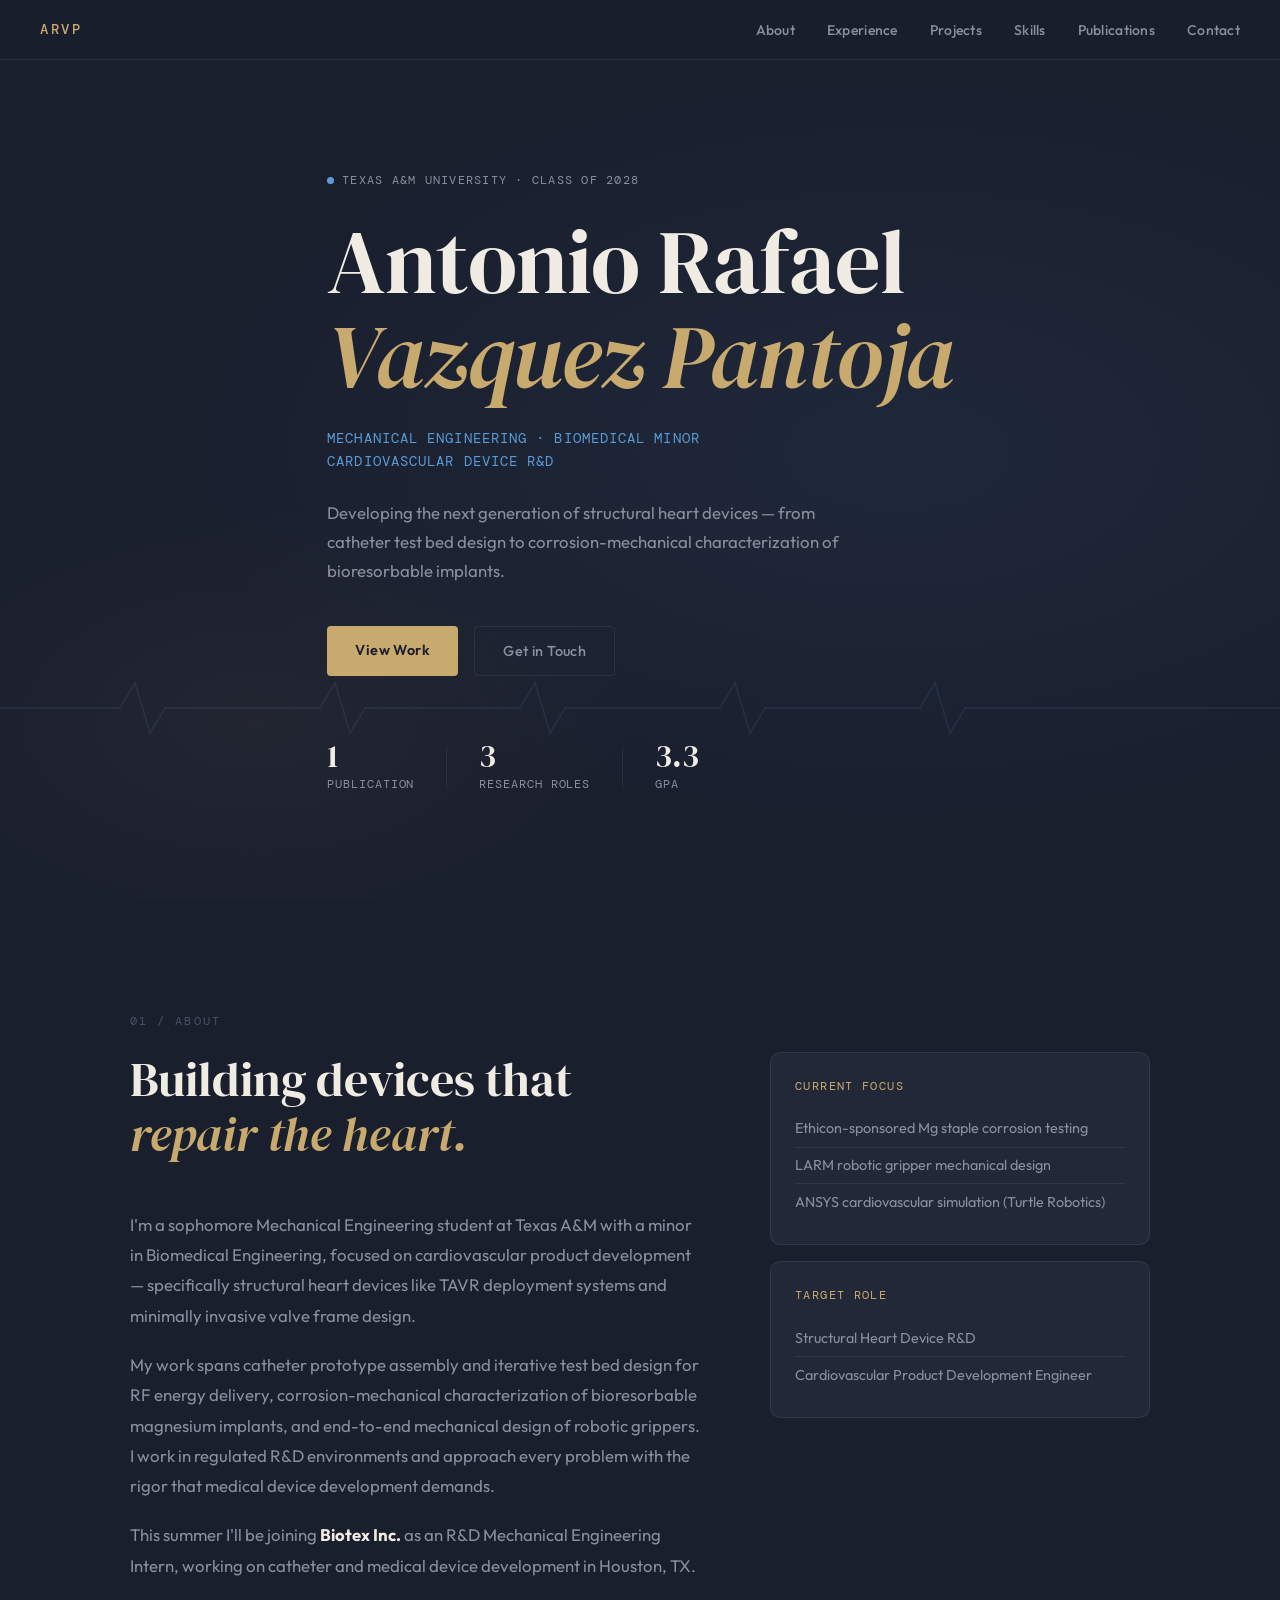
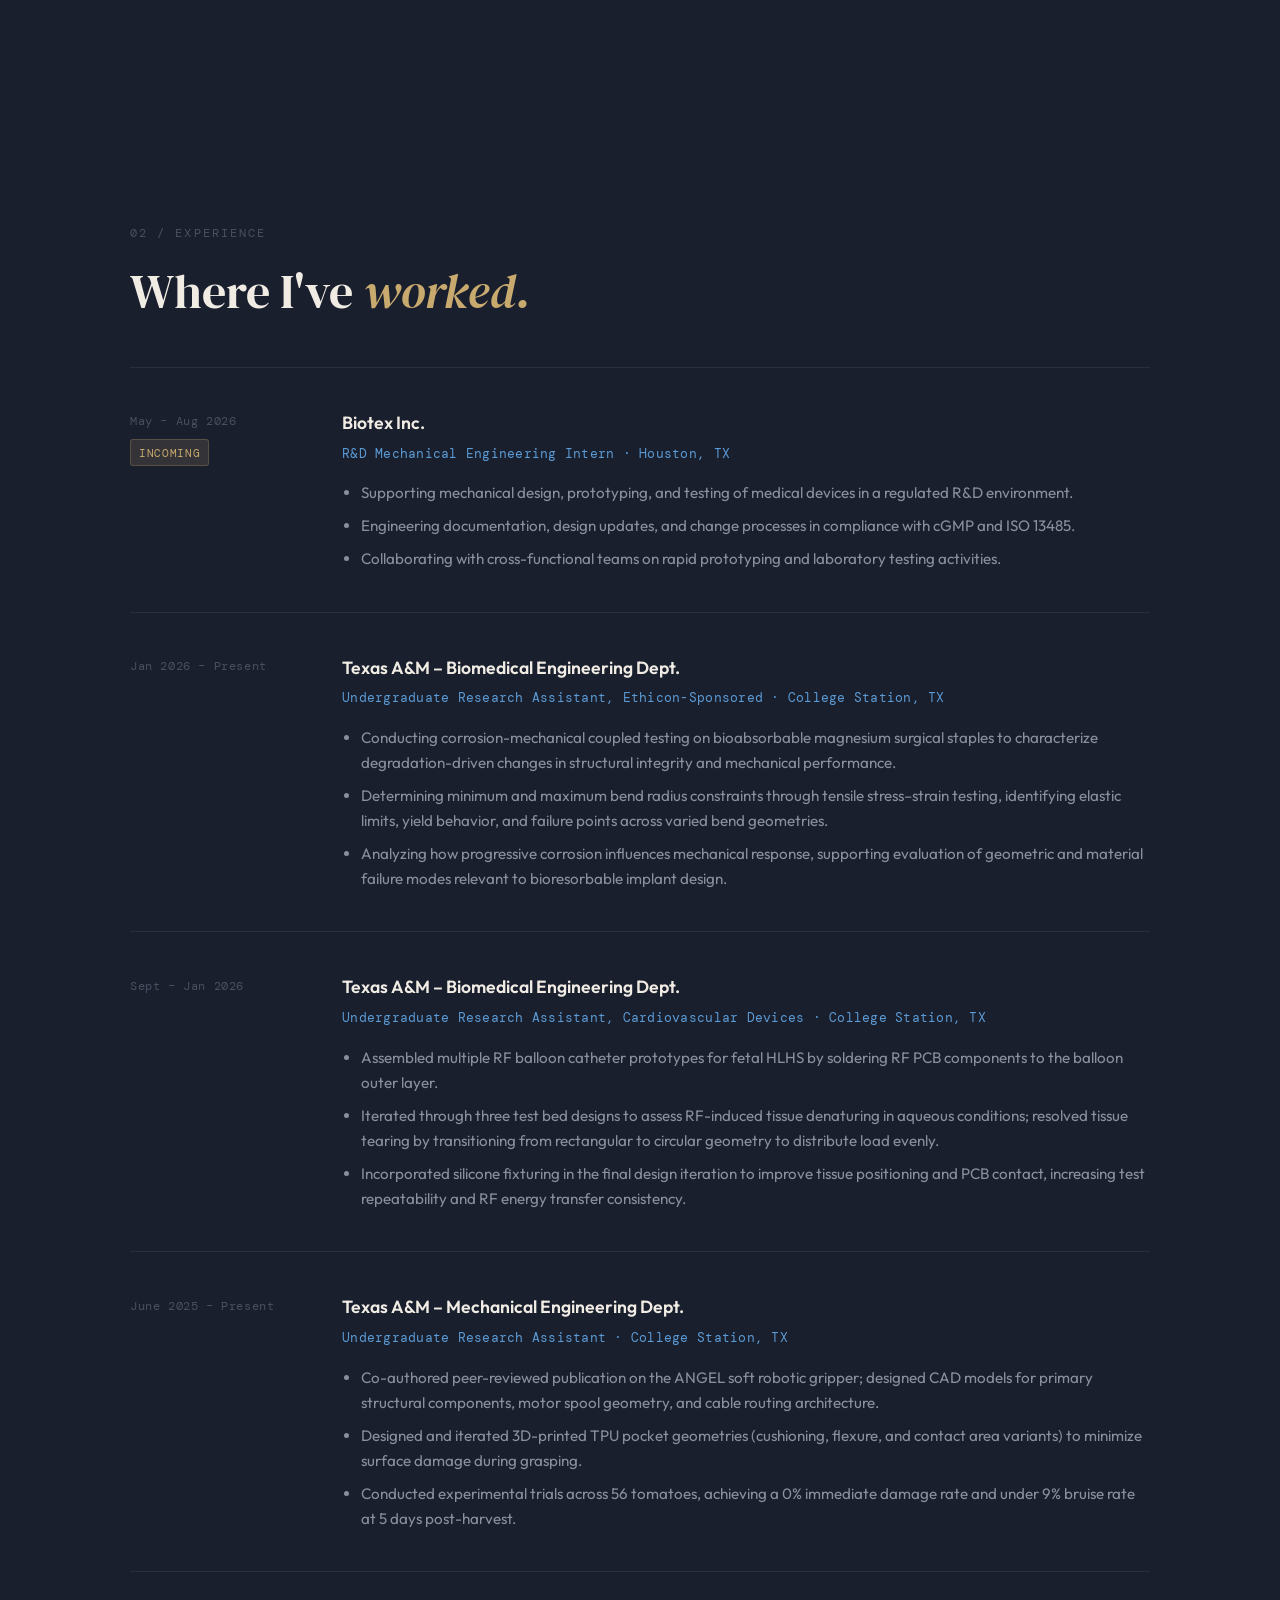
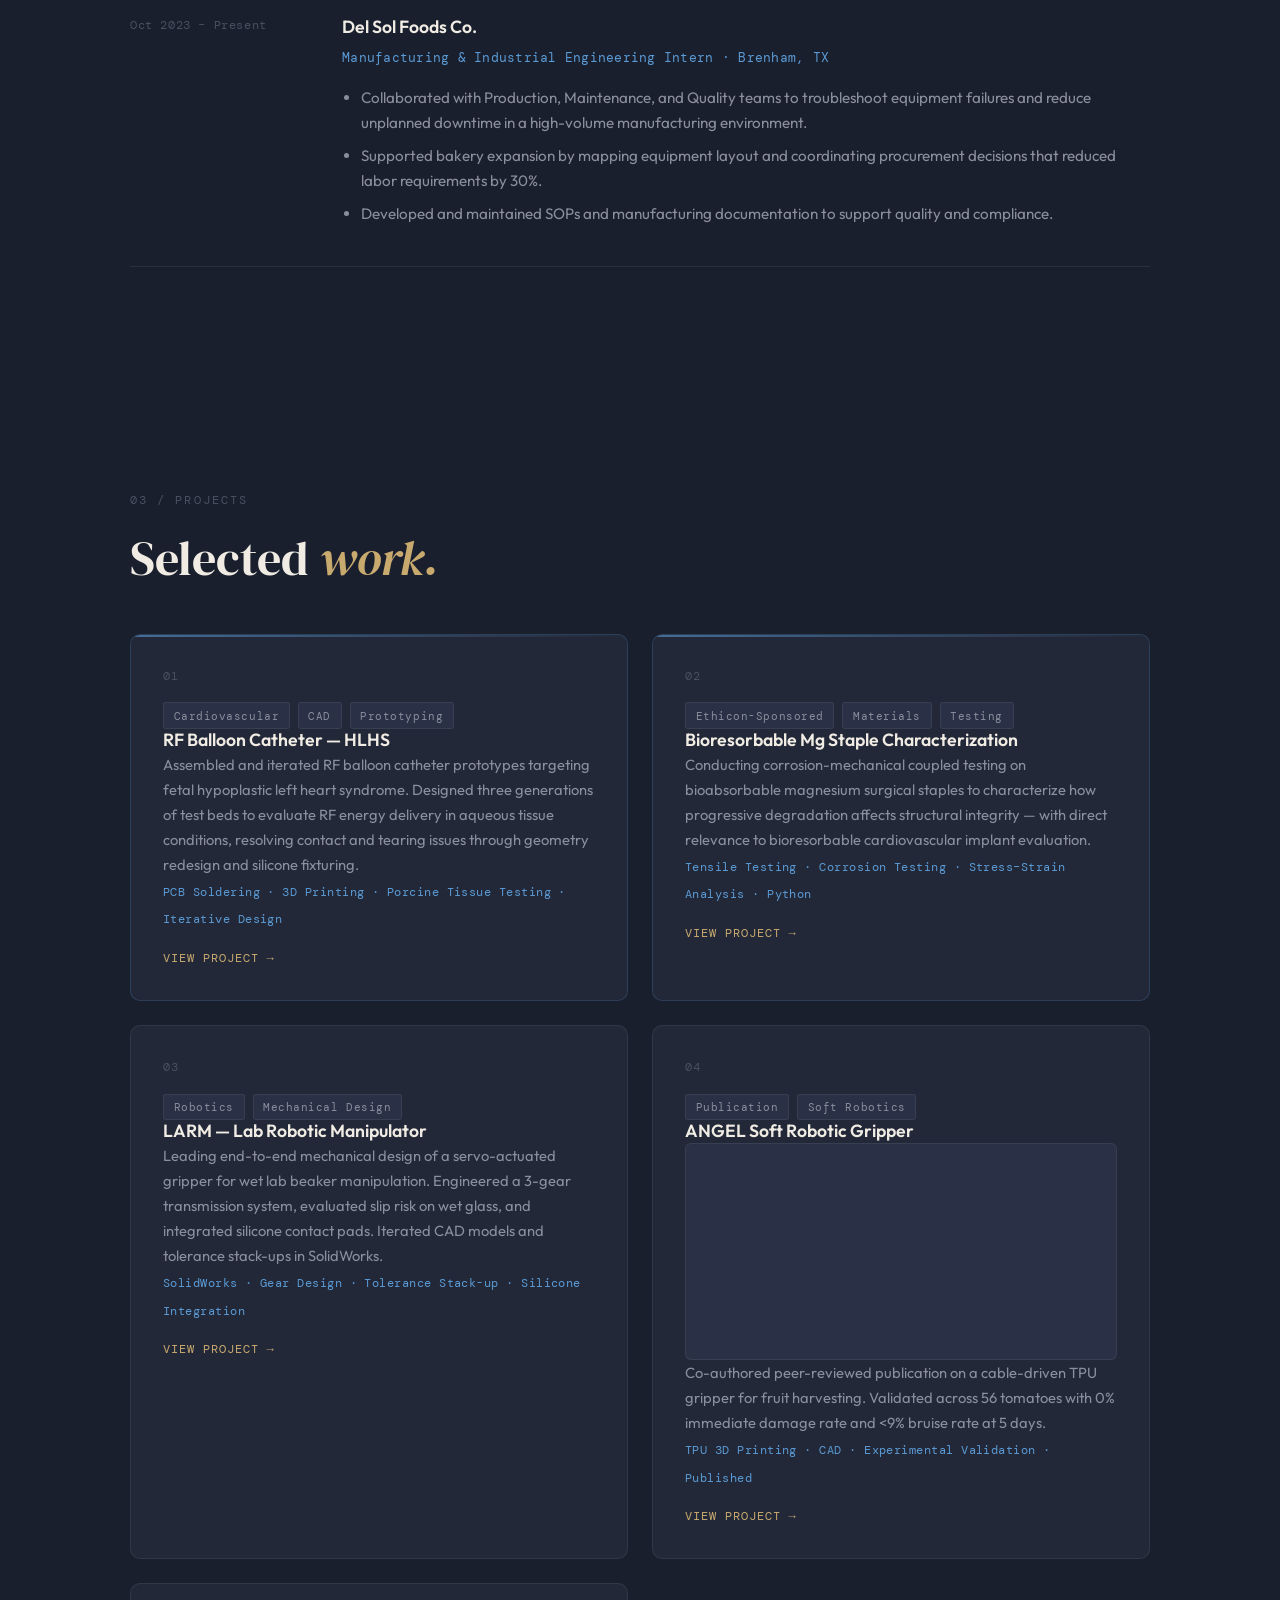
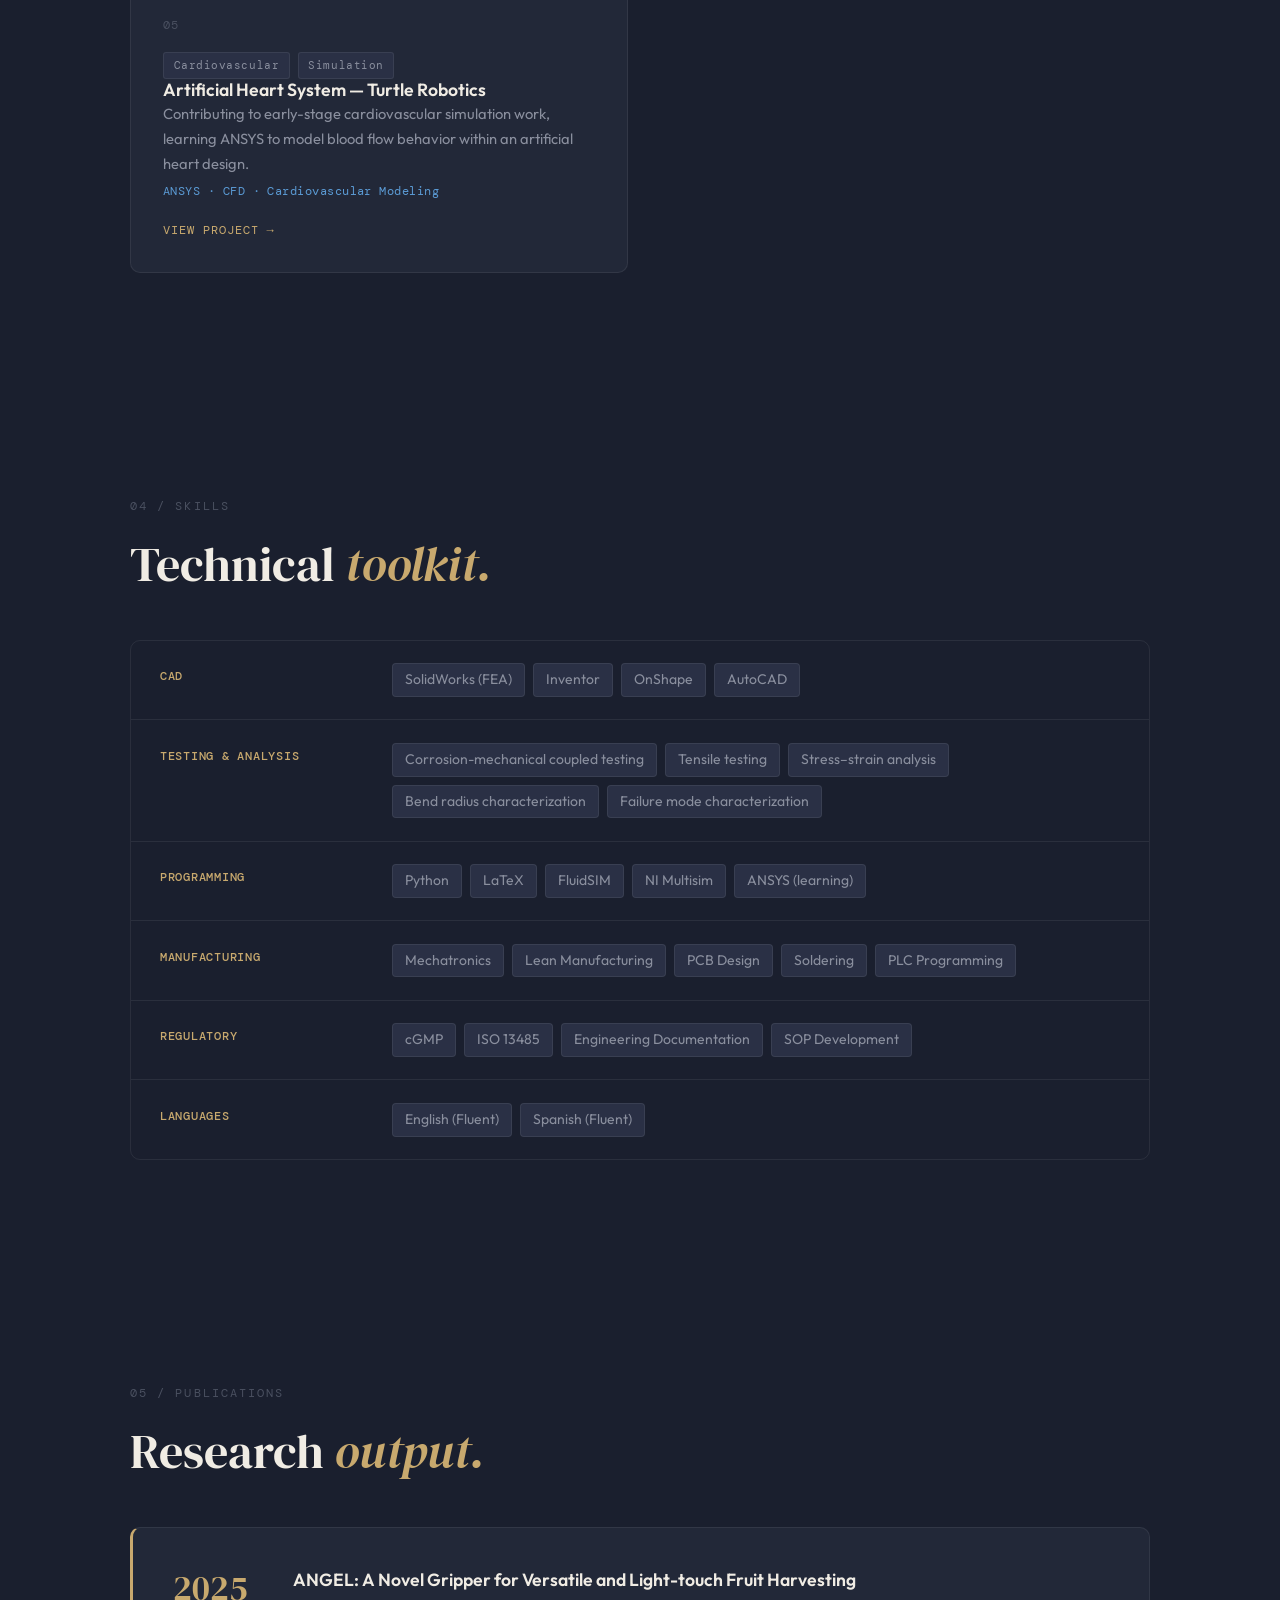
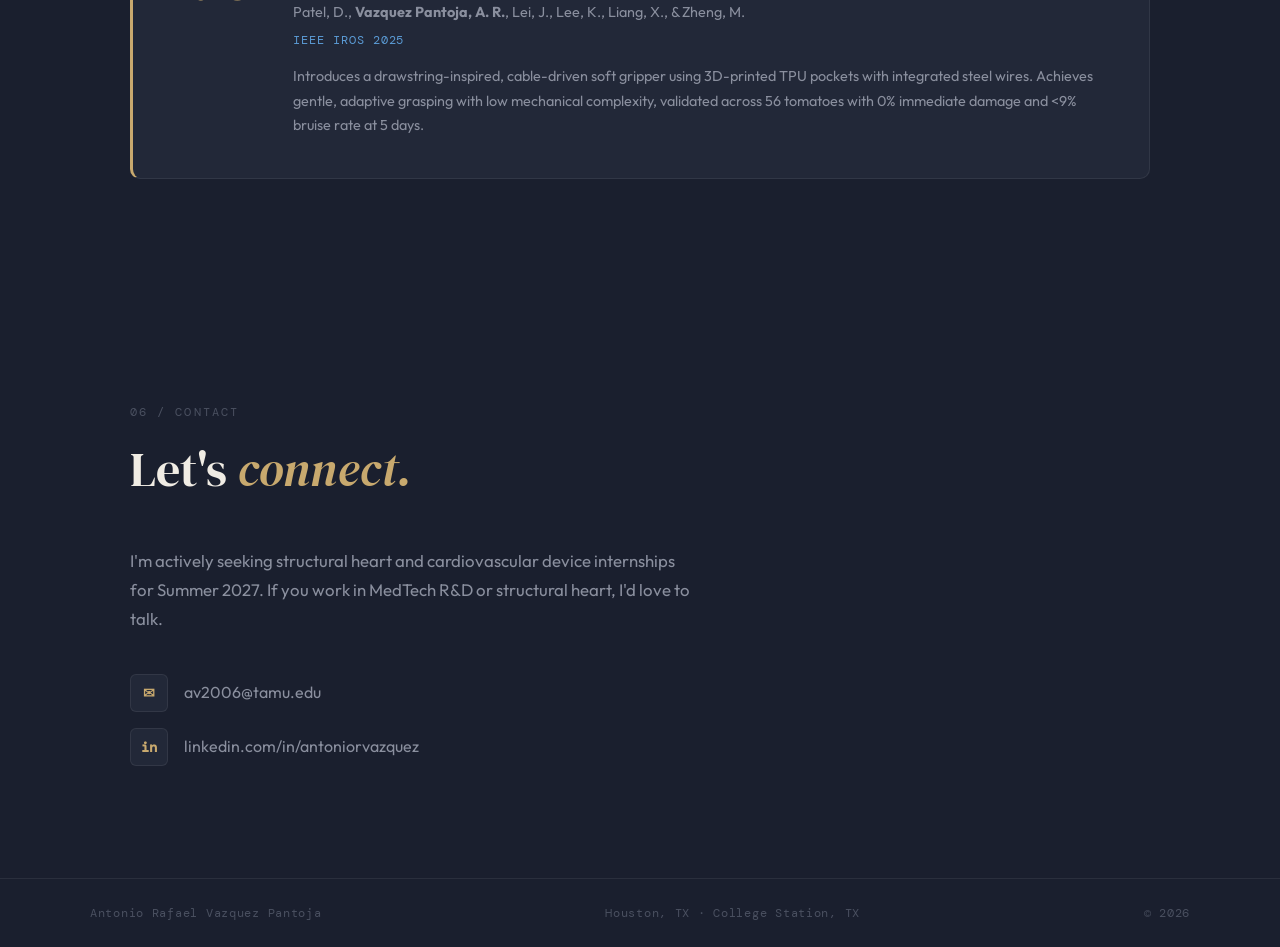
==== index.html @ 1c5f48f6 "Add files via upload" ====
<!DOCTYPE html>
<html lang="en">
<head>
  <meta charset="UTF-8" />
  <meta name="viewport" content="width=device-width, initial-scale=1.0"/>
  <title>Antonio Rafael Vazquez Pantoja</title>
  <link rel="stylesheet" href="styles.css"/>
  <link href="https://fonts.googleapis.com/css2?family=DM+Serif+Display:ital@0;1&family=DM+Mono:wght@300;400;500&family=Outfit:wght@300;400;500;600&display=swap" rel="stylesheet"/>
</head>
<body>

  <nav class="navbar">
    <div class="nav-logo">ARVP</div>
    <ul class="nav-links">
      <li><a href="#about">About</a></li>
      <li><a href="#experience">Experience</a></li>
      <li><a href="#projects">Projects</a></li>
      <li><a href="#skills">Skills</a></li>
      <li><a href="#publications">Publications</a></li>
      <li><a href="#contact">Contact</a></li>
    </ul>
    <button class="nav-toggle" aria-label="Toggle menu">&#9776;</button>
  </nav>

  <!-- Hero -->
  <section id="hero" class="hero">
    <div class="hero-bg">
      <div class="ecg-line"></div>
    </div>
    <div class="hero-inner">
      <div class="hero-tag"><span class="dot"></span>Texas A&M University · Class of 2028</div>
      <h1>Antonio Rafael<br><em>Vazquez Pantoja</em></h1>
      <p class="hero-sub">Mechanical Engineering · Biomedical Minor<br>Cardiovascular Device R&D</p>
      <p class="hero-desc">Developing the next generation of structural heart devices — from catheter test bed design to corrosion-mechanical characterization of bioresorbable implants.</p>
      <div class="hero-cta">
        <a href="#projects" class="btn-primary">View Work</a>
        <a href="#contact" class="btn-ghost">Get in Touch</a>
      </div>
      <div class="hero-stats">
        <div class="stat"><span class="stat-num">1</span><span class="stat-label">Publication</span></div>
        <div class="stat-div"></div>
        <div class="stat"><span class="stat-num">3</span><span class="stat-label">Research Roles</span></div>
        <div class="stat-div"></div>
        <div class="stat"><span class="stat-num">3.3</span><span class="stat-label">GPA</span></div>
      </div>
    </div>
  </section>

  <!-- About -->
  <section id="about" class="section about">
    <div class="section-label">01 / About</div>
    <div class="about-grid">
      <div class="about-text">
        <h2>Building devices that<br><em>repair the heart.</em></h2>
        <p>I'm a sophomore Mechanical Engineering student at Texas A&M with a minor in Biomedical Engineering, focused on cardiovascular product development — specifically structural heart devices like TAVR deployment systems and minimally invasive valve frame design.</p>
        <p>My work spans catheter prototype assembly and iterative test bed design for RF energy delivery, corrosion-mechanical characterization of bioresorbable magnesium implants, and end-to-end mechanical design of robotic grippers. I work in regulated R&D environments and approach every problem with the rigor that medical device development demands.</p>
        <p>This summer I'll be joining <strong>Biotex Inc.</strong> as an R&D Mechanical Engineering Intern, working on catheter and medical device development in Houston, TX.</p>
      </div>
      <div class="about-aside">
        <div class="aside-card">
          <div class="aside-label">Current Focus</div>
          <div class="aside-item">Ethicon-sponsored Mg staple corrosion testing</div>
          <div class="aside-item">LARM robotic gripper mechanical design</div>
          <div class="aside-item">ANSYS cardiovascular simulation (Turtle Robotics)</div>
        </div>
        <div class="aside-card">
          <div class="aside-label">Target Role</div>
          <div class="aside-item">Structural Heart Device R&D</div>
          <div class="aside-item">Cardiovascular Product Development Engineer</div>
        </div>
      </div>
    </div>
  </section>

  <!-- Experience -->
  <section id="experience" class="section experience">
    <div class="section-label">02 / Experience</div>
    <h2>Where I've <em>worked.</em></h2>
    <div class="exp-list">

      <div class="exp-card">
        <div class="exp-meta">
          <span class="exp-date">May – Aug 2026</span>
          <span class="exp-tag incoming">Incoming</span>
        </div>
        <div class="exp-body">
          <h3>Biotex Inc.</h3>
          <div class="exp-role">R&D Mechanical Engineering Intern · Houston, TX</div>
          <ul>
            <li>Supporting mechanical design, prototyping, and testing of medical devices in a regulated R&D environment.</li>
            <li>Engineering documentation, design updates, and change processes in compliance with cGMP and ISO 13485.</li>
            <li>Collaborating with cross-functional teams on rapid prototyping and laboratory testing activities.</li>
          </ul>
        </div>
      </div>

      <div class="exp-card">
        <div class="exp-meta">
          <span class="exp-date">Jan 2026 – Present</span>
        </div>
        <div class="exp-body">
          <h3>Texas A&M – Biomedical Engineering Dept.</h3>
          <div class="exp-role">Undergraduate Research Assistant, Ethicon-Sponsored · College Station, TX</div>
          <ul>
            <li>Conducting corrosion-mechanical coupled testing on bioabsorbable magnesium surgical staples to characterize degradation-driven changes in structural integrity and mechanical performance.</li>
            <li>Determining minimum and maximum bend radius constraints through tensile stress–strain testing, identifying elastic limits, yield behavior, and failure points across varied bend geometries.</li>
            <li>Analyzing how progressive corrosion influences mechanical response, supporting evaluation of geometric and material failure modes relevant to bioresorbable implant design.</li>
          </ul>
        </div>
      </div>

      <div class="exp-card">
        <div class="exp-meta">
          <span class="exp-date">Sept – Jan 2026</span>
        </div>
        <div class="exp-body">
          <h3>Texas A&M – Biomedical Engineering Dept.</h3>
          <div class="exp-role">Undergraduate Research Assistant, Cardiovascular Devices · College Station, TX</div>
          <ul>
            <li>Assembled multiple RF balloon catheter prototypes for fetal HLHS by soldering RF PCB components to the balloon outer layer.</li>
            <li>Iterated through three test bed designs to assess RF-induced tissue denaturing in aqueous conditions; resolved tissue tearing by transitioning from rectangular to circular geometry to distribute load evenly.</li>
            <li>Incorporated silicone fixturing in the final design iteration to improve tissue positioning and PCB contact, increasing test repeatability and RF energy transfer consistency.</li>
          </ul>
        </div>
      </div>

      <div class="exp-card">
        <div class="exp-meta">
          <span class="exp-date">June 2025 – Present</span>
        </div>
        <div class="exp-body">
          <h3>Texas A&M – Mechanical Engineering Dept.</h3>
          <div class="exp-role">Undergraduate Research Assistant · College Station, TX</div>
          <ul>
            <li>Co-authored peer-reviewed publication on the ANGEL soft robotic gripper; designed CAD models for primary structural components, motor spool geometry, and cable routing architecture.</li>
            <li>Designed and iterated 3D-printed TPU pocket geometries (cushioning, flexure, and contact area variants) to minimize surface damage during grasping.</li>
            <li>Conducted experimental trials across 56 tomatoes, achieving a 0% immediate damage rate and under 9% bruise rate at 5 days post-harvest.</li>
          </ul>
        </div>
      </div>

      <div class="exp-card">
        <div class="exp-meta">
          <span class="exp-date">Oct 2023 – Present</span>
        </div>
        <div class="exp-body">
          <h3>Del Sol Foods Co.</h3>
          <div class="exp-role">Manufacturing & Industrial Engineering Intern · Brenham, TX</div>
          <ul>
            <li>Collaborated with Production, Maintenance, and Quality teams to troubleshoot equipment failures and reduce unplanned downtime in a high-volume manufacturing environment.</li>
            <li>Supported bakery expansion by mapping equipment layout and coordinating procurement decisions that reduced labor requirements by 30%.</li>
            <li>Developed and maintained SOPs and manufacturing documentation to support quality and compliance.</li>
          </ul>
        </div>
      </div>

    </div>
  </section>

  <!-- Projects -->
  <section id="projects" class="section projects">
    <div class="section-label">03 / Projects</div>
    <h2>Selected <em>work.</em></h2>
    <div class="proj-grid">

      <a href="hlhs.html" class="proj-card featured">
        <div class="proj-num">01</div>
        <div class="proj-content">
          <div class="proj-tags"><span>Cardiovascular</span><span>CAD</span><span>Prototyping</span></div>
          <h3>RF Balloon Catheter — HLHS</h3>
          <p>Assembled and iterated RF balloon catheter prototypes targeting fetal hypoplastic left heart syndrome. Designed three generations of test beds to evaluate RF energy delivery in aqueous tissue conditions, resolving contact and tearing issues through geometry redesign and silicone fixturing.</p>
          <div class="proj-details">
            <span>PCB Soldering · 3D Printing · Porcine Tissue Testing · Iterative Design</span>
          </div>
          <div class="proj-link">View Project →</div>
        </div>
      </a>

      <a href="magnesium.html" class="proj-card featured">
        <div class="proj-num">02</div>
        <div class="proj-content">
          <div class="proj-tags"><span>Ethicon-Sponsored</span><span>Materials</span><span>Testing</span></div>
          <h3>Bioresorbable Mg Staple Characterization</h3>
          <p>Conducting corrosion-mechanical coupled testing on bioabsorbable magnesium surgical staples to characterize how progressive degradation affects structural integrity — with direct relevance to bioresorbable cardiovascular implant evaluation.</p>
          <div class="proj-details">
            <span>Tensile Testing · Corrosion Testing · Stress–Strain Analysis · Python</span>
          </div>
          <div class="proj-link">View Project →</div>
        </div>
      </a>

      <a href="larm.html" class="proj-card">
        <div class="proj-num">03</div>
        <div class="proj-content">
          <div class="proj-tags"><span>Robotics</span><span>Mechanical Design</span></div>
          <h3>LARM — Lab Robotic Manipulator</h3>
          <p>Leading end-to-end mechanical design of a servo-actuated gripper for wet lab beaker manipulation. Engineered a 3-gear transmission system, evaluated slip risk on wet glass, and integrated silicone contact pads. Iterated CAD models and tolerance stack-ups in SolidWorks.</p>
          <div class="proj-details">
            <span>SolidWorks · Gear Design · Tolerance Stack-up · Silicone Integration</span>
          </div>
          <div class="proj-link">View Project →</div>
        </div>
      </a>

      <a href="angel.html" class="proj-card">
        <div class="proj-num">04</div>
        <div class="proj-content">
          <div class="proj-tags"><span>Publication</span><span>Soft Robotics</span></div>
          <h3>ANGEL Soft Robotic Gripper</h3>
          <video class="proj-video" autoplay muted loop playsinline>
            <source src="angel_gripper_test.mp4" type="video/mp4">
          </video>
          <p>Co-authored peer-reviewed publication on a cable-driven TPU gripper for fruit harvesting. Validated across 56 tomatoes with 0% immediate damage rate and &lt;9% bruise rate at 5 days.</p>
          <div class="proj-details">
            <span>TPU 3D Printing · CAD · Experimental Validation · Published</span>
          </div>
          <div class="proj-link">View Project →</div>
        </div>
      </a>

      <a href="artificial-heart.html" class="proj-card">
        <div class="proj-num">05</div>
        <div class="proj-content">
          <div class="proj-tags"><span>Cardiovascular</span><span>Simulation</span></div>
          <h3>Artificial Heart System — Turtle Robotics</h3>
          <p>Contributing to early-stage cardiovascular simulation work, learning ANSYS to model blood flow behavior within an artificial heart design.</p>
          <div class="proj-details">
            <span>ANSYS · CFD · Cardiovascular Modeling</span>
          </div>
          <div class="proj-link">View Project →</div>
        </div>
      </a>

    </div>
  </section>

  <!-- Skills -->
  <section id="skills" class="section skills">
    <div class="section-label">04 / Skills</div>
    <h2>Technical <em>toolkit.</em></h2>
    <div class="skills-table">
      <div class="skill-row">
        <div class="skill-category">CAD</div>
        <div class="skill-items">
          <span>SolidWorks (FEA)</span><span>Inventor</span><span>OnShape</span><span>AutoCAD</span>
        </div>
      </div>
      <div class="skill-row">
        <div class="skill-category">Testing & Analysis</div>
        <div class="skill-items">
          <span>Corrosion-mechanical coupled testing</span><span>Tensile testing</span><span>Stress–strain analysis</span><span>Bend radius characterization</span><span>Failure mode characterization</span>
        </div>
      </div>
      <div class="skill-row">
        <div class="skill-category">Programming</div>
        <div class="skill-items">
          <span>Python</span><span>LaTeX</span><span>FluidSIM</span><span>NI Multisim</span><span>ANSYS (learning)</span>
        </div>
      </div>
      <div class="skill-row">
        <div class="skill-category">Manufacturing</div>
        <div class="skill-items">
          <span>Mechatronics</span><span>Lean Manufacturing</span><span>PCB Design</span><span>Soldering</span><span>PLC Programming</span>
        </div>
      </div>
      <div class="skill-row">
        <div class="skill-category">Regulatory</div>
        <div class="skill-items">
          <span>cGMP</span><span>ISO 13485</span><span>Engineering Documentation</span><span>SOP Development</span>
        </div>
      </div>
      <div class="skill-row">
        <div class="skill-category">Languages</div>
        <div class="skill-items">
          <span>English (Fluent)</span><span>Spanish (Fluent)</span>
        </div>
      </div>
    </div>
  </section>

  <!-- Publications -->
  <section id="publications" class="section publications">
    <div class="section-label">05 / Publications</div>
    <h2>Research <em>output.</em></h2>
    <div class="pub-card">
      <div class="pub-year">2025</div>
      <div class="pub-body">
        <h3>ANGEL: A Novel Gripper for Versatile and Light-touch Fruit Harvesting</h3>
        <p class="pub-authors">Patel, D., <strong>Vazquez Pantoja, A. R.</strong>, Lei, J., Lee, K., Liang, X., & Zheng, M.</p>
        <p class="pub-venue">IEEE IROS 2025</p>
        <p class="pub-abstract">Introduces a drawstring-inspired, cable-driven soft gripper using 3D-printed TPU pockets with integrated steel wires. Achieves gentle, adaptive grasping with low mechanical complexity, validated across 56 tomatoes with 0% immediate damage and &lt;9% bruise rate at 5 days.</p>
      </div>
    </div>
  </section>

  <!-- Contact -->
  <section id="contact" class="section contact">
    <div class="section-label">06 / Contact</div>
    <h2>Let's <em>connect.</em></h2>
    <p class="contact-sub">I'm actively seeking structural heart and cardiovascular device internships for Summer 2027. If you work in MedTech R&D or structural heart, I'd love to talk.</p>
    <div class="contact-links">
      <a href="mailto:av2006@tamu.edu" class="contact-item">
        <span class="contact-icon">✉</span>
        <span>av2006@tamu.edu</span>
      </a>
      <a href="https://www.linkedin.com/in/antoniorvazquez" target="_blank" class="contact-item">
        <span class="contact-icon">in</span>
        <span>linkedin.com/in/antoniorvazquez</span>
      </a>
    </div>
  </section>

  <footer>
    <div class="footer-inner">
      <span>Antonio Rafael Vazquez Pantoja</span>
      <span>Houston, TX · College Station, TX</span>
      <span>© 2026</span>
    </div>
  </footer>

  <script src="script.js"></script>
</body>
</html>
---- styles.css ----
/* ============================================================
   Antonio Rafael Vazquez Pantoja — Portfolio
   Aesthetic: Clean medical precision. Dark base, warm ivory accents.
   Typefaces: DM Serif Display (headings) + Outfit (body) + DM Mono (labels)
   ============================================================ */

:root {
  --bg:        #1a1f2e;
  --bg-2:      #222838;
  --bg-3:      #2a3045;
  --border:    rgba(255,255,255,0.07);
  --accent:    #c8a96e;        /* warm gold — medical precision */
  --accent-2:  #5b9bd5;        /* cool blue — cardiovascular */
  --text:      #f0ece4;
  --text-muted:#8a8f9e;
  --text-dim:  #4a5060;
  --red:       #e05a5a;

  --serif: 'DM Serif Display', Georgia, serif;
  --sans:  'Outfit', system-ui, sans-serif;
  --mono:  'DM Mono', 'Fira Mono', monospace;

  --max-w: 1100px;
  --radius: 10px;
  --transition: 0.22s cubic-bezier(0.4, 0, 0.2, 1);
}

*, *::before, *::after { box-sizing: border-box; margin: 0; padding: 0; }

html { scroll-behavior: smooth; font-size: 16px; }

body {
  font-family: var(--sans);
  background: var(--bg);
  color: var(--text);
  line-height: 1.7;
  overflow-x: hidden;
}

/* ── NAVBAR ────────────────────────────────────────────── */
.navbar {
  position: fixed; top: 0; left: 0; right: 0; z-index: 200;
  display: flex; align-items: center; justify-content: space-between;
  padding: 0 2.5rem;
  height: 60px;
  background: rgba(26,31,46,0.88);
  backdrop-filter: blur(14px);
  border-bottom: 1px solid var(--border);
}

.nav-logo {
  font-family: var(--mono);
  font-size: 0.85rem;
  letter-spacing: 0.2em;
  color: var(--accent);
  font-weight: 500;
}

.nav-links {
  display: flex; gap: 2rem; list-style: none;
}

.nav-links a {
  font-family: var(--sans);
  font-size: 0.875rem;
  font-weight: 500;
  color: var(--text-muted);
  text-decoration: none;
  letter-spacing: 0.02em;
  transition: color var(--transition);
}

.nav-links a:hover { color: var(--text); }

.nav-toggle {
  display: none;
  background: none; border: none;
  color: var(--text); font-size: 1.4rem; cursor: pointer;
}

/* ── HERO ──────────────────────────────────────────────── */
.hero {
  position: relative;
  min-height: 100vh;
  display: flex; align-items: center;
  padding: 0 2.5rem;
  overflow: hidden;
}

.hero-bg {
  position: absolute; inset: 0; z-index: 0;
  background: radial-gradient(ellipse 80% 60% at 70% 50%, rgba(91,155,213,0.07) 0%, transparent 70%),
              radial-gradient(ellipse 50% 40% at 20% 80%, rgba(200,169,110,0.05) 0%, transparent 60%);
}

/* ECG line decoration */
.ecg-line {
  position: absolute;
  bottom: 18%;
  left: 0; right: 0;
  height: 60px;
  opacity: 0.12;
  background-image: url("data:image/svg+xml,%3Csvg xmlns='http://www.w3.org/2000/svg' viewBox='0 0 1200 60'%3E%3Cpolyline points='0,30 100,30 120,30 135,5 150,55 165,30 185,30 300,30 320,30 335,5 350,55 365,30 385,30 500,30 520,30 535,5 550,55 565,30 585,30 700,30 720,30 735,5 750,55 765,30 785,30 900,30 920,30 935,5 950,55 965,30 985,30 1200,30' fill='none' stroke='%235b9bd5' stroke-width='1.5'/%3E%3C/svg%3E");
  background-size: 1200px 60px;
  background-repeat: repeat-x;
  animation: ecg-scroll 8s linear infinite;
}

@keyframes ecg-scroll {
  from { background-position-x: 0; }
  to   { background-position-x: 1200px; }
}

.hero-inner {
  position: relative; z-index: 1;
  max-width: var(--max-w); margin: 0 auto;
  padding-top: 60px;
}

.hero-tag {
  display: inline-flex; align-items: center; gap: 0.5rem;
  font-family: var(--mono); font-size: 0.78rem;
  color: var(--text-muted); letter-spacing: 0.1em;
  margin-bottom: 1.5rem;
  text-transform: uppercase;
}

.dot {
  width: 7px; height: 7px; border-radius: 50%;
  background: var(--accent-2);
  animation: pulse 2s ease-in-out infinite;
}

@keyframes pulse {
  0%, 100% { opacity: 1; transform: scale(1); }
  50%       { opacity: 0.5; transform: scale(0.85); }
}

.hero h1 {
  font-family: var(--serif);
  font-size: clamp(3rem, 7vw, 6rem);
  line-height: 1.05;
  font-weight: 400;
  margin-bottom: 1.5rem;
  letter-spacing: -0.01em;
}

.hero h1 em {
  font-style: italic;
  color: var(--accent);
}

.hero-sub {
  font-family: var(--mono);
  font-size: 0.85rem;
  color: var(--accent-2);
  letter-spacing: 0.08em;
  text-transform: uppercase;
  margin-bottom: 1.5rem;
}

.hero-desc {
  max-width: 540px;
  color: var(--text-muted);
  font-size: 1.05rem;
  margin-bottom: 2.5rem;
  line-height: 1.75;
}

.hero-cta {
  display: flex; gap: 1rem; flex-wrap: wrap;
  margin-bottom: 4rem;
}

.btn-primary {
  display: inline-block;
  background: var(--accent);
  color: var(--bg);
  font-family: var(--sans);
  font-weight: 600;
  font-size: 0.9rem;
  padding: 0.75rem 1.75rem;
  border-radius: 4px;
  text-decoration: none;
  letter-spacing: 0.03em;
  transition: opacity var(--transition), transform var(--transition);
}

.btn-primary:hover { opacity: 0.88; transform: translateY(-1px); }

.btn-ghost {
  display: inline-block;
  border: 1px solid var(--border);
  color: var(--text-muted);
  font-family: var(--sans);
  font-weight: 500;
  font-size: 0.9rem;
  padding: 0.75rem 1.75rem;
  border-radius: 4px;
  text-decoration: none;
  letter-spacing: 0.03em;
  transition: border-color var(--transition), color var(--transition);
}

.btn-ghost:hover { border-color: var(--text-muted); color: var(--text); }

.hero-stats {
  display: flex; align-items: center; gap: 2rem;
}

.stat { display: flex; flex-direction: column; }
.stat-num {
  font-family: var(--serif);
  font-size: 2rem;
  color: var(--text);
  line-height: 1;
}
.stat-label {
  font-family: var(--mono);
  font-size: 0.72rem;
  color: var(--text-muted);
  letter-spacing: 0.08em;
  text-transform: uppercase;
  margin-top: 0.2rem;
}
.stat-div {
  width: 1px; height: 40px;
  background: var(--border);
}

/* ── SECTIONS (shared) ─────────────────────────────────── */
.section {
  max-width: var(--max-w);
  margin: 0 auto;
  padding: 7rem 2.5rem;
}

.section-label {
  font-family: var(--mono);
  font-size: 0.72rem;
  color: var(--text-dim);
  letter-spacing: 0.18em;
  text-transform: uppercase;
  margin-bottom: 1.25rem;
}

.section h2 {
  font-family: var(--serif);
  font-size: clamp(2rem, 4vw, 3rem);
  font-weight: 400;
  line-height: 1.15;
  margin-bottom: 3rem;
}

.section h2 em {
  font-style: italic;
  color: var(--accent);
}

/* ── ABOUT ─────────────────────────────────────────────── */
.about-grid {
  display: grid;
  grid-template-columns: 1fr 380px;
  gap: 4rem;
  align-items: start;
}

.about-text p {
  color: var(--text-muted);
  font-size: 1.05rem;
  margin-bottom: 1.2rem;
  line-height: 1.8;
}

.about-text p strong { color: var(--text); }

.aside-card {
  background: var(--bg-2);
  border: 1px solid var(--border);
  border-radius: var(--radius);
  padding: 1.5rem;
  margin-bottom: 1rem;
}

.aside-label {
  font-family: var(--mono);
  font-size: 0.72rem;
  color: var(--accent);
  letter-spacing: 0.12em;
  text-transform: uppercase;
  margin-bottom: 0.9rem;
}

.aside-item {
  font-size: 0.9rem;
  color: var(--text-muted);
  padding: 0.45rem 0;
  border-bottom: 1px solid var(--border);
  line-height: 1.5;
}

.aside-item:last-child { border-bottom: none; }

/* ── EXPERIENCE ────────────────────────────────────────── */
.exp-list {
  display: flex;
  flex-direction: column;
  gap: 0;
}

.exp-card {
  display: grid;
  grid-template-columns: 180px 1fr;
  gap: 2rem;
  padding: 2.5rem 0;
  border-bottom: 1px solid var(--border);
}

.exp-card:first-child { border-top: 1px solid var(--border); }

.exp-meta {
  display: flex;
  flex-direction: column;
  gap: 0.5rem;
  padding-top: 0.2rem;
}

.exp-date {
  font-family: var(--mono);
  font-size: 0.75rem;
  color: var(--text-dim);
  letter-spacing: 0.05em;
}

.exp-tag {
  display: inline-block;
  font-family: var(--mono);
  font-size: 0.68rem;
  padding: 0.2rem 0.5rem;
  border-radius: 3px;
  letter-spacing: 0.06em;
  text-transform: uppercase;
  width: fit-content;
}

.exp-tag.incoming {
  background: rgba(200,169,110,0.15);
  color: var(--accent);
  border: 1px solid rgba(200,169,110,0.25);
}

.exp-body h3 {
  font-size: 1.1rem;
  font-weight: 600;
  color: var(--text);
  margin-bottom: 0.3rem;
}

.exp-role {
  font-family: var(--mono);
  font-size: 0.8rem;
  color: var(--accent-2);
  margin-bottom: 1rem;
  letter-spacing: 0.02em;
}

.exp-body ul {
  padding-left: 1.2rem;
  display: flex;
  flex-direction: column;
  gap: 0.5rem;
}

.exp-body li {
  font-size: 0.95rem;
  color: var(--text-muted);
  line-height: 1.65;
}

/* ── PROJECTS ──────────────────────────────────────────── */
.proj-grid {
  display: grid;
  grid-template-columns: 1fr 1fr;
  gap: 1.5rem;
}

.proj-card {
  background: var(--bg-2);
  border: 1px solid var(--border);
  border-radius: var(--radius);
  padding: 2rem;
  display: flex;
  flex-direction: column;
  gap: 1rem;
  transition: border-color var(--transition), transform var(--transition);
  position: relative;
  overflow: hidden;
}

.proj-card::before {
  content: '';
  position: absolute; top: 0; left: 0; right: 0;
  height: 2px;
  background: linear-gradient(90deg, var(--accent-2), transparent);
  opacity: 0;
  transition: opacity var(--transition);
}

.proj-card:hover { border-color: rgba(255,255,255,0.14); transform: translateY(-2px); }
.proj-card:hover::before { opacity: 1; }

.proj-card.featured {
  grid-column: span 1;
  border-color: rgba(91,155,213,0.2);
}

.proj-card.featured::before { opacity: 0.6; }

.proj-num {
  font-family: var(--mono);
  font-size: 0.72rem;
  color: var(--text-dim);
  letter-spacing: 0.1em;
}

.proj-tags {
  display: flex; gap: 0.5rem; flex-wrap: wrap;
}

.proj-tags span {
  font-family: var(--mono);
  font-size: 0.68rem;
  padding: 0.2rem 0.6rem;
  border-radius: 3px;
  background: var(--bg-3);
  color: var(--text-muted);
  letter-spacing: 0.05em;
  border: 1px solid var(--border);
}

.proj-card h3 {
  font-size: 1.1rem;
  font-weight: 600;
  color: var(--text);
  line-height: 1.3;
}

.proj-card p {
  font-size: 0.92rem;
  color: var(--text-muted);
  line-height: 1.7;
  flex: 1;
}

.proj-details span {
  font-family: var(--mono);
  font-size: 0.72rem;
  color: var(--accent-2);
  letter-spacing: 0.04em;
}

.proj-link {
  font-family: var(--mono);
  font-size: 0.75rem;
  color: var(--accent);
  letter-spacing: 0.08em;
  text-transform: uppercase;
  margin-top: auto;
  padding-top: 1rem;
  transition: gap var(--transition);
}

a.proj-card {
  text-decoration: none;
  color: inherit;
  cursor: pointer;
}

a.proj-card:hover .proj-link {
  letter-spacing: 0.14em;
}

.proj-video {
  width: 100%;
  border-radius: 6px;
  display: block;
  max-height: 220px;
  object-fit: cover;
  background: var(--bg-3);
  border: 1px solid var(--border);
}

/* ── SKILLS ────────────────────────────────────────────── */
.skills-table {
  display: flex;
  flex-direction: column;
  gap: 0;
  border: 1px solid var(--border);
  border-radius: var(--radius);
  overflow: hidden;
}

.skill-row {
  display: grid;
  grid-template-columns: 200px 1fr;
  gap: 2rem;
  padding: 1.4rem 1.8rem;
  border-bottom: 1px solid var(--border);
  transition: background var(--transition);
}

.skill-row:last-child { border-bottom: none; }
.skill-row:hover { background: var(--bg-2); }

.skill-category {
  font-family: var(--mono);
  font-size: 0.78rem;
  color: var(--accent);
  letter-spacing: 0.06em;
  text-transform: uppercase;
  padding-top: 0.2rem;
  font-weight: 500;
}

.skill-items {
  display: flex; flex-wrap: wrap; gap: 0.5rem;
}

.skill-items span {
  font-size: 0.875rem;
  color: var(--text-muted);
  background: var(--bg-3);
  border: 1px solid var(--border);
  padding: 0.25rem 0.75rem;
  border-radius: 4px;
  transition: color var(--transition), border-color var(--transition);
}

.skill-items span:hover { color: var(--text); border-color: rgba(255,255,255,0.15); }

/* ── PUBLICATIONS ──────────────────────────────────────── */
.pub-card {
  display: grid;
  grid-template-columns: 80px 1fr;
  gap: 2.5rem;
  background: var(--bg-2);
  border: 1px solid var(--border);
  border-radius: var(--radius);
  padding: 2.5rem;
  border-left: 3px solid var(--accent);
}

.pub-year {
  font-family: var(--serif);
  font-size: 2.2rem;
  color: var(--accent);
  line-height: 1;
  padding-top: 0.2rem;
}

.pub-body h3 {
  font-size: 1.1rem;
  font-weight: 600;
  margin-bottom: 0.5rem;
  line-height: 1.4;
}

.pub-authors {
  font-size: 0.9rem;
  color: var(--text-muted);
  margin-bottom: 0.3rem;
}

.pub-venue {
  font-family: var(--mono);
  font-size: 0.75rem;
  color: var(--accent-2);
  letter-spacing: 0.08em;
  margin-bottom: 0.9rem;
  text-transform: uppercase;
}

.pub-abstract {
  font-size: 0.9rem;
  color: var(--text-muted);
  line-height: 1.7;
}

/* ── CONTACT ───────────────────────────────────────────── */
.contact-sub {
  max-width: 560px;
  color: var(--text-muted);
  font-size: 1.05rem;
  margin-bottom: 2.5rem;
  line-height: 1.75;
}

.contact-links {
  display: flex; flex-direction: column; gap: 1rem;
}

.contact-item {
  display: inline-flex; align-items: center; gap: 1rem;
  text-decoration: none;
  color: var(--text-muted);
  font-size: 1rem;
  transition: color var(--transition);
  width: fit-content;
}

.contact-item:hover { color: var(--text); }

.contact-icon {
  display: flex; align-items: center; justify-content: center;
  width: 38px; height: 38px;
  background: var(--bg-2);
  border: 1px solid var(--border);
  border-radius: 6px;
  font-size: 0.9rem;
  font-weight: 600;
  color: var(--accent);
  font-family: var(--mono);
  transition: border-color var(--transition);
}

.contact-item:hover .contact-icon { border-color: rgba(255,255,255,0.2); }

/* ── FOOTER ────────────────────────────────────────────── */
footer {
  border-top: 1px solid var(--border);
  padding: 1.5rem 2.5rem;
}

.footer-inner {
  max-width: var(--max-w); margin: 0 auto;
  display: flex; justify-content: space-between; align-items: center;
  font-family: var(--mono); font-size: 0.75rem;
  color: var(--text-dim); letter-spacing: 0.06em;
}

/* ── RESPONSIVE ────────────────────────────────────────── */
@media (max-width: 900px) {
  .about-grid { grid-template-columns: 1fr; gap: 2.5rem; }
  .proj-grid { grid-template-columns: 1fr; }
  .exp-card { grid-template-columns: 1fr; gap: 0.5rem; }
  .pub-card { grid-template-columns: 1fr; gap: 1rem; }
  .skill-row { grid-template-columns: 1fr; gap: 0.75rem; }
  .footer-inner { flex-direction: column; gap: 0.4rem; text-align: center; }
}

@media (max-width: 640px) {
  .navbar { padding: 0 1.25rem; }
  .nav-links { display: none; }
  .nav-toggle { display: block; }
  .hero { padding: 0 1.25rem; }
  .hero h1 { font-size: 2.6rem; }
  .hero-stats { gap: 1.2rem; }
  .section { padding: 4.5rem 1.25rem; }
}
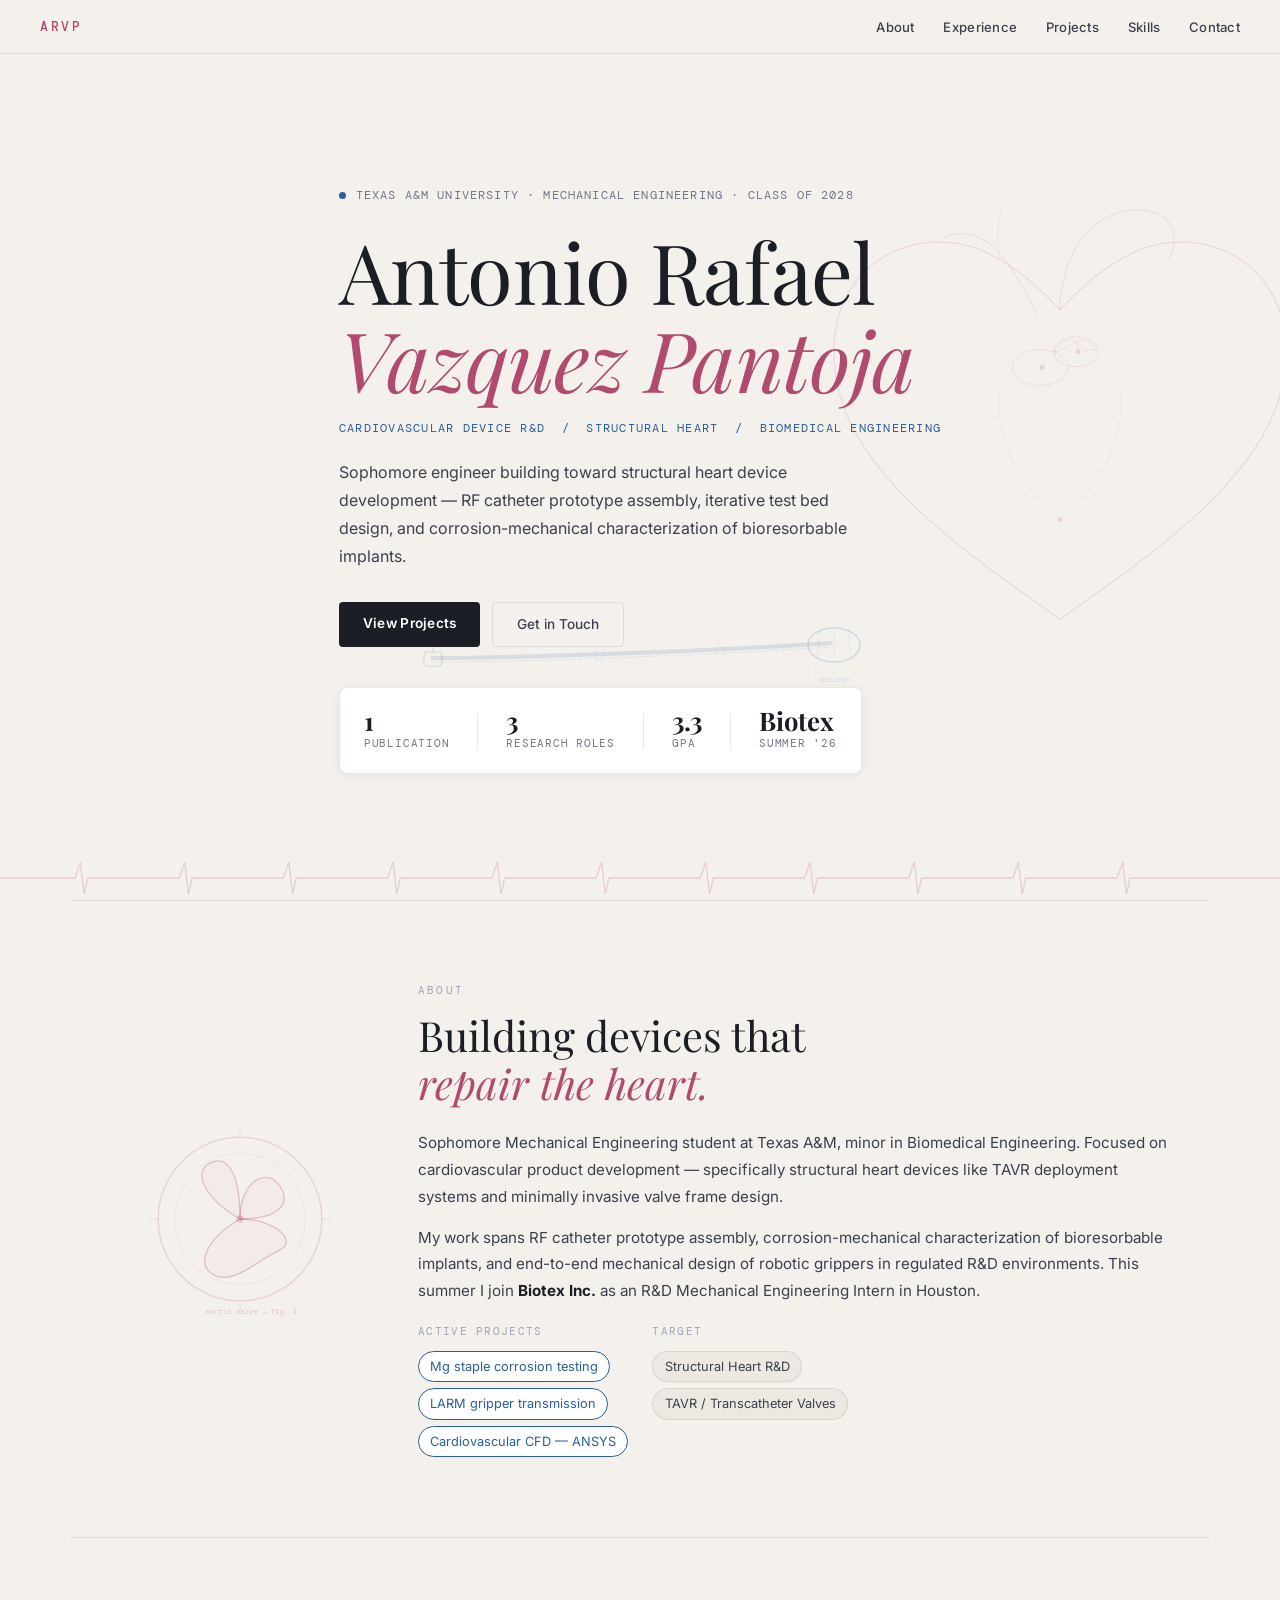
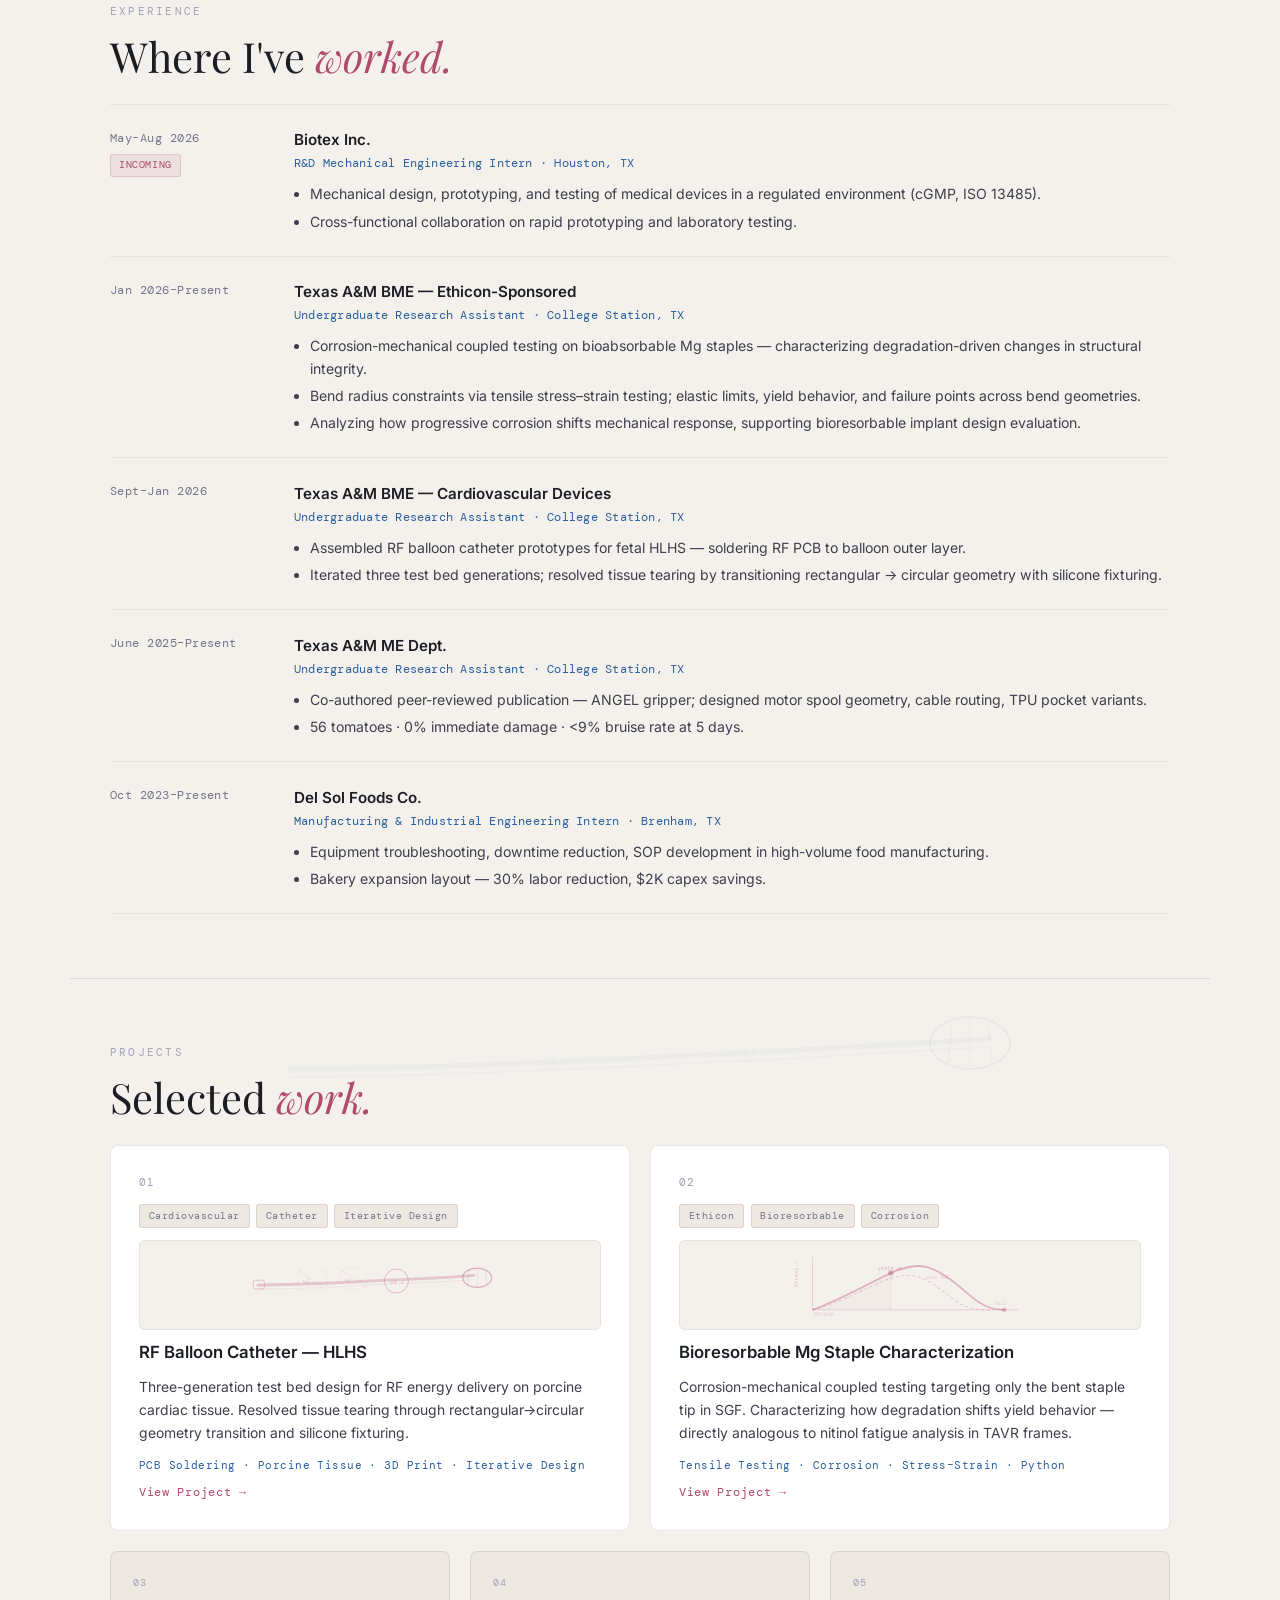
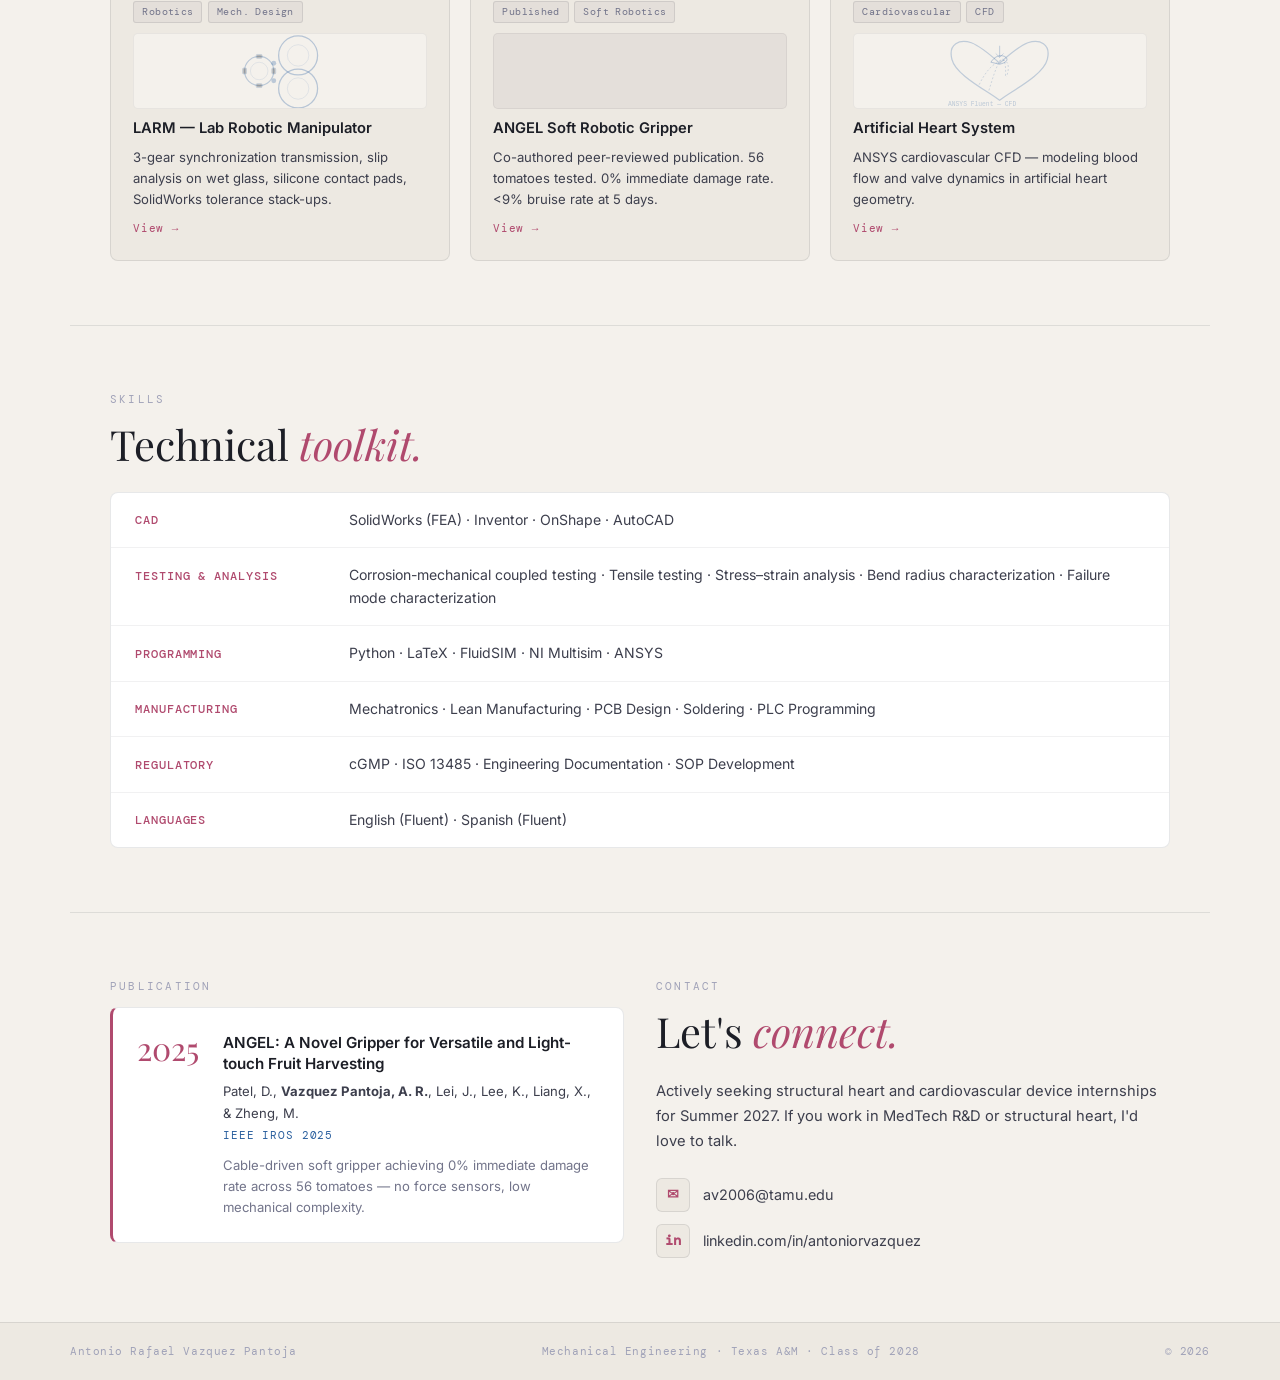
==== commit 941dfa31: "Add files via upload" ====
--- a/index.html
+++ b/index.html
@@ -5,7 +5,7 @@
   <meta name="viewport" content="width=device-width, initial-scale=1.0"/>
   <title>Antonio Rafael Vazquez Pantoja</title>
   <link rel="stylesheet" href="styles.css"/>
-  <link href="https://fonts.googleapis.com/css2?family=DM+Serif+Display:ital@0;1&family=DM+Mono:wght@300;400;500&family=Outfit:wght@300;400;500;600&display=swap" rel="stylesheet"/>
+  <link href="https://fonts.googleapis.com/css2?family=Playfair+Display:ital,wght@0,400;0,700;1,400&family=DM+Mono:wght@300;400;500&family=Inter:wght@300;400;500;600&display=swap" rel="stylesheet"/>
 </head>
 <body>
 
@@ -16,304 +16,408 @@
       <li><a href="#experience">Experience</a></li>
       <li><a href="#projects">Projects</a></li>
       <li><a href="#skills">Skills</a></li>
-      <li><a href="#publications">Publications</a></li>
       <li><a href="#contact">Contact</a></li>
     </ul>
-    <button class="nav-toggle" aria-label="Toggle menu">&#9776;</button>
+    <button class="nav-toggle">&#9776;</button>
   </nav>
 
-  <!-- Hero -->
-  <section id="hero" class="hero">
-    <div class="hero-bg">
-      <div class="ecg-line"></div>
-    </div>
-    <div class="hero-inner">
-      <div class="hero-tag"><span class="dot"></span>Texas A&M University · Class of 2028</div>
+  <!-- HERO -->
+  <section class="hero" id="hero">
+
+    <!-- Anatomical heart SVG background -->
+    <div class="hero-art">
+      <svg class="art-heart" viewBox="0 0 520 520" xmlns="http://www.w3.org/2000/svg" aria-hidden="true">
+        <!-- outer heart -->
+        <path d="M260,440 C200,395 60,310 38,208 C16,106 88,52 158,64 C194,70 228,96 260,130 C292,96 326,70 362,64 C432,52 504,106 482,208 C460,310 320,395 260,440Z" fill="none" stroke="#b04a6e" stroke-width="1.5" opacity="0.13"/>
+        <!-- aorta -->
+        <path d="M260,130 C260,110 266,78 284,56 C302,34 330,26 352,32 C374,38 380,62 368,80" fill="none" stroke="#b04a6e" stroke-width="1.2" opacity="0.11"/>
+        <!-- pulmonary artery -->
+        <path d="M238,136 C226,114 212,86 196,70 C180,54 158,48 142,60" fill="none" stroke="#b04a6e" stroke-width="1.2" opacity="0.11"/>
+        <!-- superior vena cava -->
+        <path d="M200,80 C196,60 198,38 204,22" fill="none" stroke="#b04a6e" stroke-width="1" opacity="0.08"/>
+        <!-- left ventricle -->
+        <path d="M200,210 C196,248 204,288 260,340 C316,288 324,248 320,210" fill="none" stroke="#b04a6e" stroke-width="1" opacity="0.08"/>
+        <!-- mitral valve ring -->
+        <ellipse cx="240" cy="188" rx="28" ry="18" fill="none" stroke="#b04a6e" stroke-width="1" opacity="0.12"/>
+        <!-- aortic valve ring -->
+        <ellipse cx="276" cy="172" rx="22" ry="15" fill="none" stroke="#b04a6e" stroke-width="1" opacity="0.12"/>
+        <!-- valve leaflets -->
+        <path d="M254,172 C260,160 268,158 276,162 C268,168 260,172 254,172Z" fill="none" stroke="#b04a6e" stroke-width="0.8" opacity="0.15"/>
+        <path d="M276,162 C284,158 292,162 296,170 C288,172 280,170 276,162Z" fill="none" stroke="#b04a6e" stroke-width="0.8" opacity="0.15"/>
+        <!-- measurement lines -->
+        <line x1="38" y1="208" x2="482" y2="208" stroke="#b04a6e" stroke-width="0.5" stroke-dasharray="5,8" opacity="0.07"/>
+        <!-- cross hairs -->
+        <line x1="260" y1="50" x2="260" y2="460" stroke="#b04a6e" stroke-width="0.4" opacity="0.04"/>
+        <!-- annotation dots -->
+        <circle cx="242" cy="188" r="2.5" fill="#b04a6e" opacity="0.18"/>
+        <circle cx="278" cy="172" r="2.5" fill="#b04a6e" opacity="0.18"/>
+        <circle cx="260" cy="340" r="2.5" fill="#b04a6e" opacity="0.15"/>
+        <!-- stent struts suggestion ring -->
+        <circle cx="260" cy="180" r="85" fill="none" stroke="#b04a6e" stroke-width="0.6" stroke-dasharray="2,10" opacity="0.08"/>
+      </svg>
+
+      <!-- Catheter SVG -->
+      <svg class="art-catheter" viewBox="0 0 440 90" xmlns="http://www.w3.org/2000/svg" aria-hidden="true">
+        <!-- outer shaft -->
+        <path d="M12,46 C80,46 160,43 240,40 C310,37 370,34 410,31" fill="none" stroke="#2a5f9e" stroke-width="4" stroke-linecap="round" opacity="0.14"/>
+        <!-- inner lumen line -->
+        <path d="M12,50 C80,50 160,47 240,44 C310,41 370,38 410,35" fill="none" stroke="#2a5f9e" stroke-width="1" opacity="0.08"/>
+        <!-- guidewire -->
+        <path d="M12,48 C80,48 160,45 240,42 C320,39 390,35 430,32" fill="none" stroke="#2a5f9e" stroke-width="0.8" stroke-dasharray="3,4" opacity="0.09"/>
+        <!-- balloon -->
+        <ellipse cx="414" cy="33" rx="26" ry="17" fill="none" stroke="#2a5f9e" stroke-width="1.5" opacity="0.18"/>
+        <!-- balloon ribs -->
+        <line x1="400" y1="19" x2="397" y2="47" stroke="#2a5f9e" stroke-width="0.7" opacity="0.1"/>
+        <line x1="414" y1="16" x2="414" y2="50" stroke="#2a5f9e" stroke-width="0.7" opacity="0.1"/>
+        <line x1="428" y1="19" x2="431" y2="47" stroke="#2a5f9e" stroke-width="0.7" opacity="0.1"/>
+        <!-- handle -->
+        <rect x="4" y="40" width="18" height="14" rx="3" fill="none" stroke="#2a5f9e" stroke-width="1.2" opacity="0.16"/>
+        <line x1="13" y1="40" x2="13" y2="28" stroke="#2a5f9e" stroke-width="1.5" stroke-linecap="round" opacity="0.12"/>
+        <circle cx="13" cy="26" r="3.5" fill="none" stroke="#2a5f9e" stroke-width="1" opacity="0.12"/>
+        <!-- cross-section rings -->
+        <ellipse cx="180" cy="42" rx="4" ry="7" fill="none" stroke="#2a5f9e" stroke-width="0.8" opacity="0.1"/>
+        <ellipse cx="300" cy="38" rx="4" ry="7" fill="none" stroke="#2a5f9e" stroke-width="0.8" opacity="0.1"/>
+        <!-- dimension annotation -->
+        <line x1="388" y1="60" x2="440" y2="60" stroke="#2a5f9e" stroke-width="0.5" stroke-dasharray="2,3" opacity="0.1"/>
+        <line x1="388" y1="57" x2="388" y2="63" stroke="#2a5f9e" stroke-width="0.5" opacity="0.1"/>
+        <line x1="440" y1="57" x2="440" y2="63" stroke="#2a5f9e" stroke-width="0.5" opacity="0.1"/>
+        <text x="400" y="70" font-size="7" fill="#2a5f9e" opacity="0.18" font-family="monospace">balloon</text>
+      </svg>
+
+      <!-- ECG strip -->
+      <svg class="art-ecg" viewBox="0 0 1400 44" preserveAspectRatio="none" xmlns="http://www.w3.org/2000/svg" aria-hidden="true">
+        <polyline points="0,22 70,22 82,22 88,6 92,38 96,22 114,22 184,22 196,22 202,6 206,38 210,22 228,22 298,22 310,22 316,6 320,38 324,22 342,22 412,22 424,22 430,6 434,38 438,22 456,22 526,22 538,22 544,6 548,38 552,22 570,22 640,22 652,22 658,6 662,38 666,22 684,22 754,22 766,22 772,6 776,38 780,22 798,22 868,22 880,22 886,6 890,38 894,22 912,22 982,22 994,22 1000,6 1004,38 1008,22 1026,22 1096,22 1108,22 1114,6 1118,38 1122,22 1140,22 1210,22 1222,22 1228,6 1232,38 1236,22 1254,22 1400,22"
+          fill="none" stroke="#b04a6e" stroke-width="1.4"/>
+      </svg>
+    </div>
+
+    <div class="hero-content">
+      <div class="hero-tag">
+        <span class="htag-dot"></span>
+        Texas A&M University · Mechanical Engineering · Class of 2028
+      </div>
+
       <h1>Antonio Rafael<br><em>Vazquez Pantoja</em></h1>
-      <p class="hero-sub">Mechanical Engineering · Biomedical Minor<br>Cardiovascular Device R&D</p>
-      <p class="hero-desc">Developing the next generation of structural heart devices — from catheter test bed design to corrosion-mechanical characterization of bioresorbable implants.</p>
+
+      <div class="hero-sub">
+        Cardiovascular Device R&D &nbsp;/&nbsp; Structural Heart &nbsp;/&nbsp; Biomedical Engineering
+      </div>
+
+      <p class="hero-p">
+        Sophomore engineer building toward structural heart device development —
+        RF catheter prototype assembly, iterative test bed design, and
+        corrosion-mechanical characterization of bioresorbable implants.
+      </p>
+
       <div class="hero-cta">
-        <a href="#projects" class="btn-primary">View Work</a>
-        <a href="#contact" class="btn-ghost">Get in Touch</a>
-      </div>
+        <a href="#projects" class="btn-fill">View Projects</a>
+        <a href="mailto:av2006@tamu.edu" class="btn-line">Get in Touch</a>
+      </div>
+
       <div class="hero-stats">
-        <div class="stat"><span class="stat-num">1</span><span class="stat-label">Publication</span></div>
-        <div class="stat-div"></div>
-        <div class="stat"><span class="stat-num">3</span><span class="stat-label">Research Roles</span></div>
-        <div class="stat-div"></div>
-        <div class="stat"><span class="stat-num">3.3</span><span class="stat-label">GPA</span></div>
-      </div>
-    </div>
-  </section>
-
-  <!-- About -->
-  <section id="about" class="section about">
-    <div class="section-label">01 / About</div>
-    <div class="about-grid">
-      <div class="about-text">
-        <h2>Building devices that<br><em>repair the heart.</em></h2>
-        <p>I'm a sophomore Mechanical Engineering student at Texas A&M with a minor in Biomedical Engineering, focused on cardiovascular product development — specifically structural heart devices like TAVR deployment systems and minimally invasive valve frame design.</p>
-        <p>My work spans catheter prototype assembly and iterative test bed design for RF energy delivery, corrosion-mechanical characterization of bioresorbable magnesium implants, and end-to-end mechanical design of robotic grippers. I work in regulated R&D environments and approach every problem with the rigor that medical device development demands.</p>
-        <p>This summer I'll be joining <strong>Biotex Inc.</strong> as an R&D Mechanical Engineering Intern, working on catheter and medical device development in Houston, TX.</p>
-      </div>
-      <div class="about-aside">
-        <div class="aside-card">
-          <div class="aside-label">Current Focus</div>
-          <div class="aside-item">Ethicon-sponsored Mg staple corrosion testing</div>
-          <div class="aside-item">LARM robotic gripper mechanical design</div>
-          <div class="aside-item">ANSYS cardiovascular simulation (Turtle Robotics)</div>
-        </div>
-        <div class="aside-card">
-          <div class="aside-label">Target Role</div>
-          <div class="aside-item">Structural Heart Device R&D</div>
-          <div class="aside-item">Cardiovascular Product Development Engineer</div>
-        </div>
-      </div>
-    </div>
-  </section>
-
-  <!-- Experience -->
-  <section id="experience" class="section experience">
-    <div class="section-label">02 / Experience</div>
+        <div class="hstat"><b>1</b><span>Publication</span></div>
+        <div class="hdiv"></div>
+        <div class="hstat"><b>3</b><span>Research Roles</span></div>
+        <div class="hdiv"></div>
+        <div class="hstat"><b>3.3</b><span>GPA</span></div>
+        <div class="hdiv"></div>
+        <div class="hstat"><b>Biotex</b><span>Summer '26</span></div>
+      </div>
+    </div>
+  </section>
+
+  <!-- ABOUT -->
+  <section id="about" class="about-sec">
+    <div class="about-left">
+      <!-- Valve illustration -->
+      <svg class="valve-svg" viewBox="0 0 220 220" xmlns="http://www.w3.org/2000/svg" aria-hidden="true">
+        <circle cx="110" cy="110" r="90" fill="none" stroke="#b04a6e" stroke-width="1.5" opacity="0.2"/>
+        <circle cx="110" cy="110" r="72" fill="none" stroke="#b04a6e" stroke-width="0.8" opacity="0.12"/>
+        <circle cx="110" cy="110" r="100" fill="none" stroke="#b04a6e" stroke-width="0.6" stroke-dasharray="2,10" opacity="0.12"/>
+        <!-- Three leaflets of aortic valve -->
+        <path d="M110,110 C110,68 140,52 154,74 C168,96 148,110 110,110Z" fill="none" stroke="#b04a6e" stroke-width="1.4" opacity="0.3"/>
+        <path d="M110,110 C72,88 56,58 78,48 C100,38 110,68 110,110Z" fill="none" stroke="#b04a6e" stroke-width="1.4" opacity="0.3"/>
+        <path d="M110,110 C72,132 60,162 82,172 C104,182 128,156 154,144 C174,134 148,110 110,110Z" fill="none" stroke="#b04a6e" stroke-width="1.4" opacity="0.3"/>
+        <!-- Leaflet fill subtle -->
+        <path d="M110,110 C110,68 140,52 154,74 C168,96 148,110 110,110Z" fill="#b04a6e" opacity="0.03"/>
+        <path d="M110,110 C72,88 56,58 78,48 C100,38 110,68 110,110Z" fill="#b04a6e" opacity="0.03"/>
+        <path d="M110,110 C72,132 60,162 82,172 C104,182 128,156 154,144 C174,134 148,110 110,110Z" fill="#b04a6e" opacity="0.03"/>
+        <!-- Center -->
+        <circle cx="110" cy="110" r="4" fill="#b04a6e" opacity="0.25"/>
+        <!-- Tick marks -->
+        <g stroke="#b04a6e" stroke-width="1" opacity="0.15">
+          <line x1="110" y1="18" x2="110" y2="10"/>
+          <line x1="110" y1="202" x2="110" y2="210"/>
+          <line x1="18" y1="110" x2="10" y2="110"/>
+          <line x1="202" y1="110" x2="210" y2="110"/>
+        </g>
+        <!-- Label -->
+        <text x="72" y="215" font-size="8" fill="#b04a6e" opacity="0.3" font-family="monospace">aortic valve — fig. 1</text>
+      </svg>
+    </div>
+    <div class="about-right">
+      <div class="sec-tag">About</div>
+      <h2>Building devices that<br><em>repair the heart.</em></h2>
+      <p>Sophomore Mechanical Engineering student at Texas A&M, minor in Biomedical Engineering. Focused on cardiovascular product development — specifically structural heart devices like TAVR deployment systems and minimally invasive valve frame design.</p>
+      <p>My work spans RF catheter prototype assembly, corrosion-mechanical characterization of bioresorbable implants, and end-to-end mechanical design of robotic grippers in regulated R&D environments. This summer I join <strong>Biotex Inc.</strong> as an R&D Mechanical Engineering Intern in Houston.</p>
+      <div class="about-pills">
+        <div class="pill-group">
+          <div class="pill-label">Active Projects</div>
+          <span class="pill active">Mg staple corrosion testing</span>
+          <span class="pill active">LARM gripper transmission</span>
+          <span class="pill active">Cardiovascular CFD — ANSYS</span>
+        </div>
+        <div class="pill-group">
+          <div class="pill-label">Target</div>
+          <span class="pill">Structural Heart R&D</span>
+          <span class="pill">TAVR / Transcatheter Valves</span>
+        </div>
+      </div>
+    </div>
+  </section>
+
+  <!-- EXPERIENCE -->
+  <section id="experience" class="exp-sec">
+    <div class="sec-tag">Experience</div>
     <h2>Where I've <em>worked.</em></h2>
     <div class="exp-list">
 
-      <div class="exp-card">
-        <div class="exp-meta">
-          <span class="exp-date">May – Aug 2026</span>
-          <span class="exp-tag incoming">Incoming</span>
-        </div>
+      <div class="exp-row">
+        <div class="exp-meta"><span class="exp-date">May–Aug 2026</span><span class="badge-incoming">Incoming</span></div>
         <div class="exp-body">
-          <h3>Biotex Inc.</h3>
+          <div class="exp-org">Biotex Inc.</div>
           <div class="exp-role">R&D Mechanical Engineering Intern · Houston, TX</div>
-          <ul>
-            <li>Supporting mechanical design, prototyping, and testing of medical devices in a regulated R&D environment.</li>
-            <li>Engineering documentation, design updates, and change processes in compliance with cGMP and ISO 13485.</li>
-            <li>Collaborating with cross-functional teams on rapid prototyping and laboratory testing activities.</li>
-          </ul>
-        </div>
-      </div>
-
-      <div class="exp-card">
-        <div class="exp-meta">
-          <span class="exp-date">Jan 2026 – Present</span>
-        </div>
+          <ul><li>Mechanical design, prototyping, and testing of medical devices in a regulated environment (cGMP, ISO 13485).</li><li>Cross-functional collaboration on rapid prototyping and laboratory testing.</li></ul>
+        </div>
+      </div>
+
+      <div class="exp-row">
+        <div class="exp-meta"><span class="exp-date">Jan 2026–Present</span></div>
         <div class="exp-body">
-          <h3>Texas A&M – Biomedical Engineering Dept.</h3>
-          <div class="exp-role">Undergraduate Research Assistant, Ethicon-Sponsored · College Station, TX</div>
-          <ul>
-            <li>Conducting corrosion-mechanical coupled testing on bioabsorbable magnesium surgical staples to characterize degradation-driven changes in structural integrity and mechanical performance.</li>
-            <li>Determining minimum and maximum bend radius constraints through tensile stress–strain testing, identifying elastic limits, yield behavior, and failure points across varied bend geometries.</li>
-            <li>Analyzing how progressive corrosion influences mechanical response, supporting evaluation of geometric and material failure modes relevant to bioresorbable implant design.</li>
-          </ul>
-        </div>
-      </div>
-
-      <div class="exp-card">
-        <div class="exp-meta">
-          <span class="exp-date">Sept – Jan 2026</span>
-        </div>
+          <div class="exp-org">Texas A&M BME — Ethicon-Sponsored</div>
+          <div class="exp-role">Undergraduate Research Assistant · College Station, TX</div>
+          <ul><li>Corrosion-mechanical coupled testing on bioabsorbable Mg staples — characterizing degradation-driven changes in structural integrity.</li><li>Bend radius constraints via tensile stress–strain testing; elastic limits, yield behavior, and failure points across bend geometries.</li><li>Analyzing how progressive corrosion shifts mechanical response, supporting bioresorbable implant design evaluation.</li></ul>
+        </div>
+      </div>
+
+      <div class="exp-row">
+        <div class="exp-meta"><span class="exp-date">Sept–Jan 2026</span></div>
         <div class="exp-body">
-          <h3>Texas A&M – Biomedical Engineering Dept.</h3>
-          <div class="exp-role">Undergraduate Research Assistant, Cardiovascular Devices · College Station, TX</div>
-          <ul>
-            <li>Assembled multiple RF balloon catheter prototypes for fetal HLHS by soldering RF PCB components to the balloon outer layer.</li>
-            <li>Iterated through three test bed designs to assess RF-induced tissue denaturing in aqueous conditions; resolved tissue tearing by transitioning from rectangular to circular geometry to distribute load evenly.</li>
-            <li>Incorporated silicone fixturing in the final design iteration to improve tissue positioning and PCB contact, increasing test repeatability and RF energy transfer consistency.</li>
-          </ul>
-        </div>
-      </div>
-
-      <div class="exp-card">
-        <div class="exp-meta">
-          <span class="exp-date">June 2025 – Present</span>
-        </div>
+          <div class="exp-org">Texas A&M BME — Cardiovascular Devices</div>
+          <div class="exp-role">Undergraduate Research Assistant · College Station, TX</div>
+          <ul><li>Assembled RF balloon catheter prototypes for fetal HLHS — soldering RF PCB to balloon outer layer.</li><li>Iterated three test bed generations; resolved tissue tearing by transitioning rectangular → circular geometry with silicone fixturing.</li></ul>
+        </div>
+      </div>
+
+      <div class="exp-row">
+        <div class="exp-meta"><span class="exp-date">June 2025–Present</span></div>
         <div class="exp-body">
-          <h3>Texas A&M – Mechanical Engineering Dept.</h3>
+          <div class="exp-org">Texas A&M ME Dept.</div>
           <div class="exp-role">Undergraduate Research Assistant · College Station, TX</div>
-          <ul>
-            <li>Co-authored peer-reviewed publication on the ANGEL soft robotic gripper; designed CAD models for primary structural components, motor spool geometry, and cable routing architecture.</li>
-            <li>Designed and iterated 3D-printed TPU pocket geometries (cushioning, flexure, and contact area variants) to minimize surface damage during grasping.</li>
-            <li>Conducted experimental trials across 56 tomatoes, achieving a 0% immediate damage rate and under 9% bruise rate at 5 days post-harvest.</li>
-          </ul>
-        </div>
-      </div>
-
-      <div class="exp-card">
-        <div class="exp-meta">
-          <span class="exp-date">Oct 2023 – Present</span>
-        </div>
+          <ul><li>Co-authored peer-reviewed publication — ANGEL gripper; designed motor spool geometry, cable routing, TPU pocket variants.</li><li>56 tomatoes · 0% immediate damage · &lt;9% bruise rate at 5 days.</li></ul>
+        </div>
+      </div>
+
+      <div class="exp-row">
+        <div class="exp-meta"><span class="exp-date">Oct 2023–Present</span></div>
         <div class="exp-body">
-          <h3>Del Sol Foods Co.</h3>
+          <div class="exp-org">Del Sol Foods Co.</div>
           <div class="exp-role">Manufacturing & Industrial Engineering Intern · Brenham, TX</div>
-          <ul>
-            <li>Collaborated with Production, Maintenance, and Quality teams to troubleshoot equipment failures and reduce unplanned downtime in a high-volume manufacturing environment.</li>
-            <li>Supported bakery expansion by mapping equipment layout and coordinating procurement decisions that reduced labor requirements by 30%.</li>
-            <li>Developed and maintained SOPs and manufacturing documentation to support quality and compliance.</li>
-          </ul>
-        </div>
-      </div>
-
-    </div>
-  </section>
-
-  <!-- Projects -->
-  <section id="projects" class="section projects">
-    <div class="section-label">03 / Projects</div>
+          <ul><li>Equipment troubleshooting, downtime reduction, SOP development in high-volume food manufacturing.</li><li>Bakery expansion layout — 30% labor reduction, $2K capex savings.</li></ul>
+        </div>
+      </div>
+
+    </div>
+  </section>
+
+  <!-- PROJECTS -->
+  <section id="projects" class="proj-sec">
+
+    <!-- Background catheter watermark -->
+    <svg class="proj-watermark" viewBox="0 0 700 180" xmlns="http://www.w3.org/2000/svg" aria-hidden="true">
+      <path d="M0,90 C100,90 200,86 330,80 C460,74 560,68 700,60" fill="none" stroke="#2a5f9e" stroke-width="5" stroke-linecap="round" opacity="0.04"/>
+      <path d="M0,98 C100,98 200,94 330,88 C460,82 560,76 700,68" fill="none" stroke="#2a5f9e" stroke-width="1.5" opacity="0.03"/>
+      <ellipse cx="680" cy="64" rx="40" ry="26" fill="none" stroke="#2a5f9e" stroke-width="1.5" opacity="0.07"/>
+      <line x1="662" y1="42" x2="658" y2="86" stroke="#2a5f9e" stroke-width="0.8" opacity="0.05"/>
+      <line x1="680" y1="38" x2="680" y2="90" stroke="#2a5f9e" stroke-width="0.8" opacity="0.05"/>
+      <line x1="698" y1="42" x2="702" y2="86" stroke="#2a5f9e" stroke-width="0.8" opacity="0.05"/>
+      <ellipse cx="260" cy="82" rx="4" ry="9" fill="none" stroke="#2a5f9e" stroke-width="0.8" opacity="0.05"/>
+      <ellipse cx="460" cy="74" rx="4" ry="9" fill="none" stroke="#2a5f9e" stroke-width="0.8" opacity="0.05"/>
+    </svg>
+
+    <div class="sec-tag">Projects</div>
     <h2>Selected <em>work.</em></h2>
-    <div class="proj-grid">
-
-      <a href="hlhs.html" class="proj-card featured">
-        <div class="proj-num">01</div>
-        <div class="proj-content">
-          <div class="proj-tags"><span>Cardiovascular</span><span>CAD</span><span>Prototyping</span></div>
-          <h3>RF Balloon Catheter — HLHS</h3>
-          <p>Assembled and iterated RF balloon catheter prototypes targeting fetal hypoplastic left heart syndrome. Designed three generations of test beds to evaluate RF energy delivery in aqueous tissue conditions, resolving contact and tearing issues through geometry redesign and silicone fixturing.</p>
-          <div class="proj-details">
-            <span>PCB Soldering · 3D Printing · Porcine Tissue Testing · Iterative Design</span>
-          </div>
-          <div class="proj-link">View Project →</div>
-        </div>
+
+    <!-- Top 2 featured -->
+    <div class="proj-top">
+
+      <a href="hlhs.html" class="pcard-big">
+        <div class="pcb-num">01</div>
+        <div class="pcb-tags"><span>Cardiovascular</span><span>Catheter</span><span>Iterative Design</span></div>
+        <!-- catheter diagram -->
+        <svg class="pcb-svg" viewBox="0 0 300 90" xmlns="http://www.w3.org/2000/svg">
+          <path d="M10,45 C60,45 110,42 170,39 C220,37 260,35 280,33" fill="none" stroke="currentColor" stroke-width="3.5" stroke-linecap="round" opacity="0.25"/>
+          <path d="M10,50 C60,50 110,47 170,44 C220,42 260,40 280,38" fill="none" stroke="currentColor" stroke-width="1" opacity="0.12"/>
+          <ellipse cx="284" cy="36" rx="18" ry="12" fill="none" stroke="currentColor" stroke-width="1.5" opacity="0.38"/>
+          <line x1="274" y1="26" x2="272" y2="46" stroke="currentColor" stroke-width="0.7" opacity="0.22"/>
+          <line x1="284" y1="24" x2="284" y2="48" stroke="currentColor" stroke-width="0.7" opacity="0.22"/>
+          <line x1="294" y1="26" x2="296" y2="46" stroke="currentColor" stroke-width="0.7" opacity="0.22"/>
+          <rect x="4" y="39" width="14" height="11" rx="2.5" fill="none" stroke="currentColor" stroke-width="1.2" opacity="0.28"/>
+          <!-- iteration boxes -->
+          <rect x="60" y="26" width="36" height="26" rx="3" fill="none" stroke="currentColor" stroke-width="0.8" stroke-dasharray="2,3" opacity="0.18"/>
+          <line x1="62" y1="28" x2="94" y2="50" stroke="currentColor" stroke-width="0.7" opacity="0.14"/>
+          <text x="66" y="43" font-size="7" fill="currentColor" opacity="0.3" font-family="monospace">v1</text>
+          <rect x="112" y="24" width="36" height="26" rx="13" fill="none" stroke="currentColor" stroke-width="0.8" stroke-dasharray="2,3" opacity="0.18"/>
+          <line x1="114" y1="26" x2="146" y2="48" stroke="currentColor" stroke-width="0.7" opacity="0.14"/>
+          <text x="118" y="41" font-size="7" fill="currentColor" opacity="0.3" font-family="monospace">v2</text>
+          <circle cx="183" cy="40" r="15" fill="none" stroke="currentColor" stroke-width="1.2" opacity="0.32"/>
+          <text x="175" y="44" font-size="7" fill="currentColor" opacity="0.38" font-family="monospace">v3 ✓</text>
+        </svg>
+        <h3>RF Balloon Catheter — HLHS</h3>
+        <p>Three-generation test bed design for RF energy delivery on porcine cardiac tissue. Resolved tissue tearing through rectangular→circular geometry transition and silicone fixturing.</p>
+        <div class="pcb-foot"><span>PCB Soldering · Porcine Tissue · 3D Print · Iterative Design</span><span class="view-link">View Project →</span></div>
       </a>
 
-      <a href="magnesium.html" class="proj-card featured">
-        <div class="proj-num">02</div>
-        <div class="proj-content">
-          <div class="proj-tags"><span>Ethicon-Sponsored</span><span>Materials</span><span>Testing</span></div>
-          <h3>Bioresorbable Mg Staple Characterization</h3>
-          <p>Conducting corrosion-mechanical coupled testing on bioabsorbable magnesium surgical staples to characterize how progressive degradation affects structural integrity — with direct relevance to bioresorbable cardiovascular implant evaluation.</p>
-          <div class="proj-details">
-            <span>Tensile Testing · Corrosion Testing · Stress–Strain Analysis · Python</span>
-          </div>
-          <div class="proj-link">View Project →</div>
-        </div>
+      <a href="magnesium.html" class="pcard-big">
+        <div class="pcb-num">02</div>
+        <div class="pcb-tags"><span>Ethicon</span><span>Bioresorbable</span><span>Corrosion</span></div>
+        <!-- stress-strain SVG -->
+        <svg class="pcb-svg" viewBox="0 0 300 90" xmlns="http://www.w3.org/2000/svg">
+          <line x1="28" y1="76" x2="285" y2="76" stroke="currentColor" stroke-width="1" opacity="0.25"/>
+          <line x1="28" y1="76" x2="28" y2="10" stroke="currentColor" stroke-width="1" opacity="0.25"/>
+          <text x="30" y="84" font-size="7" fill="currentColor" opacity="0.3" font-family="monospace">Strain →</text>
+          <text x="4" y="46" font-size="7" fill="currentColor" opacity="0.3" font-family="monospace" transform="rotate(-90,8,44)">Stress ↑</text>
+          <!-- primary curve -->
+          <path d="M28,76 C58,66 92,46 126,30 C144,22 158,20 168,22 C184,25 200,36 220,54 C238,70 250,76 268,76" fill="none" stroke="currentColor" stroke-width="2.2" opacity="0.38"/>
+          <!-- elastic region shading -->
+          <path d="M28,76 C58,66 92,46 126,30 L126,76Z" fill="currentColor" opacity="0.04"/>
+          <!-- yield marker -->
+          <circle cx="126" cy="30" r="3.5" fill="currentColor" opacity="0.4"/>
+          <line x1="126" y1="30" x2="126" y2="76" stroke="currentColor" stroke-width="0.8" stroke-dasharray="3,3" opacity="0.2"/>
+          <text x="110" y="26" font-size="6.5" fill="currentColor" opacity="0.38" font-family="monospace">yield pt.</text>
+          <!-- post-corrosion dashed curve -->
+          <path d="M28,76 C54,70 86,54 116,40 C134,33 148,32 158,34 C172,38 188,50 206,64 C222,76 236,76 255,76" fill="none" stroke="currentColor" stroke-width="1.4" stroke-dasharray="4,3" opacity="0.22"/>
+          <text x="170" y="38" font-size="6" fill="currentColor" opacity="0.28" font-family="monospace">post-SGF</text>
+          <!-- failure -->
+          <circle cx="268" cy="76" r="3" fill="currentColor" opacity="0.32"/>
+          <text x="256" y="70" font-size="6" fill="currentColor" opacity="0.28" font-family="monospace">fail</text>
+        </svg>
+        <h3>Bioresorbable Mg Staple Characterization</h3>
+        <p>Corrosion-mechanical coupled testing targeting only the bent staple tip in SGF. Characterizing how degradation shifts yield behavior — directly analogous to nitinol fatigue analysis in TAVR frames.</p>
+        <div class="pcb-foot"><span>Tensile Testing · Corrosion · Stress–Strain · Python</span><span class="view-link">View Project →</span></div>
       </a>
-
-      <a href="larm.html" class="proj-card">
-        <div class="proj-num">03</div>
-        <div class="proj-content">
-          <div class="proj-tags"><span>Robotics</span><span>Mechanical Design</span></div>
-          <h3>LARM — Lab Robotic Manipulator</h3>
-          <p>Leading end-to-end mechanical design of a servo-actuated gripper for wet lab beaker manipulation. Engineered a 3-gear transmission system, evaluated slip risk on wet glass, and integrated silicone contact pads. Iterated CAD models and tolerance stack-ups in SolidWorks.</p>
-          <div class="proj-details">
-            <span>SolidWorks · Gear Design · Tolerance Stack-up · Silicone Integration</span>
-          </div>
-          <div class="proj-link">View Project →</div>
-        </div>
+    </div>
+
+    <!-- Bottom 3 -->
+    <div class="proj-bottom">
+
+      <a href="larm.html" class="pcard-sm">
+        <div class="psm-num">03</div>
+        <div class="psm-tags"><span>Robotics</span><span>Mech. Design</span></div>
+        <svg class="psm-svg" viewBox="0 0 130 76" xmlns="http://www.w3.org/2000/svg">
+          <!-- driver gear -->
+          <circle cx="44" cy="38" r="15" fill="none" stroke="currentColor" stroke-width="1.2" opacity="0.28"/>
+          <circle cx="44" cy="38" r="9" fill="none" stroke="currentColor" stroke-width="0.6" opacity="0.16"/>
+          <g stroke="currentColor" stroke-width="0.9" opacity="0.22">
+            <rect x="41" y="21" width="6" height="4" rx="1"/>
+            <rect x="41" y="51" width="6" height="4" rx="1"/>
+            <rect x="27" y="35" width="4" height="6" rx="1"/>
+            <rect x="57" y="35" width="4" height="6" rx="1"/>
+          </g>
+          <!-- claw gear top -->
+          <circle cx="84" cy="22" r="20" fill="none" stroke="currentColor" stroke-width="1.3" opacity="0.3"/>
+          <circle cx="84" cy="22" r="11" fill="none" stroke="currentColor" stroke-width="0.7" opacity="0.15"/>
+          <!-- claw gear bottom -->
+          <circle cx="84" cy="56" r="20" fill="none" stroke="currentColor" stroke-width="1.3" opacity="0.3"/>
+          <circle cx="84" cy="56" r="11" fill="none" stroke="currentColor" stroke-width="0.7" opacity="0.15"/>
+          <!-- mesh dots -->
+          <circle cx="59" cy="30" r="2.5" fill="currentColor" opacity="0.28"/>
+          <circle cx="59" cy="48" r="2.5" fill="currentColor" opacity="0.28"/>
+        </svg>
+        <h3>LARM — Lab Robotic Manipulator</h3>
+        <p>3-gear synchronization transmission, slip analysis on wet glass, silicone contact pads, SolidWorks tolerance stack-ups.</p>
+        <span class="view-link-sm">View →</span>
       </a>
 
-      <a href="angel.html" class="proj-card">
-        <div class="proj-num">04</div>
-        <div class="proj-content">
-          <div class="proj-tags"><span>Publication</span><span>Soft Robotics</span></div>
-          <h3>ANGEL Soft Robotic Gripper</h3>
-          <video class="proj-video" autoplay muted loop playsinline>
-            <source src="angel_gripper_test.mp4" type="video/mp4">
-          </video>
-          <p>Co-authored peer-reviewed publication on a cable-driven TPU gripper for fruit harvesting. Validated across 56 tomatoes with 0% immediate damage rate and &lt;9% bruise rate at 5 days.</p>
-          <div class="proj-details">
-            <span>TPU 3D Printing · CAD · Experimental Validation · Published</span>
-          </div>
-          <div class="proj-link">View Project →</div>
-        </div>
+      <a href="angel.html" class="pcard-sm">
+        <div class="psm-num">04</div>
+        <div class="psm-tags"><span>Published</span><span>Soft Robotics</span></div>
+        <video class="psm-video" autoplay muted loop playsinline>
+          <source src="angel_gripper_test.mp4" type="video/mp4">
+        </video>
+        <h3>ANGEL Soft Robotic Gripper</h3>
+        <p>Co-authored peer-reviewed publication. 56 tomatoes tested. 0% immediate damage rate. &lt;9% bruise rate at 5 days.</p>
+        <span class="view-link-sm">View →</span>
       </a>
 
-      <a href="artificial-heart.html" class="proj-card">
-        <div class="proj-num">05</div>
-        <div class="proj-content">
-          <div class="proj-tags"><span>Cardiovascular</span><span>Simulation</span></div>
-          <h3>Artificial Heart System — Turtle Robotics</h3>
-          <p>Contributing to early-stage cardiovascular simulation work, learning ANSYS to model blood flow behavior within an artificial heart design.</p>
-          <div class="proj-details">
-            <span>ANSYS · CFD · Cardiovascular Modeling</span>
-          </div>
-          <div class="proj-link">View Project →</div>
-        </div>
+      <a href="artificial-heart.html" class="pcard-sm">
+        <div class="psm-num">05</div>
+        <div class="psm-tags"><span>Cardiovascular</span><span>CFD</span></div>
+        <svg class="psm-svg" viewBox="0 0 130 76" xmlns="http://www.w3.org/2000/svg">
+          <!-- heart mini -->
+          <path d="M65,68 C50,57 20,42 16,26 C12,10 24,5 36,9 C44,12 54,20 65,30 C76,20 86,12 94,9 C106,5 118,10 114,26 C110,42 80,57 65,68Z" fill="none" stroke="currentColor" stroke-width="1.3" opacity="0.26"/>
+          <!-- flow streamlines -->
+          <path d="M44,52 C50,40 56,32 65,28 C74,24 76,34 72,44" fill="none" stroke="currentColor" stroke-width="1" stroke-dasharray="2,2" opacity="0.2"/>
+          <path d="M54,58 C58,45 61,35 65,28 C69,21 72,31 71,43" fill="none" stroke="currentColor" stroke-width="1" stroke-dasharray="2,2" opacity="0.2"/>
+          <!-- valve -->
+          <path d="M56,29 C60,23 65,21 70,23 C74,25 74,29 65,31 C56,29 56,29 56,29Z" fill="none" stroke="currentColor" stroke-width="1" opacity="0.32"/>
+          <!-- inlet arrow -->
+          <line x1="65" y1="12" x2="65" y2="24" stroke="currentColor" stroke-width="1.2" opacity="0.22"/>
+          <polyline points="61,20 65,24 69,20" fill="none" stroke="currentColor" stroke-width="1" opacity="0.22"/>
+          <!-- ANSYS label -->
+          <text x="12" y="74" font-size="6.5" fill="currentColor" opacity="0.28" font-family="monospace">ANSYS Fluent — CFD</text>
+        </svg>
+        <h3>Artificial Heart System</h3>
+        <p>ANSYS cardiovascular CFD — modeling blood flow and valve dynamics in artificial heart geometry.</p>
+        <span class="view-link-sm">View →</span>
       </a>
 
     </div>
   </section>
 
-  <!-- Skills -->
-  <section id="skills" class="section skills">
-    <div class="section-label">04 / Skills</div>
+  <!-- SKILLS -->
+  <section id="skills" class="skills-sec">
+    <div class="sec-tag">Skills</div>
     <h2>Technical <em>toolkit.</em></h2>
-    <div class="skills-table">
-      <div class="skill-row">
-        <div class="skill-category">CAD</div>
-        <div class="skill-items">
-          <span>SolidWorks (FEA)</span><span>Inventor</span><span>OnShape</span><span>AutoCAD</span>
-        </div>
-      </div>
-      <div class="skill-row">
-        <div class="skill-category">Testing & Analysis</div>
-        <div class="skill-items">
-          <span>Corrosion-mechanical coupled testing</span><span>Tensile testing</span><span>Stress–strain analysis</span><span>Bend radius characterization</span><span>Failure mode characterization</span>
-        </div>
-      </div>
-      <div class="skill-row">
-        <div class="skill-category">Programming</div>
-        <div class="skill-items">
-          <span>Python</span><span>LaTeX</span><span>FluidSIM</span><span>NI Multisim</span><span>ANSYS (learning)</span>
-        </div>
-      </div>
-      <div class="skill-row">
-        <div class="skill-category">Manufacturing</div>
-        <div class="skill-items">
-          <span>Mechatronics</span><span>Lean Manufacturing</span><span>PCB Design</span><span>Soldering</span><span>PLC Programming</span>
-        </div>
-      </div>
-      <div class="skill-row">
-        <div class="skill-category">Regulatory</div>
-        <div class="skill-items">
-          <span>cGMP</span><span>ISO 13485</span><span>Engineering Documentation</span><span>SOP Development</span>
-        </div>
-      </div>
-      <div class="skill-row">
-        <div class="skill-category">Languages</div>
-        <div class="skill-items">
-          <span>English (Fluent)</span><span>Spanish (Fluent)</span>
-        </div>
-      </div>
-    </div>
-  </section>
-
-  <!-- Publications -->
-  <section id="publications" class="section publications">
-    <div class="section-label">05 / Publications</div>
-    <h2>Research <em>output.</em></h2>
-    <div class="pub-card">
-      <div class="pub-year">2025</div>
-      <div class="pub-body">
-        <h3>ANGEL: A Novel Gripper for Versatile and Light-touch Fruit Harvesting</h3>
-        <p class="pub-authors">Patel, D., <strong>Vazquez Pantoja, A. R.</strong>, Lei, J., Lee, K., Liang, X., & Zheng, M.</p>
-        <p class="pub-venue">IEEE IROS 2025</p>
-        <p class="pub-abstract">Introduces a drawstring-inspired, cable-driven soft gripper using 3D-printed TPU pockets with integrated steel wires. Achieves gentle, adaptive grasping with low mechanical complexity, validated across 56 tomatoes with 0% immediate damage and &lt;9% bruise rate at 5 days.</p>
-      </div>
-    </div>
-  </section>
-
-  <!-- Contact -->
-  <section id="contact" class="section contact">
-    <div class="section-label">06 / Contact</div>
-    <h2>Let's <em>connect.</em></h2>
-    <p class="contact-sub">I'm actively seeking structural heart and cardiovascular device internships for Summer 2027. If you work in MedTech R&D or structural heart, I'd love to talk.</p>
-    <div class="contact-links">
-      <a href="mailto:av2006@tamu.edu" class="contact-item">
-        <span class="contact-icon">✉</span>
-        <span>av2006@tamu.edu</span>
-      </a>
-      <a href="https://www.linkedin.com/in/antoniorvazquez" target="_blank" class="contact-item">
-        <span class="contact-icon">in</span>
-        <span>linkedin.com/in/antoniorvazquez</span>
-      </a>
+    <div class="skills-grid">
+      <div class="sk-row"><div class="sk-cat">CAD</div><div class="sk-vals">SolidWorks (FEA) · Inventor · OnShape · AutoCAD</div></div>
+      <div class="sk-row"><div class="sk-cat">Testing & Analysis</div><div class="sk-vals">Corrosion-mechanical coupled testing · Tensile testing · Stress–strain analysis · Bend radius characterization · Failure mode characterization</div></div>
+      <div class="sk-row"><div class="sk-cat">Programming</div><div class="sk-vals">Python · LaTeX · FluidSIM · NI Multisim · ANSYS</div></div>
+      <div class="sk-row"><div class="sk-cat">Manufacturing</div><div class="sk-vals">Mechatronics · Lean Manufacturing · PCB Design · Soldering · PLC Programming</div></div>
+      <div class="sk-row"><div class="sk-cat">Regulatory</div><div class="sk-vals">cGMP · ISO 13485 · Engineering Documentation · SOP Development</div></div>
+      <div class="sk-row"><div class="sk-cat">Languages</div><div class="sk-vals">English (Fluent) · Spanish (Fluent)</div></div>
+    </div>
+  </section>
+
+  <!-- PUB + CONTACT -->
+  <section class="bottom-duo">
+    <div class="pub-col">
+      <div class="sec-tag">Publication</div>
+      <div class="pub-card">
+        <div class="pub-yr">2025</div>
+        <div class="pub-body">
+          <h3>ANGEL: A Novel Gripper for Versatile and Light-touch Fruit Harvesting</h3>
+          <p class="pub-auth">Patel, D., <strong>Vazquez Pantoja, A. R.</strong>, Lei, J., Lee, K., Liang, X., & Zheng, M.</p>
+          <p class="pub-venue">IEEE IROS 2025</p>
+          <p class="pub-abs">Cable-driven soft gripper achieving 0% immediate damage rate across 56 tomatoes — no force sensors, low mechanical complexity.</p>
+        </div>
+      </div>
+    </div>
+    <div class="contact-col" id="contact">
+      <div class="sec-tag">Contact</div>
+      <h2>Let's <em>connect.</em></h2>
+      <p>Actively seeking structural heart and cardiovascular device internships for Summer 2027. If you work in MedTech R&D or structural heart, I'd love to talk.</p>
+      <div class="clinks">
+        <a href="mailto:av2006@tamu.edu" class="clink"><span class="cicon">✉</span>av2006@tamu.edu</a>
+        <a href="https://www.linkedin.com/in/antoniorvazquez" target="_blank" class="clink"><span class="cicon">in</span>linkedin.com/in/antoniorvazquez</a>
+      </div>
     </div>
   </section>
 
   <footer>
-    <div class="footer-inner">
+    <div class="foot-inner">
       <span>Antonio Rafael Vazquez Pantoja</span>
-      <span>Houston, TX · College Station, TX</span>
+      <span>Mechanical Engineering · Texas A&M · Class of 2028</span>
       <span>© 2026</span>
     </div>
   </footer>
--- a/styles.css
+++ b/styles.css
@@ -1,659 +1,406 @@
 /* ============================================================
-   Antonio Rafael Vazquez Pantoja — Portfolio
-   Aesthetic: Clean medical precision. Dark base, warm ivory accents.
-   Typefaces: DM Serif Display (headings) + Outfit (body) + DM Mono (labels)
+   ARVP Portfolio — Light redesign
+   Palette: warm off-white bg, deep navy text, medical crimson + blue accents
+   Type: Playfair Display (headings) + Inter (body) + DM Mono (labels/code)
    ============================================================ */
 
 :root {
-  --bg:        #1a1f2e;
-  --bg-2:      #222838;
-  --bg-3:      #2a3045;
-  --border:    rgba(255,255,255,0.07);
-  --accent:    #c8a96e;        /* warm gold — medical precision */
-  --accent-2:  #5b9bd5;        /* cool blue — cardiovascular */
-  --text:      #f0ece4;
-  --text-muted:#8a8f9e;
-  --text-dim:  #4a5060;
-  --red:       #e05a5a;
-
-  --serif: 'DM Serif Display', Georgia, serif;
-  --sans:  'Outfit', system-ui, sans-serif;
+  --bg:        #f4f1ec;
+  --bg-2:      #ede9e2;
+  --bg-3:      #e4dfda;
+  --ink:       #1c1e26;
+  --ink-2:     #3d3f4d;
+  --ink-3:     #72748a;
+  --ink-4:     #a0a2b8;
+  --crimson:   #b04a6e;
+  --navy:      #2a5f9e;
+  --gold:      #c8963a;
+  --border:    rgba(28,30,38,0.1);
+  --border-2:  rgba(28,30,38,0.06);
+
+  --serif: 'Playfair Display', Georgia, serif;
+  --sans:  'Inter', system-ui, sans-serif;
   --mono:  'DM Mono', 'Fira Mono', monospace;
 
-  --max-w: 1100px;
-  --radius: 10px;
-  --transition: 0.22s cubic-bezier(0.4, 0, 0.2, 1);
+  --max: 1140px;
+  --r: 8px;
+  --ease: cubic-bezier(0.4,0,0.2,1);
 }
 
 *, *::before, *::after { box-sizing: border-box; margin: 0; padding: 0; }
-
-html { scroll-behavior: smooth; font-size: 16px; }
-
-body {
-  font-family: var(--sans);
+html { font-size: 16px; scroll-behavior: smooth; }
+body { font-family: var(--sans); background: var(--bg); color: var(--ink); line-height: 1.65; overflow-x: hidden; }
+
+/* ── NAVBAR ── */
+.navbar {
+  position: fixed; top: 0; left: 0; right: 0; z-index: 300;
+  display: flex; align-items: center; justify-content: space-between;
+  padding: 0 2.5rem; height: 54px;
+  background: rgba(244,241,236,0.92);
+  backdrop-filter: blur(12px);
+  border-bottom: 1px solid var(--border);
+}
+.nav-logo { font-family: var(--mono); font-size: 0.82rem; font-weight: 500; letter-spacing: 0.2em; color: var(--crimson); }
+.nav-links { display: flex; gap: 1.8rem; list-style: none; }
+.nav-links a { font-size: 0.82rem; font-weight: 500; color: var(--ink-2); text-decoration: none; letter-spacing: 0.02em; transition: color 0.18s; }
+.nav-links a:hover { color: var(--ink); }
+.nav-toggle { display: none; background: none; border: none; font-size: 1.3rem; cursor: pointer; color: var(--ink); }
+
+/* ── HERO ── */
+.hero {
+  position: relative; min-height: 100vh;
+  display: flex; align-items: center;
+  padding: 0 2.5rem; overflow: hidden;
   background: var(--bg);
-  color: var(--text);
-  line-height: 1.7;
-  overflow-x: hidden;
-}
-
-/* ── NAVBAR ────────────────────────────────────────────── */
-.navbar {
-  position: fixed; top: 0; left: 0; right: 0; z-index: 200;
-  display: flex; align-items: center; justify-content: space-between;
-  padding: 0 2.5rem;
-  height: 60px;
-  background: rgba(26,31,46,0.88);
-  backdrop-filter: blur(14px);
-  border-bottom: 1px solid var(--border);
-}
-
-.nav-logo {
-  font-family: var(--mono);
-  font-size: 0.85rem;
-  letter-spacing: 0.2em;
-  color: var(--accent);
-  font-weight: 500;
-}
-
-.nav-links {
-  display: flex; gap: 2rem; list-style: none;
-}
-
-.nav-links a {
-  font-family: var(--sans);
-  font-size: 0.875rem;
-  font-weight: 500;
-  color: var(--text-muted);
-  text-decoration: none;
-  letter-spacing: 0.02em;
-  transition: color var(--transition);
-}
-
-.nav-links a:hover { color: var(--text); }
-
-.nav-toggle {
-  display: none;
-  background: none; border: none;
-  color: var(--text); font-size: 1.4rem; cursor: pointer;
-}
-
-/* ── HERO ──────────────────────────────────────────────── */
-.hero {
-  position: relative;
-  min-height: 100vh;
-  display: flex; align-items: center;
-  padding: 0 2.5rem;
+}
+
+.hero-art {
+  position: absolute; inset: 0; pointer-events: none; z-index: 0;
   overflow: hidden;
 }
 
-.hero-bg {
-  position: absolute; inset: 0; z-index: 0;
-  background: radial-gradient(ellipse 80% 60% at 70% 50%, rgba(91,155,213,0.07) 0%, transparent 70%),
-              radial-gradient(ellipse 50% 40% at 20% 80%, rgba(200,169,110,0.05) 0%, transparent 60%);
-}
-
-/* ECG line decoration */
-.ecg-line {
-  position: absolute;
-  bottom: 18%;
-  left: 0; right: 0;
-  height: 60px;
-  opacity: 0.12;
-  background-image: url("data:image/svg+xml,%3Csvg xmlns='http://www.w3.org/2000/svg' viewBox='0 0 1200 60'%3E%3Cpolyline points='0,30 100,30 120,30 135,5 150,55 165,30 185,30 300,30 320,30 335,5 350,55 365,30 385,30 500,30 520,30 535,5 550,55 565,30 585,30 700,30 720,30 735,5 750,55 765,30 785,30 900,30 920,30 935,5 950,55 965,30 985,30 1200,30' fill='none' stroke='%235b9bd5' stroke-width='1.5'/%3E%3C/svg%3E");
-  background-size: 1200px 60px;
-  background-repeat: repeat-x;
-  animation: ecg-scroll 8s linear infinite;
-}
-
-@keyframes ecg-scroll {
-  from { background-position-x: 0; }
-  to   { background-position-x: 1200px; }
-}
-
-.hero-inner {
+.art-heart {
+  position: absolute; right: -40px; top: 50%;
+  transform: translateY(-52%);
+  width: 520px; height: 520px;
+  color: var(--crimson);
+}
+
+.art-catheter {
+  position: absolute; bottom: 22%; left: 0; right: 0;
+  width: 100%; height: 90px;
+  color: var(--navy);
+}
+
+.art-ecg {
+  position: absolute; bottom: 0; left: 0; right: 0;
+  width: 100%; height: 44px;
+  color: var(--crimson);
+  opacity: 0.22;
+}
+
+.hero-content {
   position: relative; z-index: 1;
-  max-width: var(--max-w); margin: 0 auto;
-  padding-top: 60px;
+  max-width: var(--max); margin: 0 auto;
+  padding-top: 54px;
+  max-width: 680px;
 }
 
 .hero-tag {
-  display: inline-flex; align-items: center; gap: 0.5rem;
-  font-family: var(--mono); font-size: 0.78rem;
-  color: var(--text-muted); letter-spacing: 0.1em;
-  margin-bottom: 1.5rem;
-  text-transform: uppercase;
-}
-
-.dot {
-  width: 7px; height: 7px; border-radius: 50%;
-  background: var(--accent-2);
-  animation: pulse 2s ease-in-out infinite;
-}
-
-@keyframes pulse {
-  0%, 100% { opacity: 1; transform: scale(1); }
-  50%       { opacity: 0.5; transform: scale(0.85); }
-}
+  display: inline-flex; align-items: center; gap: 0.6rem;
+  font-family: var(--mono); font-size: 0.73rem;
+  color: var(--ink-3); letter-spacing: 0.1em;
+  text-transform: uppercase; margin-bottom: 1.4rem;
+}
+.htag-dot {
+  width: 7px; height: 7px; border-radius: 50%; background: var(--navy);
+  animation: blink 2.2s ease-in-out infinite;
+}
+@keyframes blink { 0%,100%{opacity:1;transform:scale(1)} 50%{opacity:0.4;transform:scale(0.8)} }
 
 .hero h1 {
   font-family: var(--serif);
-  font-size: clamp(3rem, 7vw, 6rem);
-  line-height: 1.05;
-  font-weight: 400;
-  margin-bottom: 1.5rem;
+  font-size: clamp(3rem, 6.5vw, 5.5rem);
+  line-height: 1.05; font-weight: 400;
+  color: var(--ink); margin-bottom: 1rem;
   letter-spacing: -0.01em;
 }
-
-.hero h1 em {
-  font-style: italic;
-  color: var(--accent);
-}
+.hero h1 em { font-style: italic; color: var(--crimson); }
 
 .hero-sub {
-  font-family: var(--mono);
-  font-size: 0.85rem;
-  color: var(--accent-2);
-  letter-spacing: 0.08em;
-  text-transform: uppercase;
-  margin-bottom: 1.5rem;
-}
-
-.hero-desc {
-  max-width: 540px;
-  color: var(--text-muted);
-  font-size: 1.05rem;
-  margin-bottom: 2.5rem;
-  line-height: 1.75;
-}
-
-.hero-cta {
-  display: flex; gap: 1rem; flex-wrap: wrap;
-  margin-bottom: 4rem;
-}
-
-.btn-primary {
-  display: inline-block;
-  background: var(--accent);
-  color: var(--bg);
-  font-family: var(--sans);
-  font-weight: 600;
-  font-size: 0.9rem;
-  padding: 0.75rem 1.75rem;
-  border-radius: 4px;
-  text-decoration: none;
-  letter-spacing: 0.03em;
-  transition: opacity var(--transition), transform var(--transition);
-}
-
-.btn-primary:hover { opacity: 0.88; transform: translateY(-1px); }
-
-.btn-ghost {
-  display: inline-block;
+  font-family: var(--mono); font-size: 0.78rem;
+  color: var(--navy); letter-spacing: 0.1em;
+  text-transform: uppercase; margin-bottom: 1.2rem;
+}
+
+.hero-p {
+  font-size: 1rem; color: var(--ink-2); max-width: 520px;
+  line-height: 1.75; margin-bottom: 2rem;
+}
+
+.hero-cta { display: flex; gap: 0.75rem; margin-bottom: 2.5rem; flex-wrap: wrap; }
+
+.btn-fill {
+  display: inline-block; background: var(--ink); color: #fff;
+  font-family: var(--sans); font-weight: 600; font-size: 0.85rem;
+  padding: 0.65rem 1.5rem; border-radius: 4px; text-decoration: none;
+  letter-spacing: 0.02em; transition: background 0.18s, transform 0.18s;
+}
+.btn-fill:hover { background: var(--crimson); transform: translateY(-1px); }
+
+.btn-line {
+  display: inline-block; border: 1.5px solid var(--border);
+  color: var(--ink-2); font-size: 0.85rem; font-weight: 500;
+  padding: 0.65rem 1.5rem; border-radius: 4px; text-decoration: none;
+  transition: border-color 0.18s, color 0.18s;
+}
+.btn-line:hover { border-color: var(--ink-2); color: var(--ink); }
+
+.hero-stats {
+  display: flex; align-items: center; gap: 1.75rem;
+  padding: 1.25rem 1.5rem;
+  background: #fff;
   border: 1px solid var(--border);
-  color: var(--text-muted);
-  font-family: var(--sans);
-  font-weight: 500;
-  font-size: 0.9rem;
-  padding: 0.75rem 1.75rem;
-  border-radius: 4px;
-  text-decoration: none;
-  letter-spacing: 0.03em;
-  transition: border-color var(--transition), color var(--transition);
-}
-
-.btn-ghost:hover { border-color: var(--text-muted); color: var(--text); }
-
-.hero-stats {
-  display: flex; align-items: center; gap: 2rem;
-}
-
-.stat { display: flex; flex-direction: column; }
-.stat-num {
-  font-family: var(--serif);
-  font-size: 2rem;
-  color: var(--text);
-  line-height: 1;
-}
-.stat-label {
-  font-family: var(--mono);
-  font-size: 0.72rem;
-  color: var(--text-muted);
-  letter-spacing: 0.08em;
-  text-transform: uppercase;
-  margin-top: 0.2rem;
-}
-.stat-div {
-  width: 1px; height: 40px;
-  background: var(--border);
-}
-
-/* ── SECTIONS (shared) ─────────────────────────────────── */
-.section {
-  max-width: var(--max-w);
-  margin: 0 auto;
-  padding: 7rem 2.5rem;
-}
-
-.section-label {
-  font-family: var(--mono);
-  font-size: 0.72rem;
-  color: var(--text-dim);
-  letter-spacing: 0.18em;
-  text-transform: uppercase;
-  margin-bottom: 1.25rem;
-}
-
-.section h2 {
-  font-family: var(--serif);
-  font-size: clamp(2rem, 4vw, 3rem);
-  font-weight: 400;
-  line-height: 1.15;
-  margin-bottom: 3rem;
-}
-
-.section h2 em {
-  font-style: italic;
-  color: var(--accent);
-}
-
-/* ── ABOUT ─────────────────────────────────────────────── */
-.about-grid {
-  display: grid;
-  grid-template-columns: 1fr 380px;
-  gap: 4rem;
-  align-items: start;
-}
-
-.about-text p {
-  color: var(--text-muted);
-  font-size: 1.05rem;
-  margin-bottom: 1.2rem;
-  line-height: 1.8;
-}
-
-.about-text p strong { color: var(--text); }
-
-.aside-card {
+  border-radius: var(--r);
+  width: fit-content;
+  box-shadow: 0 2px 12px rgba(28,30,38,0.06);
+}
+.hstat { display: flex; flex-direction: column; gap: 0.1rem; }
+.hstat b { font-family: var(--serif); font-size: 1.6rem; color: var(--ink); line-height: 1; font-weight: 700; }
+.hstat span { font-family: var(--mono); font-size: 0.68rem; color: var(--ink-3); letter-spacing: 0.07em; text-transform: uppercase; }
+.hdiv { width: 1px; height: 36px; background: var(--border); }
+
+/* ── SECTION TAG ── */
+.sec-tag {
+  font-family: var(--mono); font-size: 0.7rem;
+  color: var(--ink-4); letter-spacing: 0.2em;
+  text-transform: uppercase; margin-bottom: 0.7rem;
+}
+
+/* shared section h2 */
+.about-sec h2, .exp-sec h2, .proj-sec h2, .skills-sec h2, .contact-col h2 {
+  font-family: var(--serif); font-size: clamp(1.8rem, 3.5vw, 2.6rem);
+  font-weight: 400; line-height: 1.15; margin-bottom: 1.5rem;
+}
+.about-sec h2 em, .exp-sec h2 em, .proj-sec h2 em, .skills-sec h2 em, .contact-col h2 em {
+  font-style: italic; color: var(--crimson);
+}
+
+/* ── ABOUT ── */
+.about-sec {
+  display: grid; grid-template-columns: 260px 1fr;
+  gap: 3rem; align-items: center;
+  max-width: var(--max); margin: 0 auto;
+  padding: 5rem 2.5rem;
+  border-top: 1px solid var(--border);
+}
+
+.about-left { display: flex; justify-content: center; align-items: center; }
+.valve-svg { width: 200px; height: 200px; color: var(--crimson); }
+
+.about-right p { font-size: 0.95rem; color: var(--ink-2); line-height: 1.75; margin-bottom: 0.9rem; }
+.about-right p strong { color: var(--ink); }
+
+.about-pills { display: flex; gap: 1.5rem; margin-top: 1.2rem; flex-wrap: wrap; }
+.pill-group { display: flex; flex-direction: column; gap: 0.4rem; }
+.pill-label { font-family: var(--mono); font-size: 0.68rem; color: var(--ink-4); letter-spacing: 0.12em; text-transform: uppercase; margin-bottom: 0.2rem; }
+.pill {
+  display: inline-block; font-size: 0.8rem; color: var(--ink-2);
+  background: var(--bg-2); border: 1px solid var(--border);
+  padding: 0.25rem 0.7rem; border-radius: 20px;
+  font-family: var(--sans); width: fit-content;
+}
+.pill.active { background: #fff; border-color: var(--navy); color: var(--navy); }
+
+/* ── EXPERIENCE ── */
+.exp-sec {
+  max-width: var(--max); margin: 0 auto;
+  padding: 4rem 2.5rem;
+  border-top: 1px solid var(--border);
+}
+
+.exp-list { display: flex; flex-direction: column; }
+
+.exp-row {
+  display: grid; grid-template-columns: 160px 1fr;
+  gap: 1.5rem; padding: 1.4rem 0;
+  border-bottom: 1px solid var(--border-2);
+}
+.exp-row:first-child { border-top: 1px solid var(--border-2); }
+
+.exp-meta { display: flex; flex-direction: column; gap: 0.4rem; padding-top: 0.1rem; }
+.exp-date { font-family: var(--mono); font-size: 0.72rem; color: var(--ink-3); letter-spacing: 0.04em; }
+.badge-incoming {
+  display: inline-block; font-family: var(--mono); font-size: 0.62rem;
+  padding: 0.15rem 0.5rem; border-radius: 3px; width: fit-content;
+  background: rgba(176,74,110,0.1); color: var(--crimson);
+  border: 1px solid rgba(176,74,110,0.2); letter-spacing: 0.06em; text-transform: uppercase;
+}
+.exp-org { font-size: 0.95rem; font-weight: 600; color: var(--ink); margin-bottom: 0.15rem; }
+.exp-role { font-family: var(--mono); font-size: 0.73rem; color: var(--navy); margin-bottom: 0.6rem; letter-spacing: 0.02em; }
+.exp-body ul { padding-left: 1rem; display: flex; flex-direction: column; gap: 0.3rem; }
+.exp-body li { font-size: 0.88rem; color: var(--ink-2); line-height: 1.6; }
+
+/* ── PROJECTS ── */
+.proj-sec {
+  position: relative; overflow: hidden;
+  max-width: var(--max); margin: 0 auto;
+  padding: 4rem 2.5rem;
+  border-top: 1px solid var(--border);
+}
+
+.proj-watermark {
+  position: absolute; top: 0; left: 0; right: 0;
+  width: 100%; height: 180px;
+  color: var(--navy); pointer-events: none;
+}
+
+/* Featured top 2 */
+.proj-top {
+  display: grid; grid-template-columns: 1fr 1fr;
+  gap: 1.25rem; margin-bottom: 1.25rem;
+}
+
+.pcard-big {
+  background: #fff;
+  border: 1px solid var(--border);
+  border-radius: var(--r);
+  padding: 1.75rem;
+  display: flex; flex-direction: column; gap: 0.75rem;
+  text-decoration: none; color: inherit;
+  transition: border-color 0.2s var(--ease), box-shadow 0.2s var(--ease), transform 0.2s var(--ease);
+  position: relative; overflow: hidden;
+}
+.pcard-big::after {
+  content: ''; position: absolute; top: 0; left: 0; right: 0; height: 2px;
+  background: linear-gradient(90deg, var(--crimson), var(--navy));
+  opacity: 0; transition: opacity 0.2s;
+}
+.pcard-big:hover { border-color: rgba(28,30,38,0.18); box-shadow: 0 6px 24px rgba(28,30,38,0.08); transform: translateY(-2px); }
+.pcard-big:hover::after { opacity: 1; }
+
+.pcb-num { font-family: var(--mono); font-size: 0.68rem; color: var(--ink-4); letter-spacing: 0.1em; }
+.pcb-tags { display: flex; gap: 0.4rem; flex-wrap: wrap; }
+.pcb-tags span {
+  font-family: var(--mono); font-size: 0.63rem;
+  padding: 0.18rem 0.55rem; border-radius: 3px;
+  background: var(--bg-2); color: var(--ink-3);
+  border: 1px solid var(--border); letter-spacing: 0.05em;
+}
+.pcb-svg {
+  width: 100%; height: 90px;
+  color: var(--crimson); border-radius: 6px;
+  background: var(--bg); border: 1px solid var(--border-2);
+  padding: 0.5rem;
+}
+.pcard-big h3 { font-size: 1.05rem; font-weight: 600; color: var(--ink); line-height: 1.3; }
+.pcard-big p { font-size: 0.87rem; color: var(--ink-2); line-height: 1.65; flex: 1; }
+.pcb-foot { display: flex; justify-content: space-between; align-items: flex-end; gap: 0.5rem; flex-wrap: wrap; }
+.pcb-foot > span:first-child { font-family: var(--mono); font-size: 0.68rem; color: var(--navy); letter-spacing: 0.04em; }
+.view-link { font-family: var(--mono); font-size: 0.72rem; color: var(--crimson); letter-spacing: 0.06em; transition: letter-spacing 0.2s; white-space: nowrap; }
+.pcard-big:hover .view-link { letter-spacing: 0.12em; }
+
+/* Bottom 3 smaller */
+.proj-bottom {
+  display: grid; grid-template-columns: 1fr 1fr 1fr;
+  gap: 1.25rem;
+}
+
+.pcard-sm {
   background: var(--bg-2);
   border: 1px solid var(--border);
-  border-radius: var(--radius);
-  padding: 1.5rem;
-  margin-bottom: 1rem;
-}
-
-.aside-label {
-  font-family: var(--mono);
-  font-size: 0.72rem;
-  color: var(--accent);
-  letter-spacing: 0.12em;
-  text-transform: uppercase;
-  margin-bottom: 0.9rem;
-}
-
-.aside-item {
-  font-size: 0.9rem;
-  color: var(--text-muted);
-  padding: 0.45rem 0;
-  border-bottom: 1px solid var(--border);
-  line-height: 1.5;
-}
-
-.aside-item:last-child { border-bottom: none; }
-
-/* ── EXPERIENCE ────────────────────────────────────────── */
-.exp-list {
-  display: flex;
-  flex-direction: column;
-  gap: 0;
-}
-
-.exp-card {
-  display: grid;
-  grid-template-columns: 180px 1fr;
-  gap: 2rem;
-  padding: 2.5rem 0;
-  border-bottom: 1px solid var(--border);
-}
-
-.exp-card:first-child { border-top: 1px solid var(--border); }
-
-.exp-meta {
-  display: flex;
-  flex-direction: column;
-  gap: 0.5rem;
-  padding-top: 0.2rem;
-}
-
-.exp-date {
-  font-family: var(--mono);
-  font-size: 0.75rem;
-  color: var(--text-dim);
-  letter-spacing: 0.05em;
-}
-
-.exp-tag {
-  display: inline-block;
-  font-family: var(--mono);
-  font-size: 0.68rem;
-  padding: 0.2rem 0.5rem;
-  border-radius: 3px;
-  letter-spacing: 0.06em;
-  text-transform: uppercase;
-  width: fit-content;
-}
-
-.exp-tag.incoming {
-  background: rgba(200,169,110,0.15);
-  color: var(--accent);
-  border: 1px solid rgba(200,169,110,0.25);
-}
-
-.exp-body h3 {
-  font-size: 1.1rem;
-  font-weight: 600;
-  color: var(--text);
-  margin-bottom: 0.3rem;
-}
-
-.exp-role {
-  font-family: var(--mono);
-  font-size: 0.8rem;
-  color: var(--accent-2);
-  margin-bottom: 1rem;
-  letter-spacing: 0.02em;
-}
-
-.exp-body ul {
-  padding-left: 1.2rem;
-  display: flex;
-  flex-direction: column;
-  gap: 0.5rem;
-}
-
-.exp-body li {
-  font-size: 0.95rem;
-  color: var(--text-muted);
-  line-height: 1.65;
-}
-
-/* ── PROJECTS ──────────────────────────────────────────── */
-.proj-grid {
-  display: grid;
-  grid-template-columns: 1fr 1fr;
-  gap: 1.5rem;
-}
-
-.proj-card {
+  border-radius: var(--r);
+  padding: 1.4rem;
+  display: flex; flex-direction: column; gap: 0.6rem;
+  text-decoration: none; color: inherit;
+  transition: background 0.18s, border-color 0.18s, transform 0.18s;
+}
+.pcard-sm:hover { background: #fff; border-color: rgba(28,30,38,0.16); transform: translateY(-2px); }
+
+.psm-num { font-family: var(--mono); font-size: 0.65rem; color: var(--ink-4); letter-spacing: 0.1em; }
+.psm-tags { display: flex; gap: 0.35rem; flex-wrap: wrap; }
+.psm-tags span { font-family: var(--mono); font-size: 0.6rem; padding: 0.15rem 0.5rem; border-radius: 3px; background: var(--bg-3); color: var(--ink-3); border: 1px solid var(--border); letter-spacing: 0.04em; }
+.psm-svg { width: 100%; height: 76px; color: var(--navy); border-radius: 5px; background: var(--bg); border: 1px solid var(--border-2); }
+.psm-video { width: 100%; height: 76px; object-fit: cover; border-radius: 5px; border: 1px solid var(--border-2); display: block; background: var(--bg-3); }
+.pcard-sm h3 { font-size: 0.92rem; font-weight: 600; color: var(--ink); line-height: 1.3; }
+.pcard-sm p { font-size: 0.82rem; color: var(--ink-2); line-height: 1.6; flex: 1; }
+.view-link-sm { font-family: var(--mono); font-size: 0.68rem; color: var(--crimson); letter-spacing: 0.06em; transition: letter-spacing 0.2s; }
+.pcard-sm:hover .view-link-sm { letter-spacing: 0.12em; }
+
+/* ── SKILLS ── */
+.skills-sec {
+  max-width: var(--max); margin: 0 auto;
+  padding: 4rem 2.5rem;
+  border-top: 1px solid var(--border);
+}
+
+.skills-grid {
+  border: 1px solid var(--border); border-radius: var(--r);
+  overflow: hidden; background: #fff;
+}
+.sk-row {
+  display: grid; grid-template-columns: 190px 1fr;
+  gap: 1.5rem; padding: 1rem 1.5rem;
+  border-bottom: 1px solid var(--border-2);
+  transition: background 0.15s;
+}
+.sk-row:last-child { border-bottom: none; }
+.sk-row:hover { background: var(--bg); }
+.sk-cat { font-family: var(--mono); font-size: 0.72rem; color: var(--crimson); letter-spacing: 0.08em; text-transform: uppercase; font-weight: 500; padding-top: 0.15rem; }
+.sk-vals { font-size: 0.88rem; color: var(--ink-2); line-height: 1.6; }
+
+/* ── BOTTOM DUO ── */
+.bottom-duo {
+  display: grid; grid-template-columns: 1fr 1fr;
+  gap: 2rem; max-width: var(--max); margin: 0 auto;
+  padding: 4rem 2.5rem;
+  border-top: 1px solid var(--border);
+}
+
+.pub-card {
+  display: flex; gap: 1.5rem; align-items: flex-start;
+  background: #fff; border: 1px solid var(--border);
+  border-radius: var(--r); padding: 1.5rem;
+  border-left: 3px solid var(--crimson);
+}
+.pub-yr { font-family: var(--serif); font-size: 2rem; color: var(--crimson); line-height: 1; flex-shrink: 0; }
+.pub-body h3 { font-size: 0.95rem; font-weight: 600; margin-bottom: 0.4rem; line-height: 1.4; }
+.pub-auth { font-size: 0.82rem; color: var(--ink-2); margin-bottom: 0.2rem; }
+.pub-venue { font-family: var(--mono); font-size: 0.68rem; color: var(--navy); letter-spacing: 0.08em; text-transform: uppercase; margin-bottom: 0.6rem; }
+.pub-abs { font-size: 0.82rem; color: var(--ink-3); line-height: 1.6; }
+
+.contact-col p { font-size: 0.92rem; color: var(--ink-2); margin-bottom: 1.5rem; line-height: 1.7; }
+
+.clinks { display: flex; flex-direction: column; gap: 0.75rem; }
+.clink {
+  display: inline-flex; align-items: center; gap: 0.8rem;
+  text-decoration: none; color: var(--ink-2); font-size: 0.9rem;
+  transition: color 0.18s; width: fit-content;
+}
+.clink:hover { color: var(--ink); }
+.cicon {
+  display: flex; align-items: center; justify-content: center;
+  width: 34px; height: 34px;
+  background: var(--bg-2); border: 1px solid var(--border);
+  border-radius: 6px; font-size: 0.85rem; font-weight: 600;
+  color: var(--crimson); font-family: var(--mono);
+  transition: border-color 0.18s;
+}
+.clink:hover .cicon { border-color: var(--crimson); }
+
+/* ── FOOTER ── */
+footer {
+  border-top: 1px solid var(--border);
+  padding: 1.2rem 2.5rem;
   background: var(--bg-2);
-  border: 1px solid var(--border);
-  border-radius: var(--radius);
-  padding: 2rem;
-  display: flex;
-  flex-direction: column;
-  gap: 1rem;
-  transition: border-color var(--transition), transform var(--transition);
-  position: relative;
-  overflow: hidden;
-}
-
-.proj-card::before {
-  content: '';
-  position: absolute; top: 0; left: 0; right: 0;
-  height: 2px;
-  background: linear-gradient(90deg, var(--accent-2), transparent);
-  opacity: 0;
-  transition: opacity var(--transition);
-}
-
-.proj-card:hover { border-color: rgba(255,255,255,0.14); transform: translateY(-2px); }
-.proj-card:hover::before { opacity: 1; }
-
-.proj-card.featured {
-  grid-column: span 1;
-  border-color: rgba(91,155,213,0.2);
-}
-
-.proj-card.featured::before { opacity: 0.6; }
-
-.proj-num {
-  font-family: var(--mono);
-  font-size: 0.72rem;
-  color: var(--text-dim);
-  letter-spacing: 0.1em;
-}
-
-.proj-tags {
-  display: flex; gap: 0.5rem; flex-wrap: wrap;
-}
-
-.proj-tags span {
-  font-family: var(--mono);
-  font-size: 0.68rem;
-  padding: 0.2rem 0.6rem;
-  border-radius: 3px;
-  background: var(--bg-3);
-  color: var(--text-muted);
-  letter-spacing: 0.05em;
-  border: 1px solid var(--border);
-}
-
-.proj-card h3 {
-  font-size: 1.1rem;
-  font-weight: 600;
-  color: var(--text);
-  line-height: 1.3;
-}
-
-.proj-card p {
-  font-size: 0.92rem;
-  color: var(--text-muted);
-  line-height: 1.7;
-  flex: 1;
-}
-
-.proj-details span {
-  font-family: var(--mono);
-  font-size: 0.72rem;
-  color: var(--accent-2);
-  letter-spacing: 0.04em;
-}
-
-.proj-link {
-  font-family: var(--mono);
-  font-size: 0.75rem;
-  color: var(--accent);
-  letter-spacing: 0.08em;
-  text-transform: uppercase;
-  margin-top: auto;
-  padding-top: 1rem;
-  transition: gap var(--transition);
-}
-
-a.proj-card {
-  text-decoration: none;
-  color: inherit;
-  cursor: pointer;
-}
-
-a.proj-card:hover .proj-link {
-  letter-spacing: 0.14em;
-}
-
-.proj-video {
-  width: 100%;
-  border-radius: 6px;
-  display: block;
-  max-height: 220px;
-  object-fit: cover;
-  background: var(--bg-3);
-  border: 1px solid var(--border);
-}
-
-/* ── SKILLS ────────────────────────────────────────────── */
-.skills-table {
-  display: flex;
-  flex-direction: column;
-  gap: 0;
-  border: 1px solid var(--border);
-  border-radius: var(--radius);
-  overflow: hidden;
-}
-
-.skill-row {
-  display: grid;
-  grid-template-columns: 200px 1fr;
-  gap: 2rem;
-  padding: 1.4rem 1.8rem;
-  border-bottom: 1px solid var(--border);
-  transition: background var(--transition);
-}
-
-.skill-row:last-child { border-bottom: none; }
-.skill-row:hover { background: var(--bg-2); }
-
-.skill-category {
-  font-family: var(--mono);
-  font-size: 0.78rem;
-  color: var(--accent);
-  letter-spacing: 0.06em;
-  text-transform: uppercase;
-  padding-top: 0.2rem;
-  font-weight: 500;
-}
-
-.skill-items {
-  display: flex; flex-wrap: wrap; gap: 0.5rem;
-}
-
-.skill-items span {
-  font-size: 0.875rem;
-  color: var(--text-muted);
-  background: var(--bg-3);
-  border: 1px solid var(--border);
-  padding: 0.25rem 0.75rem;
-  border-radius: 4px;
-  transition: color var(--transition), border-color var(--transition);
-}
-
-.skill-items span:hover { color: var(--text); border-color: rgba(255,255,255,0.15); }
-
-/* ── PUBLICATIONS ──────────────────────────────────────── */
-.pub-card {
-  display: grid;
-  grid-template-columns: 80px 1fr;
-  gap: 2.5rem;
-  background: var(--bg-2);
-  border: 1px solid var(--border);
-  border-radius: var(--radius);
-  padding: 2.5rem;
-  border-left: 3px solid var(--accent);
-}
-
-.pub-year {
-  font-family: var(--serif);
-  font-size: 2.2rem;
-  color: var(--accent);
-  line-height: 1;
-  padding-top: 0.2rem;
-}
-
-.pub-body h3 {
-  font-size: 1.1rem;
-  font-weight: 600;
-  margin-bottom: 0.5rem;
-  line-height: 1.4;
-}
-
-.pub-authors {
-  font-size: 0.9rem;
-  color: var(--text-muted);
-  margin-bottom: 0.3rem;
-}
-
-.pub-venue {
-  font-family: var(--mono);
-  font-size: 0.75rem;
-  color: var(--accent-2);
-  letter-spacing: 0.08em;
-  margin-bottom: 0.9rem;
-  text-transform: uppercase;
-}
-
-.pub-abstract {
-  font-size: 0.9rem;
-  color: var(--text-muted);
-  line-height: 1.7;
-}
-
-/* ── CONTACT ───────────────────────────────────────────── */
-.contact-sub {
-  max-width: 560px;
-  color: var(--text-muted);
-  font-size: 1.05rem;
-  margin-bottom: 2.5rem;
-  line-height: 1.75;
-}
-
-.contact-links {
-  display: flex; flex-direction: column; gap: 1rem;
-}
-
-.contact-item {
-  display: inline-flex; align-items: center; gap: 1rem;
-  text-decoration: none;
-  color: var(--text-muted);
-  font-size: 1rem;
-  transition: color var(--transition);
-  width: fit-content;
-}
-
-.contact-item:hover { color: var(--text); }
-
-.contact-icon {
-  display: flex; align-items: center; justify-content: center;
-  width: 38px; height: 38px;
-  background: var(--bg-2);
-  border: 1px solid var(--border);
-  border-radius: 6px;
-  font-size: 0.9rem;
-  font-weight: 600;
-  color: var(--accent);
-  font-family: var(--mono);
-  transition: border-color var(--transition);
-}
-
-.contact-item:hover .contact-icon { border-color: rgba(255,255,255,0.2); }
-
-/* ── FOOTER ────────────────────────────────────────────── */
-footer {
-  border-top: 1px solid var(--border);
-  padding: 1.5rem 2.5rem;
-}
-
-.footer-inner {
-  max-width: var(--max-w); margin: 0 auto;
-  display: flex; justify-content: space-between; align-items: center;
-  font-family: var(--mono); font-size: 0.75rem;
-  color: var(--text-dim); letter-spacing: 0.06em;
-}
-
-/* ── RESPONSIVE ────────────────────────────────────────── */
-@media (max-width: 900px) {
-  .about-grid { grid-template-columns: 1fr; gap: 2.5rem; }
-  .proj-grid { grid-template-columns: 1fr; }
-  .exp-card { grid-template-columns: 1fr; gap: 0.5rem; }
-  .pub-card { grid-template-columns: 1fr; gap: 1rem; }
-  .skill-row { grid-template-columns: 1fr; gap: 0.75rem; }
-  .footer-inner { flex-direction: column; gap: 0.4rem; text-align: center; }
+}
+.foot-inner {
+  max-width: var(--max); margin: 0 auto;
+  display: flex; justify-content: space-between;
+  font-family: var(--mono); font-size: 0.7rem;
+  color: var(--ink-4); letter-spacing: 0.05em;
+}
+
+/* ── RESPONSIVE ── */
+@media (max-width: 960px) {
+  .about-sec { grid-template-columns: 1fr; gap: 2rem; }
+  .about-left { display: none; }
+  .proj-top { grid-template-columns: 1fr; }
+  .proj-bottom { grid-template-columns: 1fr 1fr; }
+  .bottom-duo { grid-template-columns: 1fr; gap: 3rem; }
+  .sk-row { grid-template-columns: 150px 1fr; }
 }
 
 @media (max-width: 640px) {
-  .navbar { padding: 0 1.25rem; }
+  .navbar { padding: 0 1.2rem; }
   .nav-links { display: none; }
   .nav-toggle { display: block; }
-  .hero { padding: 0 1.25rem; }
-  .hero h1 { font-size: 2.6rem; }
-  .hero-stats { gap: 1.2rem; }
-  .section { padding: 4.5rem 1.25rem; }
-}
+  .hero { padding: 0 1.2rem; }
+  .hero h1 { font-size: 2.8rem; }
+  .hero-stats { gap: 1rem; padding: 1rem; }
+  .about-sec, .exp-sec, .proj-sec, .skills-sec, .bottom-duo { padding: 3rem 1.2rem; }
+  .exp-row { grid-template-columns: 1fr; gap: 0.3rem; }
+  .proj-bottom { grid-template-columns: 1fr; }
+  .sk-row { grid-template-columns: 1fr; gap: 0.3rem; }
+  .foot-inner { flex-direction: column; gap: 0.3rem; text-align: center; }
+}
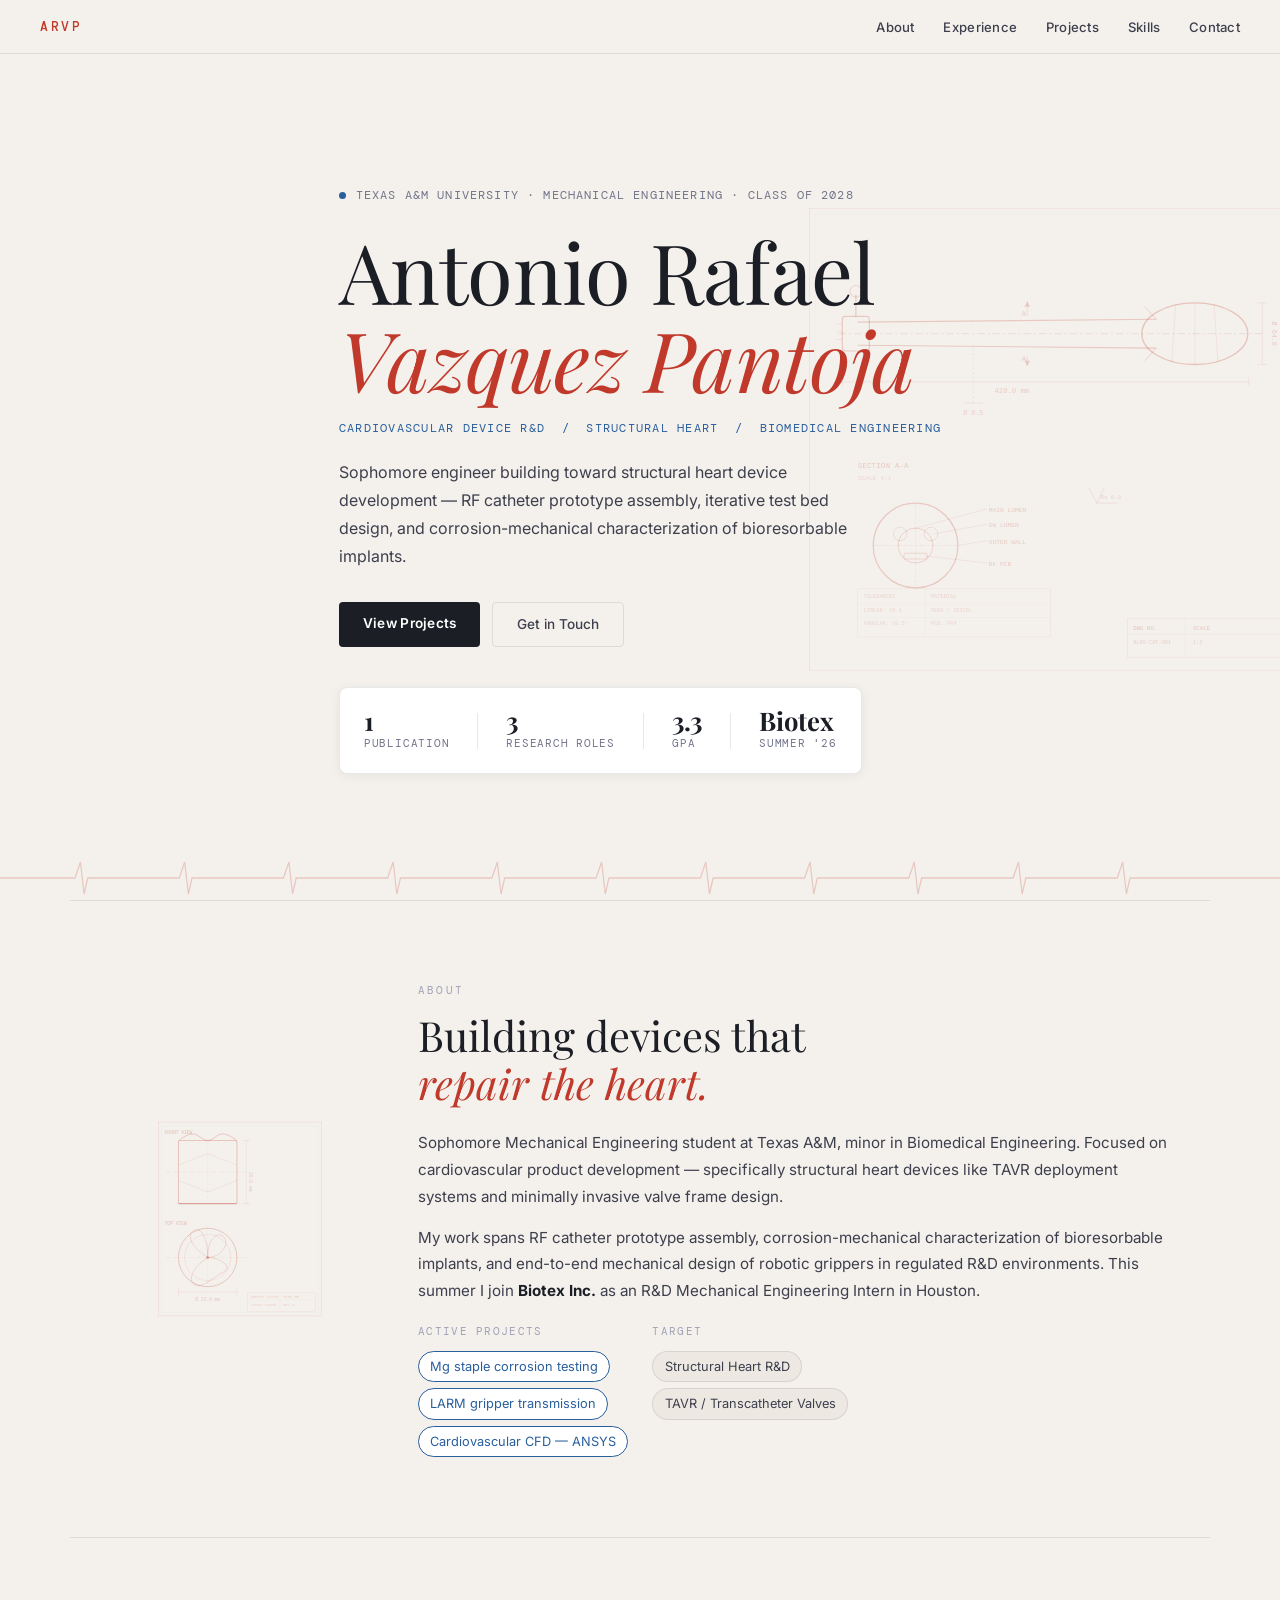
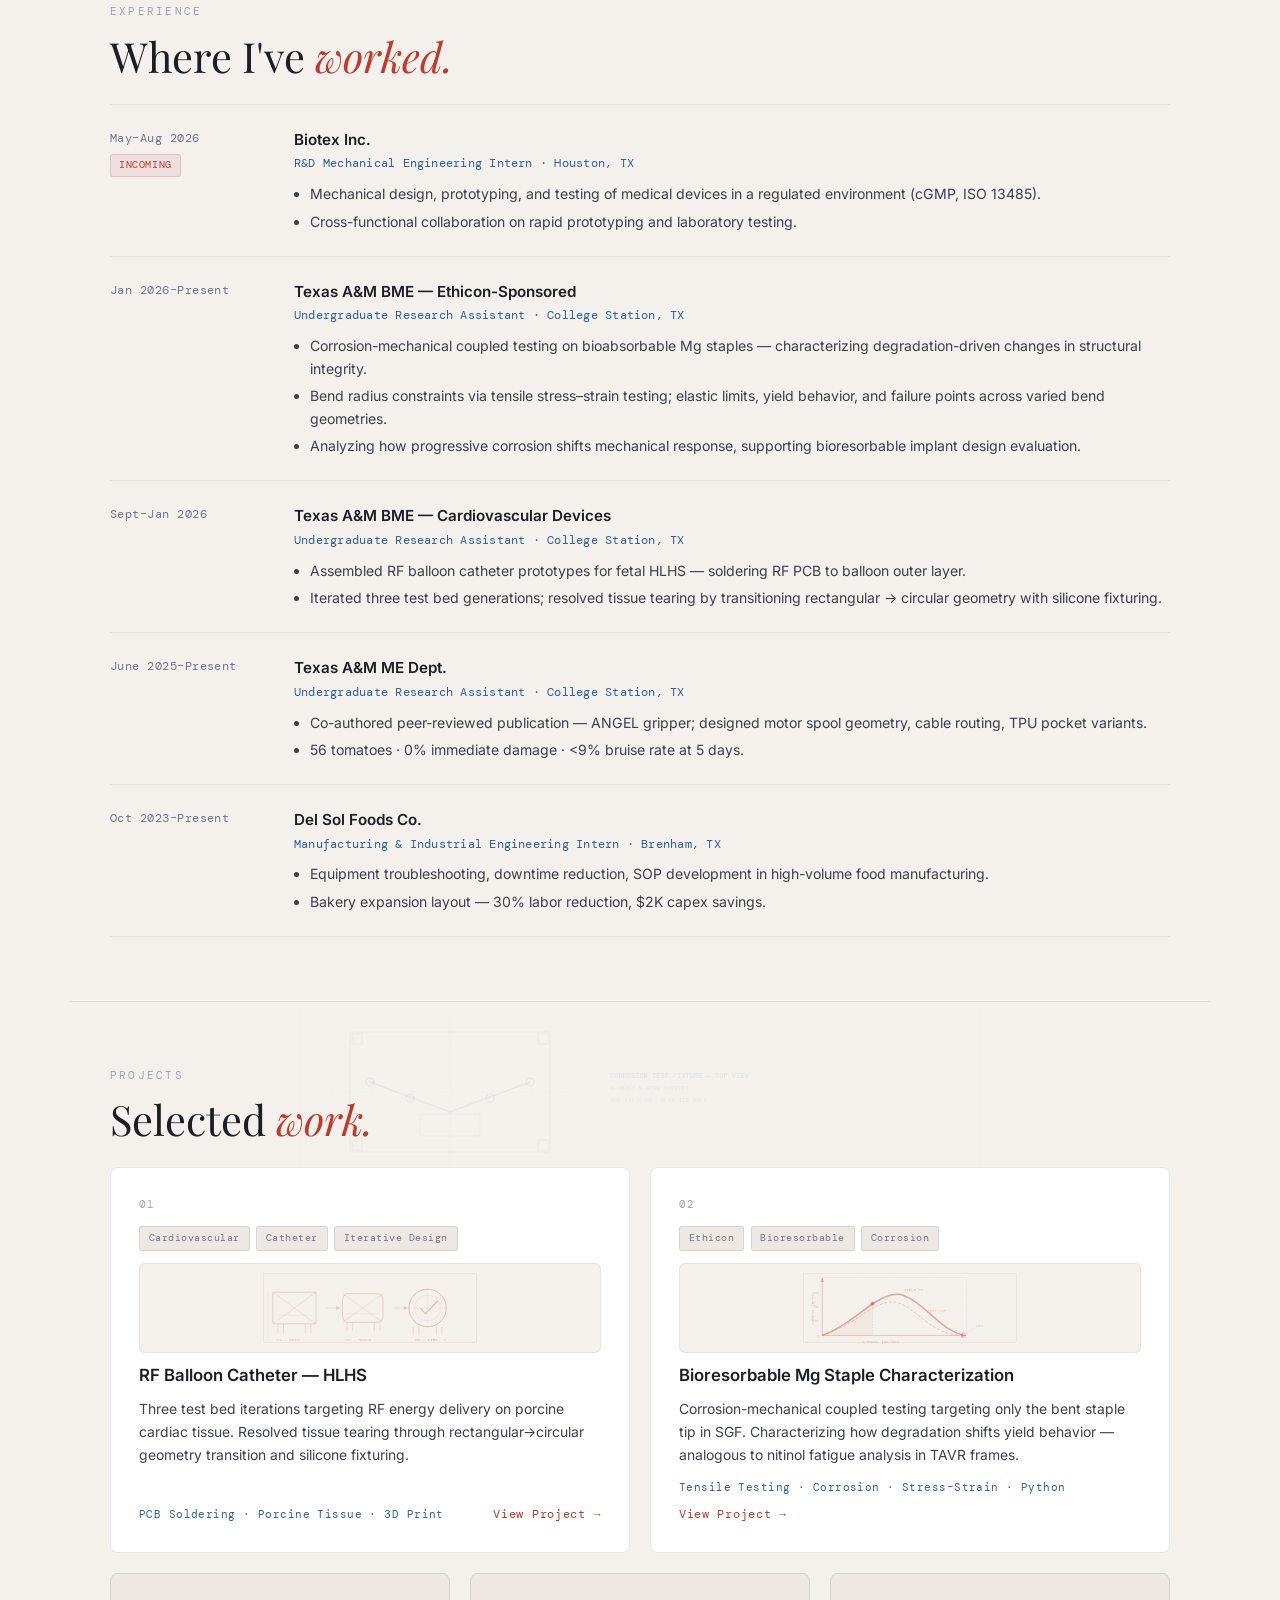
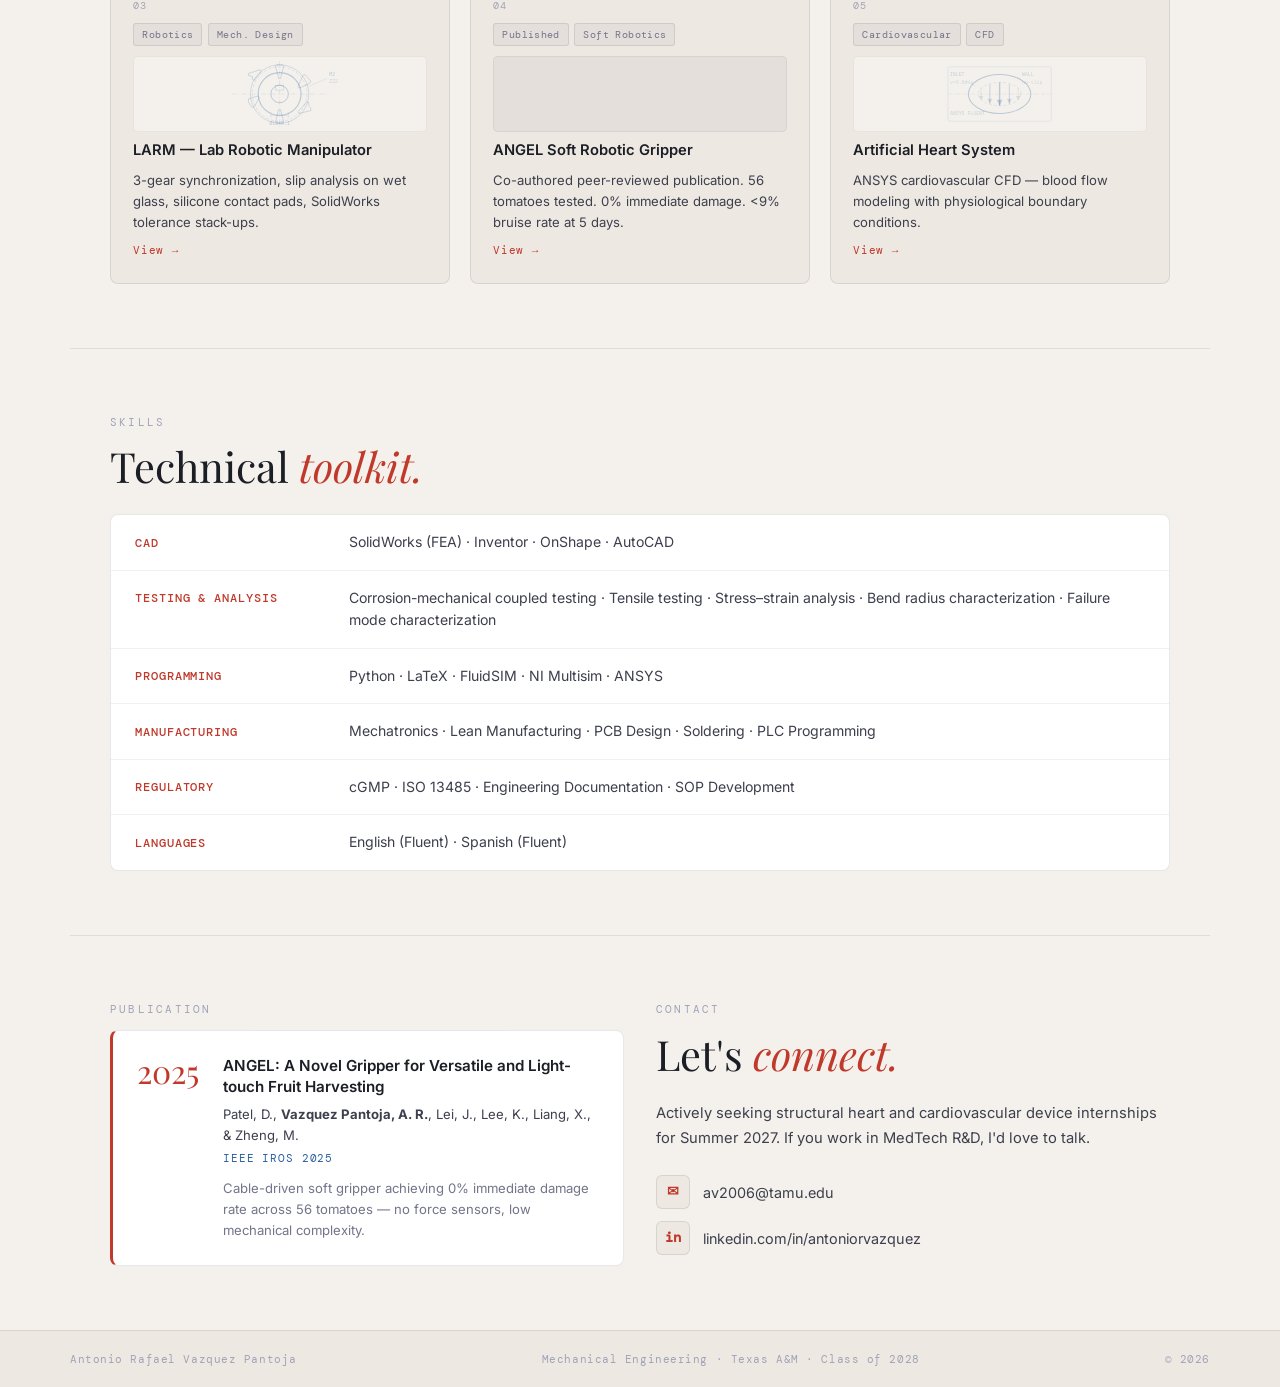
==== commit 90917e1f: "Add files via upload" ====
--- a/index.html
+++ b/index.html
@@ -24,71 +24,124 @@
   <!-- HERO -->
   <section class="hero" id="hero">
 
-    <!-- Anatomical heart SVG background -->
     <div class="hero-art">
-      <svg class="art-heart" viewBox="0 0 520 520" xmlns="http://www.w3.org/2000/svg" aria-hidden="true">
-        <!-- outer heart -->
-        <path d="M260,440 C200,395 60,310 38,208 C16,106 88,52 158,64 C194,70 228,96 260,130 C292,96 326,70 362,64 C432,52 504,106 482,208 C460,310 320,395 260,440Z" fill="none" stroke="#b04a6e" stroke-width="1.5" opacity="0.13"/>
-        <!-- aorta -->
-        <path d="M260,130 C260,110 266,78 284,56 C302,34 330,26 352,32 C374,38 380,62 368,80" fill="none" stroke="#b04a6e" stroke-width="1.2" opacity="0.11"/>
-        <!-- pulmonary artery -->
-        <path d="M238,136 C226,114 212,86 196,70 C180,54 158,48 142,60" fill="none" stroke="#b04a6e" stroke-width="1.2" opacity="0.11"/>
-        <!-- superior vena cava -->
-        <path d="M200,80 C196,60 198,38 204,22" fill="none" stroke="#b04a6e" stroke-width="1" opacity="0.08"/>
-        <!-- left ventricle -->
-        <path d="M200,210 C196,248 204,288 260,340 C316,288 324,248 320,210" fill="none" stroke="#b04a6e" stroke-width="1" opacity="0.08"/>
-        <!-- mitral valve ring -->
-        <ellipse cx="240" cy="188" rx="28" ry="18" fill="none" stroke="#b04a6e" stroke-width="1" opacity="0.12"/>
-        <!-- aortic valve ring -->
-        <ellipse cx="276" cy="172" rx="22" ry="15" fill="none" stroke="#b04a6e" stroke-width="1" opacity="0.12"/>
-        <!-- valve leaflets -->
-        <path d="M254,172 C260,160 268,158 276,162 C268,168 260,172 254,172Z" fill="none" stroke="#b04a6e" stroke-width="0.8" opacity="0.15"/>
-        <path d="M276,162 C284,158 292,162 296,170 C288,172 280,170 276,162Z" fill="none" stroke="#b04a6e" stroke-width="0.8" opacity="0.15"/>
-        <!-- measurement lines -->
-        <line x1="38" y1="208" x2="482" y2="208" stroke="#b04a6e" stroke-width="0.5" stroke-dasharray="5,8" opacity="0.07"/>
-        <!-- cross hairs -->
-        <line x1="260" y1="50" x2="260" y2="460" stroke="#b04a6e" stroke-width="0.4" opacity="0.04"/>
-        <!-- annotation dots -->
-        <circle cx="242" cy="188" r="2.5" fill="#b04a6e" opacity="0.18"/>
-        <circle cx="278" cy="172" r="2.5" fill="#b04a6e" opacity="0.18"/>
-        <circle cx="260" cy="340" r="2.5" fill="#b04a6e" opacity="0.15"/>
-        <!-- stent struts suggestion ring -->
-        <circle cx="260" cy="180" r="85" fill="none" stroke="#b04a6e" stroke-width="0.6" stroke-dasharray="2,10" opacity="0.08"/>
-      </svg>
-
-      <!-- Catheter SVG -->
-      <svg class="art-catheter" viewBox="0 0 440 90" xmlns="http://www.w3.org/2000/svg" aria-hidden="true">
-        <!-- outer shaft -->
-        <path d="M12,46 C80,46 160,43 240,40 C310,37 370,34 410,31" fill="none" stroke="#2a5f9e" stroke-width="4" stroke-linecap="round" opacity="0.14"/>
-        <!-- inner lumen line -->
-        <path d="M12,50 C80,50 160,47 240,44 C310,41 370,38 410,35" fill="none" stroke="#2a5f9e" stroke-width="1" opacity="0.08"/>
-        <!-- guidewire -->
-        <path d="M12,48 C80,48 160,45 240,42 C320,39 390,35 430,32" fill="none" stroke="#2a5f9e" stroke-width="0.8" stroke-dasharray="3,4" opacity="0.09"/>
-        <!-- balloon -->
-        <ellipse cx="414" cy="33" rx="26" ry="17" fill="none" stroke="#2a5f9e" stroke-width="1.5" opacity="0.18"/>
-        <!-- balloon ribs -->
-        <line x1="400" y1="19" x2="397" y2="47" stroke="#2a5f9e" stroke-width="0.7" opacity="0.1"/>
-        <line x1="414" y1="16" x2="414" y2="50" stroke="#2a5f9e" stroke-width="0.7" opacity="0.1"/>
-        <line x1="428" y1="19" x2="431" y2="47" stroke="#2a5f9e" stroke-width="0.7" opacity="0.1"/>
-        <!-- handle -->
-        <rect x="4" y="40" width="18" height="14" rx="3" fill="none" stroke="#2a5f9e" stroke-width="1.2" opacity="0.16"/>
-        <line x1="13" y1="40" x2="13" y2="28" stroke="#2a5f9e" stroke-width="1.5" stroke-linecap="round" opacity="0.12"/>
-        <circle cx="13" cy="26" r="3.5" fill="none" stroke="#2a5f9e" stroke-width="1" opacity="0.12"/>
-        <!-- cross-section rings -->
-        <ellipse cx="180" cy="42" rx="4" ry="7" fill="none" stroke="#2a5f9e" stroke-width="0.8" opacity="0.1"/>
-        <ellipse cx="300" cy="38" rx="4" ry="7" fill="none" stroke="#2a5f9e" stroke-width="0.8" opacity="0.1"/>
-        <!-- dimension annotation -->
-        <line x1="388" y1="60" x2="440" y2="60" stroke="#2a5f9e" stroke-width="0.5" stroke-dasharray="2,3" opacity="0.1"/>
-        <line x1="388" y1="57" x2="388" y2="63" stroke="#2a5f9e" stroke-width="0.5" opacity="0.1"/>
-        <line x1="440" y1="57" x2="440" y2="63" stroke="#2a5f9e" stroke-width="0.5" opacity="0.1"/>
-        <text x="400" y="70" font-size="7" fill="#2a5f9e" opacity="0.18" font-family="monospace">balloon</text>
+
+      <!-- ENGINEERING DRAWING: Balloon catheter — front + section view -->
+      <svg class="art-heart" viewBox="0 0 540 500" xmlns="http://www.w3.org/2000/svg" aria-hidden="true">
+        <!-- Title block border -->
+        <rect x="10" y="10" width="520" height="480" fill="none" stroke="#c0392b" stroke-width="0.6" opacity="0.12"/>
+        <rect x="16" y="16" width="508" height="468" fill="none" stroke="#c0392b" stroke-width="0.3" opacity="0.07"/>
+
+        <!-- Title block bottom-right -->
+        <rect x="340" y="436" width="178" height="40" fill="none" stroke="#c0392b" stroke-width="0.5" opacity="0.12"/>
+        <line x1="340" y1="452" x2="518" y2="452" stroke="#c0392b" stroke-width="0.4" opacity="0.1"/>
+        <line x1="400" y1="436" x2="400" y2="476" stroke="#c0392b" stroke-width="0.4" opacity="0.1"/>
+        <text x="346" y="448" font-family="monospace" font-size="6" fill="#c0392b" opacity="0.25">DWG NO.</text>
+        <text x="346" y="462" font-family="monospace" font-size="5.5" fill="#c0392b" opacity="0.2">HLHS-CAT-001</text>
+        <text x="408" y="448" font-family="monospace" font-size="6" fill="#c0392b" opacity="0.25">SCALE</text>
+        <text x="408" y="462" font-family="monospace" font-size="5.5" fill="#c0392b" opacity="0.2">1:2</text>
+
+        <!-- FRONT VIEW — Balloon catheter -->
+        <!-- Center line (horizontal) -->
+        <line x1="40" y1="140" x2="480" y2="140" stroke="#c0392b" stroke-width="0.6" stroke-dasharray="8,3,2,3" opacity="0.2"/>
+        <!-- Shaft top wall -->
+        <line x1="60" y1="128" x2="370" y2="125" stroke="#c0392b" stroke-width="1.2" opacity="0.22"/>
+        <!-- Shaft bottom wall -->
+        <line x1="60" y1="152" x2="370" y2="155" stroke="#c0392b" stroke-width="1.2" opacity="0.22"/>
+        <!-- Balloon ellipse -->
+        <ellipse cx="410" cy="140" rx="55" ry="32" fill="none" stroke="#c0392b" stroke-width="1.4" opacity="0.25"/>
+        <!-- Balloon tangent lines to shaft -->
+        <line x1="370" y1="125" x2="358" y2="112" stroke="#c0392b" stroke-width="1" opacity="0.18"/>
+        <line x1="370" y1="155" x2="358" y2="168" stroke="#c0392b" stroke-width="1" opacity="0.18"/>
+        <!-- Balloon ribs -->
+        <line x1="390" y1="110" x2="386" y2="170" stroke="#c0392b" stroke-width="0.7" opacity="0.12"/>
+        <line x1="410" y1="108" x2="410" y2="172" stroke="#c0392b" stroke-width="0.7" opacity="0.12"/>
+        <line x1="430" y1="110" x2="434" y2="170" stroke="#c0392b" stroke-width="0.7" opacity="0.12"/>
+        <!-- Handle body -->
+        <rect x="44" y="122" width="28" height="36" rx="3" fill="none" stroke="#c0392b" stroke-width="1.2" opacity="0.22"/>
+        <!-- Port tube -->
+        <line x1="58" y1="122" x2="58" y2="100" stroke="#c0392b" stroke-width="1.5" stroke-linecap="round" opacity="0.18"/>
+        <circle cx="58" cy="96" r="6" fill="none" stroke="#c0392b" stroke-width="1" opacity="0.18"/>
+        <!-- Luer lock detail -->
+        <line x1="44" y1="130" x2="38" y2="130" stroke="#c0392b" stroke-width="0.8" opacity="0.12"/>
+        <line x1="44" y1="138" x2="38" y2="138" stroke="#c0392b" stroke-width="0.8" opacity="0.12"/>
+        <line x1="44" y1="146" x2="38" y2="146" stroke="#c0392b" stroke-width="0.8" opacity="0.12"/>
+
+        <!-- DIMENSION LINES -->
+        <!-- Overall length dim -->
+        <line x1="44" y1="190" x2="466" y2="190" stroke="#c0392b" stroke-width="0.6" opacity="0.15"/>
+        <line x1="44" y1="185" x2="44" y2="195" stroke="#c0392b" stroke-width="0.6" opacity="0.15"/>
+        <line x1="466" y1="185" x2="466" y2="195" stroke="#c0392b" stroke-width="0.6" opacity="0.15"/>
+        <text x="220" y="202" font-family="monospace" font-size="7.5" fill="#c0392b" opacity="0.22" text-anchor="middle">420.0 mm</text>
+        <!-- Balloon OD dim -->
+        <line x1="480" y1="108" x2="480" y2="172" stroke="#c0392b" stroke-width="0.6" opacity="0.15"/>
+        <line x1="475" y1="108" x2="485" y2="108" stroke="#c0392b" stroke-width="0.6" opacity="0.15"/>
+        <line x1="475" y1="172" x2="485" y2="172" stroke="#c0392b" stroke-width="0.6" opacity="0.15"/>
+        <text x="494" y="144" font-family="monospace" font-size="7" fill="#c0392b" opacity="0.22" text-anchor="middle" transform="rotate(90,494,140)">Ø 64.0</text>
+        <!-- Shaft OD dim -->
+        <line x1="180" y1="212" x2="180" y2="125" stroke="#c0392b" stroke-width="0.5" stroke-dasharray="2,3" opacity="0.1"/>
+        <line x1="180" y1="212" x2="180" y2="155" stroke="#c0392b" stroke-width="0.5" stroke-dasharray="2,3" opacity="0.1"/>
+        <line x1="170" y1="212" x2="190" y2="212" stroke="#c0392b" stroke-width="0.6" opacity="0.14"/>
+        <text x="180" y="224" font-family="monospace" font-size="7" fill="#c0392b" opacity="0.2" text-anchor="middle">Ø 8.5</text>
+
+        <!-- SECTION VIEW — catheter cross-section -->
+        <text x="60" y="280" font-family="monospace" font-size="8" fill="#c0392b" opacity="0.22">SECTION A-A</text>
+        <text x="60" y="292" font-family="monospace" font-size="6.5" fill="#c0392b" opacity="0.16">SCALE 4:1</text>
+        <!-- Section circle outer wall -->
+        <circle cx="120" cy="360" r="44" fill="none" stroke="#c0392b" stroke-width="1.3" opacity="0.22"/>
+        <!-- Inner lumen -->
+        <circle cx="120" cy="360" r="18" fill="none" stroke="#c0392b" stroke-width="1" opacity="0.18"/>
+        <!-- Guide wire lumen -->
+        <circle cx="136" cy="348" r="7" fill="none" stroke="#c0392b" stroke-width="0.8" opacity="0.16"/>
+        <!-- Inflation lumen -->
+        <circle cx="104" cy="348" r="7" fill="none" stroke="#c0392b" stroke-width="0.8" opacity="0.16"/>
+        <!-- RF PCB board representation -->
+        <rect x="108" y="368" width="24" height="6" rx="1" fill="none" stroke="#c0392b" stroke-width="0.8" opacity="0.2"/>
+        <!-- Centerlines on section -->
+        <line x1="76" y1="360" x2="164" y2="360" stroke="#c0392b" stroke-width="0.5" stroke-dasharray="6,2,2,2" opacity="0.14"/>
+        <line x1="120" y1="316" x2="120" y2="404" stroke="#c0392b" stroke-width="0.5" stroke-dasharray="6,2,2,2" opacity="0.14"/>
+        <!-- Leader lines + labels -->
+        <line x1="164" y1="360" x2="194" y2="355" stroke="#c0392b" stroke-width="0.6" opacity="0.14"/>
+        <text x="196" y="358" font-family="monospace" font-size="6.5" fill="#c0392b" opacity="0.22">OUTER WALL</text>
+        <line x1="138" y1="348" x2="194" y2="338" stroke="#c0392b" stroke-width="0.6" opacity="0.14"/>
+        <text x="196" y="341" font-family="monospace" font-size="6.5" fill="#c0392b" opacity="0.22">GW LUMEN</text>
+        <line x1="130" y1="371" x2="194" y2="378" stroke="#c0392b" stroke-width="0.6" opacity="0.14"/>
+        <text x="196" y="381" font-family="monospace" font-size="6.5" fill="#c0392b" opacity="0.22">RF PCB</text>
+        <line x1="120" y1="342" x2="194" y2="322" stroke="#c0392b" stroke-width="0.6" opacity="0.14"/>
+        <text x="196" y="325" font-family="monospace" font-size="6.5" fill="#c0392b" opacity="0.22">MAIN LUMEN</text>
+
+        <!-- Section cut arrows on front view -->
+        <text x="230" y="122" font-family="monospace" font-size="8" fill="#c0392b" opacity="0.2">A</text>
+        <line x1="236" y1="122" x2="236" y2="108" stroke="#c0392b" stroke-width="0.7" opacity="0.16"/>
+        <polygon points="236,106 233,112 239,112" fill="#c0392b" opacity="0.18"/>
+        <text x="230" y="168" font-family="monospace" font-size="8" fill="#c0392b" opacity="0.2">A</text>
+        <line x1="236" y1="163" x2="236" y2="172" stroke="#c0392b" stroke-width="0.7" opacity="0.16"/>
+        <polygon points="236,174 233,168 239,168" fill="#c0392b" opacity="0.18"/>
+
+        <!-- Surface finish symbol -->
+        <path d="M300,300 L308,316 L316,300" fill="none" stroke="#c0392b" stroke-width="0.7" opacity="0.15"/>
+        <line x1="308" y1="316" x2="330" y2="316" stroke="#c0392b" stroke-width="0.7" opacity="0.15"/>
+        <text x="312" y="312" font-family="monospace" font-size="6" fill="#c0392b" opacity="0.18">Ra 0.8</text>
+
+        <!-- Tolerance block -->
+        <rect x="60" y="405" width="200" height="50" fill="none" stroke="#c0392b" stroke-width="0.5" opacity="0.1"/>
+        <line x1="60" y1="420" x2="260" y2="420" stroke="#c0392b" stroke-width="0.4" opacity="0.08"/>
+        <line x1="60" y1="435" x2="260" y2="435" stroke="#c0392b" stroke-width="0.4" opacity="0.08"/>
+        <line x1="130" y1="405" x2="130" y2="455" stroke="#c0392b" stroke-width="0.4" opacity="0.08"/>
+        <text x="66" y="415" font-family="monospace" font-size="5.5" fill="#c0392b" opacity="0.18">TOLERANCES</text>
+        <text x="66" y="429" font-family="monospace" font-size="5.5" fill="#c0392b" opacity="0.16">LINEAR: ±0.1</text>
+        <text x="66" y="443" font-family="monospace" font-size="5.5" fill="#c0392b" opacity="0.16">ANGULAR: ±0.5°</text>
+        <text x="136" y="415" font-family="monospace" font-size="5.5" fill="#c0392b" opacity="0.18">MATERIAL</text>
+        <text x="136" y="429" font-family="monospace" font-size="5.5" fill="#c0392b" opacity="0.16">PEBA / SS316L</text>
+        <text x="136" y="443" font-family="monospace" font-size="5.5" fill="#c0392b" opacity="0.16">PCB: FR4</text>
       </svg>
 
       <!-- ECG strip -->
       <svg class="art-ecg" viewBox="0 0 1400 44" preserveAspectRatio="none" xmlns="http://www.w3.org/2000/svg" aria-hidden="true">
         <polyline points="0,22 70,22 82,22 88,6 92,38 96,22 114,22 184,22 196,22 202,6 206,38 210,22 228,22 298,22 310,22 316,6 320,38 324,22 342,22 412,22 424,22 430,6 434,38 438,22 456,22 526,22 538,22 544,6 548,38 552,22 570,22 640,22 652,22 658,6 662,38 666,22 684,22 754,22 766,22 772,6 776,38 780,22 798,22 868,22 880,22 886,6 890,38 894,22 912,22 982,22 994,22 1000,6 1004,38 1008,22 1026,22 1096,22 1108,22 1114,6 1118,38 1122,22 1140,22 1210,22 1222,22 1228,6 1232,38 1236,22 1254,22 1400,22"
-          fill="none" stroke="#b04a6e" stroke-width="1.4"/>
+          fill="none" stroke="#c0392b" stroke-width="1.4"/>
       </svg>
+
     </div>
 
     <div class="hero-content">
@@ -96,24 +149,13 @@
         <span class="htag-dot"></span>
         Texas A&M University · Mechanical Engineering · Class of 2028
       </div>
-
       <h1>Antonio Rafael<br><em>Vazquez Pantoja</em></h1>
-
-      <div class="hero-sub">
-        Cardiovascular Device R&D &nbsp;/&nbsp; Structural Heart &nbsp;/&nbsp; Biomedical Engineering
-      </div>
-
-      <p class="hero-p">
-        Sophomore engineer building toward structural heart device development —
-        RF catheter prototype assembly, iterative test bed design, and
-        corrosion-mechanical characterization of bioresorbable implants.
-      </p>
-
+      <div class="hero-sub">Cardiovascular Device R&D &nbsp;/&nbsp; Structural Heart &nbsp;/&nbsp; Biomedical Engineering</div>
+      <p class="hero-p">Sophomore engineer building toward structural heart device development — RF catheter prototype assembly, iterative test bed design, and corrosion-mechanical characterization of bioresorbable implants.</p>
       <div class="hero-cta">
         <a href="#projects" class="btn-fill">View Projects</a>
         <a href="mailto:av2006@tamu.edu" class="btn-line">Get in Touch</a>
       </div>
-
       <div class="hero-stats">
         <div class="hstat"><b>1</b><span>Publication</span></div>
         <div class="hdiv"></div>
@@ -129,30 +171,63 @@
   <!-- ABOUT -->
   <section id="about" class="about-sec">
     <div class="about-left">
-      <!-- Valve illustration -->
-      <svg class="valve-svg" viewBox="0 0 220 220" xmlns="http://www.w3.org/2000/svg" aria-hidden="true">
-        <circle cx="110" cy="110" r="90" fill="none" stroke="#b04a6e" stroke-width="1.5" opacity="0.2"/>
-        <circle cx="110" cy="110" r="72" fill="none" stroke="#b04a6e" stroke-width="0.8" opacity="0.12"/>
-        <circle cx="110" cy="110" r="100" fill="none" stroke="#b04a6e" stroke-width="0.6" stroke-dasharray="2,10" opacity="0.12"/>
-        <!-- Three leaflets of aortic valve -->
-        <path d="M110,110 C110,68 140,52 154,74 C168,96 148,110 110,110Z" fill="none" stroke="#b04a6e" stroke-width="1.4" opacity="0.3"/>
-        <path d="M110,110 C72,88 56,58 78,48 C100,38 110,68 110,110Z" fill="none" stroke="#b04a6e" stroke-width="1.4" opacity="0.3"/>
-        <path d="M110,110 C72,132 60,162 82,172 C104,182 128,156 154,144 C174,134 148,110 110,110Z" fill="none" stroke="#b04a6e" stroke-width="1.4" opacity="0.3"/>
-        <!-- Leaflet fill subtle -->
-        <path d="M110,110 C110,68 140,52 154,74 C168,96 148,110 110,110Z" fill="#b04a6e" opacity="0.03"/>
-        <path d="M110,110 C72,88 56,58 78,48 C100,38 110,68 110,110Z" fill="#b04a6e" opacity="0.03"/>
-        <path d="M110,110 C72,132 60,162 82,172 C104,182 128,156 154,144 C174,134 148,110 110,110Z" fill="#b04a6e" opacity="0.03"/>
-        <!-- Center -->
-        <circle cx="110" cy="110" r="4" fill="#b04a6e" opacity="0.25"/>
-        <!-- Tick marks -->
-        <g stroke="#b04a6e" stroke-width="1" opacity="0.15">
-          <line x1="110" y1="18" x2="110" y2="10"/>
-          <line x1="110" y1="202" x2="110" y2="210"/>
-          <line x1="18" y1="110" x2="10" y2="110"/>
-          <line x1="202" y1="110" x2="210" y2="110"/>
-        </g>
-        <!-- Label -->
-        <text x="72" y="215" font-size="8" fill="#b04a6e" opacity="0.3" font-family="monospace">aortic valve — fig. 1</text>
+      <!-- Engineering drawing: aortic valve — 3-view orthographic -->
+      <svg class="valve-svg" viewBox="0 0 220 260" xmlns="http://www.w3.org/2000/svg" aria-hidden="true">
+        <!-- Drawing border -->
+        <rect x="4" y="4" width="212" height="252" fill="none" stroke="#c0392b" stroke-width="0.7" opacity="0.15"/>
+        <rect x="8" y="8" width="204" height="244" fill="none" stroke="#c0392b" stroke-width="0.3" opacity="0.08"/>
+
+        <!-- FRONT VIEW label -->
+        <text x="12" y="20" font-family="monospace" font-size="6" fill="#c0392b" opacity="0.3">FRONT VIEW</text>
+
+        <!-- Stent ring front view — rectangle with arcs -->
+        <rect x="30" y="28" width="76" height="82" rx="2" fill="none" stroke="#c0392b" stroke-width="1.2" opacity="0.28"/>
+        <!-- Strut pattern inside stent -->
+        <path d="M30,60 L68,45 L106,60" fill="none" stroke="#c0392b" stroke-width="0.7" opacity="0.16"/>
+        <path d="M30,80 L68,95 L106,80" fill="none" stroke="#c0392b" stroke-width="0.7" opacity="0.16"/>
+        <line x1="68" y1="28" x2="68" y2="110" stroke="#c0392b" stroke-width="0.5" stroke-dasharray="4,2,1,2" opacity="0.15"/>
+        <!-- Valve frame inflow -->
+        <line x1="30" y1="110" x2="106" y2="110" stroke="#c0392b" stroke-width="1.4" opacity="0.28"/>
+        <!-- Outflow crown -->
+        <path d="M30,28 C38,22 46,18 52,20 C58,22 62,28 68,28 C74,28 78,22 84,20 C90,18 98,22 106,28" fill="none" stroke="#c0392b" stroke-width="1.2" opacity="0.25"/>
+
+        <!-- Centerlines front -->
+        <line x1="14" y1="69" x2="120" y2="69" stroke="#c0392b" stroke-width="0.5" stroke-dasharray="5,2,1,2" opacity="0.14"/>
+
+        <!-- Dimension: height -->
+        <line x1="118" y1="28" x2="118" y2="110" stroke="#c0392b" stroke-width="0.6" opacity="0.16"/>
+        <line x1="113" y1="28" x2="123" y2="28" stroke="#c0392b" stroke-width="0.6" opacity="0.16"/>
+        <line x1="113" y1="110" x2="123" y2="110" stroke="#c0392b" stroke-width="0.6" opacity="0.16"/>
+        <text x="126" y="73" font-family="monospace" font-size="6" fill="#c0392b" opacity="0.24" transform="rotate(90,126,69)">26.0 mm</text>
+
+        <!-- TOP VIEW label -->
+        <text x="12" y="138" font-family="monospace" font-size="6" fill="#c0392b" opacity="0.3">TOP VIEW</text>
+        <!-- Valve ring top view — circles -->
+        <circle cx="68" cy="180" r="38" fill="none" stroke="#c0392b" stroke-width="1.2" opacity="0.26"/>
+        <circle cx="68" cy="180" r="30" fill="none" stroke="#c0392b" stroke-width="0.7" opacity="0.16"/>
+        <!-- Three leaflet outline top view -->
+        <path d="M68,180 C68,152 84,145 90,155 C96,165 84,180 68,180Z" fill="none" stroke="#c0392b" stroke-width="0.9" opacity="0.22"/>
+        <path d="M68,180 C46,166 40,150 50,145 C60,140 68,155 68,180Z" fill="none" stroke="#c0392b" stroke-width="0.9" opacity="0.22"/>
+        <path d="M68,180 C46,194 42,212 52,216 C62,220 74,206 90,198 C100,192 84,180 68,180Z" fill="none" stroke="#c0392b" stroke-width="0.9" opacity="0.22"/>
+        <!-- Center dot -->
+        <circle cx="68" cy="180" r="2" fill="#c0392b" opacity="0.3"/>
+        <!-- Centerlines top -->
+        <line x1="14" y1="180" x2="122" y2="180" stroke="#c0392b" stroke-width="0.5" stroke-dasharray="5,2,1,2" opacity="0.14"/>
+        <line x1="68" y1="140" x2="68" y2="222" stroke="#c0392b" stroke-width="0.5" stroke-dasharray="5,2,1,2" opacity="0.14"/>
+        <!-- OD dimension -->
+        <line x1="30" y1="225" x2="106" y2="225" stroke="#c0392b" stroke-width="0.6" opacity="0.16"/>
+        <line x1="30" y1="220" x2="30" y2="230" stroke="#c0392b" stroke-width="0.6" opacity="0.16"/>
+        <line x1="106" y1="220" x2="106" y2="230" stroke="#c0392b" stroke-width="0.6" opacity="0.16"/>
+        <text x="68" y="237" font-family="monospace" font-size="6" fill="#c0392b" opacity="0.24" text-anchor="middle">Ø 23.0 mm</text>
+
+        <!-- Mini title block -->
+        <rect x="120" y="226" width="88" height="24" fill="none" stroke="#c0392b" stroke-width="0.5" opacity="0.13"/>
+        <line x1="120" y1="235" x2="208" y2="235" stroke="#c0392b" stroke-width="0.4" opacity="0.1"/>
+        <line x1="162" y1="226" x2="162" y2="250" stroke="#c0392b" stroke-width="0.4" opacity="0.1"/>
+        <text x="124" y="233" font-family="monospace" font-size="5" fill="#c0392b" opacity="0.22">AORTIC VALVE</text>
+        <text x="124" y="243" font-family="monospace" font-size="5" fill="#c0392b" opacity="0.18">STENT FRAME</text>
+        <text x="166" y="233" font-family="monospace" font-size="5" fill="#c0392b" opacity="0.22">TAMU-BM</text>
+        <text x="166" y="243" font-family="monospace" font-size="5" fill="#c0392b" opacity="0.18">REV A</text>
       </svg>
     </div>
     <div class="about-right">
@@ -181,7 +256,6 @@
     <div class="sec-tag">Experience</div>
     <h2>Where I've <em>worked.</em></h2>
     <div class="exp-list">
-
       <div class="exp-row">
         <div class="exp-meta"><span class="exp-date">May–Aug 2026</span><span class="badge-incoming">Incoming</span></div>
         <div class="exp-body">
@@ -190,16 +264,14 @@
           <ul><li>Mechanical design, prototyping, and testing of medical devices in a regulated environment (cGMP, ISO 13485).</li><li>Cross-functional collaboration on rapid prototyping and laboratory testing.</li></ul>
         </div>
       </div>
-
       <div class="exp-row">
         <div class="exp-meta"><span class="exp-date">Jan 2026–Present</span></div>
         <div class="exp-body">
           <div class="exp-org">Texas A&M BME — Ethicon-Sponsored</div>
           <div class="exp-role">Undergraduate Research Assistant · College Station, TX</div>
-          <ul><li>Corrosion-mechanical coupled testing on bioabsorbable Mg staples — characterizing degradation-driven changes in structural integrity.</li><li>Bend radius constraints via tensile stress–strain testing; elastic limits, yield behavior, and failure points across bend geometries.</li><li>Analyzing how progressive corrosion shifts mechanical response, supporting bioresorbable implant design evaluation.</li></ul>
-        </div>
-      </div>
-
+          <ul><li>Corrosion-mechanical coupled testing on bioabsorbable Mg staples — characterizing degradation-driven changes in structural integrity.</li><li>Bend radius constraints via tensile stress–strain testing; elastic limits, yield behavior, and failure points across varied bend geometries.</li><li>Analyzing how progressive corrosion shifts mechanical response, supporting bioresorbable implant design evaluation.</li></ul>
+        </div>
+      </div>
       <div class="exp-row">
         <div class="exp-meta"><span class="exp-date">Sept–Jan 2026</span></div>
         <div class="exp-body">
@@ -208,7 +280,6 @@
           <ul><li>Assembled RF balloon catheter prototypes for fetal HLHS — soldering RF PCB to balloon outer layer.</li><li>Iterated three test bed generations; resolved tissue tearing by transitioning rectangular → circular geometry with silicone fixturing.</li></ul>
         </div>
       </div>
-
       <div class="exp-row">
         <div class="exp-meta"><span class="exp-date">June 2025–Present</span></div>
         <div class="exp-body">
@@ -217,7 +288,6 @@
           <ul><li>Co-authored peer-reviewed publication — ANGEL gripper; designed motor spool geometry, cable routing, TPU pocket variants.</li><li>56 tomatoes · 0% immediate damage · &lt;9% bruise rate at 5 days.</li></ul>
         </div>
       </div>
-
       <div class="exp-row">
         <div class="exp-meta"><span class="exp-date">Oct 2023–Present</span></div>
         <div class="exp-body">
@@ -226,116 +296,200 @@
           <ul><li>Equipment troubleshooting, downtime reduction, SOP development in high-volume food manufacturing.</li><li>Bakery expansion layout — 30% labor reduction, $2K capex savings.</li></ul>
         </div>
       </div>
-
     </div>
   </section>
 
   <!-- PROJECTS -->
   <section id="projects" class="proj-sec">
 
-    <!-- Background catheter watermark -->
     <svg class="proj-watermark" viewBox="0 0 700 180" xmlns="http://www.w3.org/2000/svg" aria-hidden="true">
-      <path d="M0,90 C100,90 200,86 330,80 C460,74 560,68 700,60" fill="none" stroke="#2a5f9e" stroke-width="5" stroke-linecap="round" opacity="0.04"/>
-      <path d="M0,98 C100,98 200,94 330,88 C460,82 560,76 700,68" fill="none" stroke="#2a5f9e" stroke-width="1.5" opacity="0.03"/>
-      <ellipse cx="680" cy="64" rx="40" ry="26" fill="none" stroke="#2a5f9e" stroke-width="1.5" opacity="0.07"/>
-      <line x1="662" y1="42" x2="658" y2="86" stroke="#2a5f9e" stroke-width="0.8" opacity="0.05"/>
-      <line x1="680" y1="38" x2="680" y2="90" stroke="#2a5f9e" stroke-width="0.8" opacity="0.05"/>
-      <line x1="698" y1="42" x2="702" y2="86" stroke="#2a5f9e" stroke-width="0.8" opacity="0.05"/>
-      <ellipse cx="260" cy="82" rx="4" ry="9" fill="none" stroke="#2a5f9e" stroke-width="0.8" opacity="0.05"/>
-      <ellipse cx="460" cy="74" rx="4" ry="9" fill="none" stroke="#2a5f9e" stroke-width="0.8" opacity="0.05"/>
+      <!-- Magnesium wire test bed — top view engineering drawing watermark -->
+      <rect x="10" y="10" width="680" height="160" fill="none" stroke="#2a5f9e" stroke-width="0.5" opacity="0.04"/>
+      <!-- Test bed rectangle top view -->
+      <rect x="60" y="30" width="200" height="120" rx="2" fill="none" stroke="#2a5f9e" stroke-width="1" opacity="0.05"/>
+      <!-- Wire V shape -->
+      <path d="M80,80 L160,110 L240,80" fill="none" stroke="#2a5f9e" stroke-width="1.5" stroke-linecap="round" opacity="0.07"/>
+      <!-- Contact points -->
+      <circle cx="80" cy="80" r="4" fill="none" stroke="#2a5f9e" stroke-width="0.8" opacity="0.08"/>
+      <circle cx="240" cy="80" r="4" fill="none" stroke="#2a5f9e" stroke-width="0.8" opacity="0.08"/>
+      <circle cx="120" cy="96" r="4" fill="none" stroke="#2a5f9e" stroke-width="0.8" opacity="0.08"/>
+      <circle cx="200" cy="96" r="4" fill="none" stroke="#2a5f9e" stroke-width="0.8" opacity="0.08"/>
+      <!-- SGF container below -->
+      <rect x="130" y="112" width="60" height="22" rx="2" fill="none" stroke="#2a5f9e" stroke-width="0.8" opacity="0.06"/>
+      <!-- Legs top view -->
+      <rect x="62" y="32" width="10" height="10" fill="none" stroke="#2a5f9e" stroke-width="0.7" opacity="0.06"/>
+      <rect x="248" y="32" width="10" height="10" fill="none" stroke="#2a5f9e" stroke-width="0.7" opacity="0.06"/>
+      <rect x="62" y="138" width="10" height="10" fill="none" stroke="#2a5f9e" stroke-width="0.7" opacity="0.06"/>
+      <rect x="248" y="138" width="10" height="10" fill="none" stroke="#2a5f9e" stroke-width="0.7" opacity="0.06"/>
+      <!-- Centerlines -->
+      <line x1="40" y1="90" x2="280" y2="90" stroke="#2a5f9e" stroke-width="0.5" stroke-dasharray="5,2,1,2" opacity="0.05"/>
+      <line x1="160" y1="18" x2="160" y2="162" stroke="#2a5f9e" stroke-width="0.5" stroke-dasharray="5,2,1,2" opacity="0.05"/>
+      <!-- Note -->
+      <text x="320" y="76" font-family="monospace" font-size="7" fill="#2a5f9e" opacity="0.1">CORROSION TEST FIXTURE — TOP VIEW</text>
+      <text x="320" y="88" font-family="monospace" font-size="6" fill="#2a5f9e" opacity="0.08">4-POINT V-WIRE SUPPORT</text>
+      <text x="320" y="100" font-family="monospace" font-size="6" fill="#2a5f9e" opacity="0.08">SGF EXPOSURE: BEND TIP ONLY</text>
     </svg>
 
     <div class="sec-tag">Projects</div>
     <h2>Selected <em>work.</em></h2>
 
-    <!-- Top 2 featured -->
     <div class="proj-top">
-
       <a href="hlhs.html" class="pcard-big">
         <div class="pcb-num">01</div>
         <div class="pcb-tags"><span>Cardiovascular</span><span>Catheter</span><span>Iterative Design</span></div>
-        <!-- catheter diagram -->
-        <svg class="pcb-svg" viewBox="0 0 300 90" xmlns="http://www.w3.org/2000/svg">
-          <path d="M10,45 C60,45 110,42 170,39 C220,37 260,35 280,33" fill="none" stroke="currentColor" stroke-width="3.5" stroke-linecap="round" opacity="0.25"/>
-          <path d="M10,50 C60,50 110,47 170,44 C220,42 260,40 280,38" fill="none" stroke="currentColor" stroke-width="1" opacity="0.12"/>
-          <ellipse cx="284" cy="36" rx="18" ry="12" fill="none" stroke="currentColor" stroke-width="1.5" opacity="0.38"/>
-          <line x1="274" y1="26" x2="272" y2="46" stroke="currentColor" stroke-width="0.7" opacity="0.22"/>
-          <line x1="284" y1="24" x2="284" y2="48" stroke="currentColor" stroke-width="0.7" opacity="0.22"/>
-          <line x1="294" y1="26" x2="296" y2="46" stroke="currentColor" stroke-width="0.7" opacity="0.22"/>
-          <rect x="4" y="39" width="14" height="11" rx="2.5" fill="none" stroke="currentColor" stroke-width="1.2" opacity="0.28"/>
-          <!-- iteration boxes -->
-          <rect x="60" y="26" width="36" height="26" rx="3" fill="none" stroke="currentColor" stroke-width="0.8" stroke-dasharray="2,3" opacity="0.18"/>
-          <line x1="62" y1="28" x2="94" y2="50" stroke="currentColor" stroke-width="0.7" opacity="0.14"/>
-          <text x="66" y="43" font-size="7" fill="currentColor" opacity="0.3" font-family="monospace">v1</text>
-          <rect x="112" y="24" width="36" height="26" rx="13" fill="none" stroke="currentColor" stroke-width="0.8" stroke-dasharray="2,3" opacity="0.18"/>
-          <line x1="114" y1="26" x2="146" y2="48" stroke="currentColor" stroke-width="0.7" opacity="0.14"/>
-          <text x="118" y="41" font-size="7" fill="currentColor" opacity="0.3" font-family="monospace">v2</text>
-          <circle cx="183" cy="40" r="15" fill="none" stroke="currentColor" stroke-width="1.2" opacity="0.32"/>
-          <text x="175" y="44" font-size="7" fill="currentColor" opacity="0.38" font-family="monospace">v3 ✓</text>
+        <!-- Engineering drawing: catheter test bed iteration -->
+        <svg class="pcb-svg" viewBox="0 0 300 100" xmlns="http://www.w3.org/2000/svg">
+          <!-- Drawing border -->
+          <rect x="2" y="2" width="296" height="96" fill="none" stroke="currentColor" stroke-width="0.5" opacity="0.2"/>
+          <!-- V1 rectangular test bed - front view -->
+          <rect x="15" y="28" width="60" height="44" rx="1" fill="none" stroke="currentColor" stroke-width="1" opacity="0.25"/>
+          <line x1="20" y1="60" x2="70" y2="60" stroke="currentColor" stroke-width="0.6" opacity="0.15"/>
+          <!-- Legs -->
+          <line x1="22" y1="72" x2="22" y2="85" stroke="currentColor" stroke-width="1" opacity="0.2"/>
+          <line x1="30" y1="72" x2="30" y2="85" stroke="currentColor" stroke-width="1" opacity="0.2"/>
+          <line x1="60" y1="72" x2="60" y2="85" stroke="currentColor" stroke-width="1" opacity="0.2"/>
+          <line x1="68" y1="72" x2="68" y2="85" stroke="currentColor" stroke-width="1" opacity="0.2"/>
+          <!-- X through V1 - failed -->
+          <line x1="15" y1="28" x2="75" y2="72" stroke="currentColor" stroke-width="0.8" opacity="0.18"/>
+          <line x1="75" y1="28" x2="15" y2="72" stroke="currentColor" stroke-width="0.8" opacity="0.18"/>
+          <text x="20" y="96" font-family="monospace" font-size="6" fill="currentColor" opacity="0.3">V1 — RECT.</text>
+
+          <!-- Arrow between versions -->
+          <line x1="88" y1="50" x2="108" y2="50" stroke="currentColor" stroke-width="0.8" opacity="0.2"/>
+          <polygon points="108,50 103,47 103,53" fill="currentColor" opacity="0.2"/>
+
+          <!-- V2 rounded rect - also failed -->
+          <rect x="112" y="30" width="56" height="40" rx="8" fill="none" stroke="currentColor" stroke-width="1" opacity="0.25"/>
+          <line x1="117" y1="58" x2="163" y2="58" stroke="currentColor" stroke-width="0.6" opacity="0.15"/>
+          <line x1="118" y1="70" x2="118" y2="82" stroke="currentColor" stroke-width="1" opacity="0.2"/>
+          <line x1="126" y1="70" x2="126" y2="82" stroke="currentColor" stroke-width="1" opacity="0.2"/>
+          <line x1="156" y1="70" x2="156" y2="82" stroke="currentColor" stroke-width="1" opacity="0.2"/>
+          <line x1="164" y1="70" x2="164" y2="82" stroke="currentColor" stroke-width="1" opacity="0.2"/>
+          <line x1="112" y1="30" x2="168" y2="70" stroke="currentColor" stroke-width="0.8" opacity="0.18"/>
+          <line x1="168" y1="30" x2="112" y2="70" stroke="currentColor" stroke-width="0.8" opacity="0.18"/>
+          <text x="116" y="96" font-family="monospace" font-size="6" fill="currentColor" opacity="0.3">V2 — ROUND</text>
+
+          <!-- Arrow -->
+          <line x1="182" y1="50" x2="202" y2="50" stroke="currentColor" stroke-width="0.8" opacity="0.2"/>
+          <polygon points="202,50 197,47 197,53" fill="currentColor" opacity="0.2"/>
+
+          <!-- V3 CIRCLE - approved checkmark -->
+          <circle cx="230" cy="50" r="26" fill="none" stroke="currentColor" stroke-width="1.2" opacity="0.35"/>
+          <circle cx="230" cy="50" r="18" fill="none" stroke="currentColor" stroke-width="0.6" opacity="0.18"/>
+          <!-- Legs from circle -->
+          <line x1="210" y1="76" x2="210" y2="88" stroke="currentColor" stroke-width="1" opacity="0.22"/>
+          <line x1="218" y1="76" x2="218" y2="88" stroke="currentColor" stroke-width="1" opacity="0.22"/>
+          <line x1="242" y1="76" x2="242" y2="88" stroke="currentColor" stroke-width="1" opacity="0.22"/>
+          <line x1="250" y1="76" x2="250" y2="88" stroke="currentColor" stroke-width="1" opacity="0.22"/>
+          <!-- Centerlines on V3 -->
+          <line x1="204" y1="50" x2="256" y2="50" stroke="currentColor" stroke-width="0.5" stroke-dasharray="4,1.5,1,1.5" opacity="0.18"/>
+          <line x1="230" y1="24" x2="230" y2="76" stroke="currentColor" stroke-width="0.5" stroke-dasharray="4,1.5,1,1.5" opacity="0.18"/>
+          <!-- Check mark -->
+          <polyline points="220,50 227,58 244,40" fill="none" stroke="currentColor" stroke-width="1.5" opacity="0.35"/>
+          <text x="212" y="96" font-family="monospace" font-size="6" fill="currentColor" opacity="0.38">V3 — CIRC. ✓</text>
+
+          <!-- Dim line overall -->
+          <line x1="8" y1="92" x2="8" y2="25" stroke="currentColor" stroke-width="0.5" opacity="0.14"/>
         </svg>
         <h3>RF Balloon Catheter — HLHS</h3>
-        <p>Three-generation test bed design for RF energy delivery on porcine cardiac tissue. Resolved tissue tearing through rectangular→circular geometry transition and silicone fixturing.</p>
-        <div class="pcb-foot"><span>PCB Soldering · Porcine Tissue · 3D Print · Iterative Design</span><span class="view-link">View Project →</span></div>
+        <p>Three test bed iterations targeting RF energy delivery on porcine cardiac tissue. Resolved tissue tearing through rectangular→circular geometry transition and silicone fixturing.</p>
+        <div class="pcb-foot"><span>PCB Soldering · Porcine Tissue · 3D Print</span><span class="view-link">View Project →</span></div>
       </a>
 
       <a href="magnesium.html" class="pcard-big">
         <div class="pcb-num">02</div>
         <div class="pcb-tags"><span>Ethicon</span><span>Bioresorbable</span><span>Corrosion</span></div>
-        <!-- stress-strain SVG -->
-        <svg class="pcb-svg" viewBox="0 0 300 90" xmlns="http://www.w3.org/2000/svg">
-          <line x1="28" y1="76" x2="285" y2="76" stroke="currentColor" stroke-width="1" opacity="0.25"/>
-          <line x1="28" y1="76" x2="28" y2="10" stroke="currentColor" stroke-width="1" opacity="0.25"/>
-          <text x="30" y="84" font-size="7" fill="currentColor" opacity="0.3" font-family="monospace">Strain →</text>
-          <text x="4" y="46" font-size="7" fill="currentColor" opacity="0.3" font-family="monospace" transform="rotate(-90,8,44)">Stress ↑</text>
-          <!-- primary curve -->
-          <path d="M28,76 C58,66 92,46 126,30 C144,22 158,20 168,22 C184,25 200,36 220,54 C238,70 250,76 268,76" fill="none" stroke="currentColor" stroke-width="2.2" opacity="0.38"/>
-          <!-- elastic region shading -->
-          <path d="M28,76 C58,66 92,46 126,30 L126,76Z" fill="currentColor" opacity="0.04"/>
-          <!-- yield marker -->
-          <circle cx="126" cy="30" r="3.5" fill="currentColor" opacity="0.4"/>
-          <line x1="126" y1="30" x2="126" y2="76" stroke="currentColor" stroke-width="0.8" stroke-dasharray="3,3" opacity="0.2"/>
-          <text x="110" y="26" font-size="6.5" fill="currentColor" opacity="0.38" font-family="monospace">yield pt.</text>
-          <!-- post-corrosion dashed curve -->
-          <path d="M28,76 C54,70 86,54 116,40 C134,33 148,32 158,34 C172,38 188,50 206,64 C222,76 236,76 255,76" fill="none" stroke="currentColor" stroke-width="1.4" stroke-dasharray="4,3" opacity="0.22"/>
-          <text x="170" y="38" font-size="6" fill="currentColor" opacity="0.28" font-family="monospace">post-SGF</text>
-          <!-- failure -->
-          <circle cx="268" cy="76" r="3" fill="currentColor" opacity="0.32"/>
-          <text x="256" y="70" font-size="6" fill="currentColor" opacity="0.28" font-family="monospace">fail</text>
+        <!-- Engineering drawing: stress-strain with toleranced dims -->
+        <svg class="pcb-svg" viewBox="0 0 300 100" xmlns="http://www.w3.org/2000/svg">
+          <rect x="2" y="2" width="296" height="96" fill="none" stroke="currentColor" stroke-width="0.5" opacity="0.2"/>
+          <!-- Plot area border -->
+          <rect x="28" y="8" width="200" height="80" fill="none" stroke="currentColor" stroke-width="0.5" opacity="0.12"/>
+          <!-- Axes -->
+          <line x1="28" y1="88" x2="228" y2="88" stroke="currentColor" stroke-width="1" opacity="0.3"/>
+          <line x1="28" y1="88" x2="28" y2="8" stroke="currentColor" stroke-width="1" opacity="0.3"/>
+          <!-- Axis arrows -->
+          <polygon points="228,88 222,85 222,91" fill="currentColor" opacity="0.25"/>
+          <polygon points="28,8 25,14 31,14" fill="currentColor" opacity="0.25"/>
+          <!-- Axis labels -->
+          <text x="110" y="98" font-family="monospace" font-size="6" fill="currentColor" opacity="0.3" text-anchor="middle">STRAIN (mm/mm)</text>
+          <text x="16" y="52" font-family="monospace" font-size="6" fill="currentColor" opacity="0.3" text-anchor="middle" transform="rotate(-90,16,52)">STRESS (MPa)</text>
+          <!-- Grid lines -->
+          <line x1="28" y1="68" x2="228" y2="68" stroke="currentColor" stroke-width="0.4" stroke-dasharray="2,4" opacity="0.1"/>
+          <line x1="28" y1="48" x2="228" y2="48" stroke="currentColor" stroke-width="0.4" stroke-dasharray="2,4" opacity="0.1"/>
+          <line x1="28" y1="28" x2="228" y2="28" stroke="currentColor" stroke-width="0.4" stroke-dasharray="2,4" opacity="0.1"/>
+          <line x1="78" y1="8" x2="78" y2="88" stroke="currentColor" stroke-width="0.4" stroke-dasharray="2,4" opacity="0.1"/>
+          <line x1="128" y1="8" x2="128" y2="88" stroke="currentColor" stroke-width="0.4" stroke-dasharray="2,4" opacity="0.1"/>
+          <line x1="178" y1="8" x2="178" y2="88" stroke="currentColor" stroke-width="0.4" stroke-dasharray="2,4" opacity="0.1"/>
+          <!-- Pre-corrosion curve — solid -->
+          <path d="M28,88 C50,80 72,64 98,44 C114,34 124,30 134,31 C148,33 162,44 182,62 C196,74 208,84 224,88" fill="none" stroke="currentColor" stroke-width="2" opacity="0.42"/>
+          <!-- Elastic region fill -->
+          <path d="M28,88 C50,80 72,64 98,44 L98,88Z" fill="currentColor" opacity="0.05"/>
+          <!-- Yield point -->
+          <circle cx="98" cy="44" r="3" fill="currentColor" opacity="0.45"/>
+          <!-- Yield drop line -->
+          <line x1="98" y1="44" x2="98" y2="88" stroke="currentColor" stroke-width="0.7" stroke-dasharray="2,2" opacity="0.2"/>
+          <!-- Yield dimension arrow -->
+          <line x1="98" y1="44" x2="140" y2="28" stroke="currentColor" stroke-width="0.5" opacity="0.18"/>
+          <text x="142" y="26" font-family="monospace" font-size="5.5" fill="currentColor" opacity="0.32">YIELD PT.</text>
+          <!-- Post-corrosion curve — dashed, lower -->
+          <path d="M28,88 C48,82 68,70 92,54 C108,44 120,40 130,42 C144,45 156,56 174,70 C188,80 200,86 218,88" fill="none" stroke="currentColor" stroke-width="1.3" stroke-dasharray="4,2.5" opacity="0.26"/>
+          <text x="174" y="56" font-family="monospace" font-size="5.5" fill="currentColor" opacity="0.24">POST-SGF</text>
+          <!-- Failure circle end of main curve -->
+          <circle cx="224" cy="88" r="3" fill="none" stroke="currentColor" stroke-width="1" opacity="0.36"/>
+          <line x1="224" y1="88" x2="240" y2="78" stroke="currentColor" stroke-width="0.5" opacity="0.18"/>
+          <text x="242" y="76" font-family="monospace" font-size="5.5" fill="currentColor" opacity="0.28">UTS</text>
+          <!-- Tick labels -->
+          <text x="24" y="90" font-family="monospace" font-size="5" fill="currentColor" opacity="0.22" text-anchor="end">0</text>
+          <text x="24" y="70" font-family="monospace" font-size="5" fill="currentColor" opacity="0.22" text-anchor="end">100</text>
+          <text x="24" y="50" font-family="monospace" font-size="5" fill="currentColor" opacity="0.22" text-anchor="end">200</text>
+          <text x="24" y="30" font-family="monospace" font-size="5" fill="currentColor" opacity="0.22" text-anchor="end">300</text>
         </svg>
         <h3>Bioresorbable Mg Staple Characterization</h3>
-        <p>Corrosion-mechanical coupled testing targeting only the bent staple tip in SGF. Characterizing how degradation shifts yield behavior — directly analogous to nitinol fatigue analysis in TAVR frames.</p>
+        <p>Corrosion-mechanical coupled testing targeting only the bent staple tip in SGF. Characterizing how degradation shifts yield behavior — analogous to nitinol fatigue analysis in TAVR frames.</p>
         <div class="pcb-foot"><span>Tensile Testing · Corrosion · Stress–Strain · Python</span><span class="view-link">View Project →</span></div>
       </a>
     </div>
 
-    <!-- Bottom 3 -->
     <div class="proj-bottom">
-
       <a href="larm.html" class="pcard-sm">
         <div class="psm-num">03</div>
         <div class="psm-tags"><span>Robotics</span><span>Mech. Design</span></div>
+        <!-- Engineering drawing: gear with dimensions -->
         <svg class="psm-svg" viewBox="0 0 130 76" xmlns="http://www.w3.org/2000/svg">
-          <!-- driver gear -->
-          <circle cx="44" cy="38" r="15" fill="none" stroke="currentColor" stroke-width="1.2" opacity="0.28"/>
-          <circle cx="44" cy="38" r="9" fill="none" stroke="currentColor" stroke-width="0.6" opacity="0.16"/>
-          <g stroke="currentColor" stroke-width="0.9" opacity="0.22">
-            <rect x="41" y="21" width="6" height="4" rx="1"/>
-            <rect x="41" y="51" width="6" height="4" rx="1"/>
-            <rect x="27" y="35" width="4" height="6" rx="1"/>
-            <rect x="57" y="35" width="4" height="6" rx="1"/>
+          <!-- Gear pitch circle -->
+          <circle cx="65" cy="38" r="28" fill="none" stroke="currentColor" stroke-width="0.6" stroke-dasharray="3,2" opacity="0.2"/>
+          <!-- Root circle -->
+          <circle cx="65" cy="38" r="22" fill="none" stroke="currentColor" stroke-width="1.2" opacity="0.28"/>
+          <!-- Addendum circle -->
+          <circle cx="65" cy="38" r="30" fill="none" stroke="currentColor" stroke-width="0.8" opacity="0.22"/>
+          <!-- Bore -->
+          <circle cx="65" cy="38" r="9" fill="none" stroke="currentColor" stroke-width="1" opacity="0.28"/>
+          <!-- Keyway -->
+          <rect x="61" y="29" width="8" height="5" fill="none" stroke="currentColor" stroke-width="0.7" opacity="0.22"/>
+          <!-- Teeth suggestion - 8 teeth drawn -->
+          <g stroke="currentColor" stroke-width="0.8" fill="none" opacity="0.24">
+            <path d="M65,8 L62,8 L61,10 L64,22 L66,22 L69,10 L68,8Z"/>
+            <path d="M93,20 L91,18 L89,19 L84,30 L85,32 L96,27 L97,25Z"/>
+            <path d="M95,50 L95,47 L93,46 L84,56 L85,58 L97,55 L97,52Z"/>
+            <path d="M65,68 L68,68 L69,66 L66,54 L64,54 L61,66 L62,68Z"/>
+            <path d="M35,50 L37,52 L39,51 L44,42 L43,40 L33,43 L33,46Z"/>
+            <path d="M37,20 L37,23 L39,24 L46,15 L45,13 L33,17 L33,19Z"/>
           </g>
-          <!-- claw gear top -->
-          <circle cx="84" cy="22" r="20" fill="none" stroke="currentColor" stroke-width="1.3" opacity="0.3"/>
-          <circle cx="84" cy="22" r="11" fill="none" stroke="currentColor" stroke-width="0.7" opacity="0.15"/>
-          <!-- claw gear bottom -->
-          <circle cx="84" cy="56" r="20" fill="none" stroke="currentColor" stroke-width="1.3" opacity="0.3"/>
-          <circle cx="84" cy="56" r="11" fill="none" stroke="currentColor" stroke-width="0.7" opacity="0.15"/>
-          <!-- mesh dots -->
-          <circle cx="59" cy="30" r="2.5" fill="currentColor" opacity="0.28"/>
-          <circle cx="59" cy="48" r="2.5" fill="currentColor" opacity="0.28"/>
+          <!-- Centerlines -->
+          <line x1="16" y1="38" x2="114" y2="38" stroke="currentColor" stroke-width="0.5" stroke-dasharray="5,2,1,2" opacity="0.18"/>
+          <line x1="65" y1="4" x2="65" y2="72" stroke="currentColor" stroke-width="0.5" stroke-dasharray="5,2,1,2" opacity="0.18"/>
+          <!-- Bore dim -->
+          <line x1="56" y1="60" x2="74" y2="60" stroke="currentColor" stroke-width="0.5" opacity="0.2"/>
+          <line x1="56" y1="57" x2="56" y2="63" stroke="currentColor" stroke-width="0.5" opacity="0.2"/>
+          <line x1="74" y1="57" x2="74" y2="63" stroke="currentColor" stroke-width="0.5" opacity="0.2"/>
+          <text x="65" y="70" font-family="monospace" font-size="5" fill="currentColor" opacity="0.28" text-anchor="middle">Ø18±0.1</text>
+          <!-- Module callout -->
+          <line x1="95" y1="30" x2="114" y2="22" stroke="currentColor" stroke-width="0.5" opacity="0.18"/>
+          <text x="116" y="20" font-family="monospace" font-size="5" fill="currentColor" opacity="0.28">M2</text>
+          <text x="116" y="27" font-family="monospace" font-size="5" fill="currentColor" opacity="0.22">Z22</text>
         </svg>
         <h3>LARM — Lab Robotic Manipulator</h3>
-        <p>3-gear synchronization transmission, slip analysis on wet glass, silicone contact pads, SolidWorks tolerance stack-ups.</p>
+        <p>3-gear synchronization, slip analysis on wet glass, silicone contact pads, SolidWorks tolerance stack-ups.</p>
         <span class="view-link-sm">View →</span>
       </a>
 
@@ -346,32 +500,46 @@
           <source src="angel_gripper_test.mp4" type="video/mp4">
         </video>
         <h3>ANGEL Soft Robotic Gripper</h3>
-        <p>Co-authored peer-reviewed publication. 56 tomatoes tested. 0% immediate damage rate. &lt;9% bruise rate at 5 days.</p>
+        <p>Co-authored peer-reviewed publication. 56 tomatoes tested. 0% immediate damage. &lt;9% bruise rate at 5 days.</p>
         <span class="view-link-sm">View →</span>
       </a>
 
       <a href="artificial-heart.html" class="pcard-sm">
         <div class="psm-num">05</div>
         <div class="psm-tags"><span>Cardiovascular</span><span>CFD</span></div>
+        <!-- Engineering drawing: pipe/flow cross section + boundary conditions -->
         <svg class="psm-svg" viewBox="0 0 130 76" xmlns="http://www.w3.org/2000/svg">
-          <!-- heart mini -->
-          <path d="M65,68 C50,57 20,42 16,26 C12,10 24,5 36,9 C44,12 54,20 65,30 C76,20 86,12 94,9 C106,5 118,10 114,26 C110,42 80,57 65,68Z" fill="none" stroke="currentColor" stroke-width="1.3" opacity="0.26"/>
-          <!-- flow streamlines -->
-          <path d="M44,52 C50,40 56,32 65,28 C74,24 76,34 72,44" fill="none" stroke="currentColor" stroke-width="1" stroke-dasharray="2,2" opacity="0.2"/>
-          <path d="M54,58 C58,45 61,35 65,28 C69,21 72,31 71,43" fill="none" stroke="currentColor" stroke-width="1" stroke-dasharray="2,2" opacity="0.2"/>
-          <!-- valve -->
-          <path d="M56,29 C60,23 65,21 70,23 C74,25 74,29 65,31 C56,29 56,29 56,29Z" fill="none" stroke="currentColor" stroke-width="1" opacity="0.32"/>
-          <!-- inlet arrow -->
-          <line x1="65" y1="12" x2="65" y2="24" stroke="currentColor" stroke-width="1.2" opacity="0.22"/>
-          <polyline points="61,20 65,24 69,20" fill="none" stroke="currentColor" stroke-width="1" opacity="0.22"/>
-          <!-- ANSYS label -->
-          <text x="12" y="74" font-size="6.5" fill="currentColor" opacity="0.28" font-family="monospace">ANSYS Fluent — CFD</text>
+          <!-- Outer boundary box -->
+          <rect x="12" y="10" width="106" height="56" rx="2" fill="none" stroke="currentColor" stroke-width="0.6" opacity="0.15"/>
+          <!-- Aorta simplified cross-section -->
+          <ellipse cx="65" cy="38" rx="32" ry="20" fill="none" stroke="currentColor" stroke-width="1.1" opacity="0.28"/>
+          <!-- Inner boundary -->
+          <ellipse cx="65" cy="38" rx="22" ry="12" fill="none" stroke="currentColor" stroke-width="0.6" stroke-dasharray="3,2" opacity="0.18"/>
+          <!-- Flow velocity arrows — parabolic profile -->
+          <line x1="65" y1="26" x2="65" y2="50" stroke="currentColor" stroke-width="1.4" opacity="0.28"/>
+          <polygon points="65,50 62,44 68,44" fill="currentColor" opacity="0.24"/>
+          <line x1="55" y1="28" x2="55" y2="48" stroke="currentColor" stroke-width="1" opacity="0.2"/>
+          <polygon points="55,48 52.5,43 57.5,43" fill="currentColor" opacity="0.18"/>
+          <line x1="75" y1="28" x2="75" y2="48" stroke="currentColor" stroke-width="1" opacity="0.2"/>
+          <polygon points="75,48 72.5,43 77.5,43" fill="currentColor" opacity="0.18"/>
+          <line x1="46" y1="32" x2="46" y2="44" stroke="currentColor" stroke-width="0.7" opacity="0.14"/>
+          <polygon points="46,44 43.5,40 48.5,40" fill="currentColor" opacity="0.12"/>
+          <line x1="84" y1="32" x2="84" y2="44" stroke="currentColor" stroke-width="0.7" opacity="0.14"/>
+          <polygon points="84,44 81.5,40 86.5,40" fill="currentColor" opacity="0.12"/>
+          <!-- BC labels -->
+          <text x="14" y="20" font-family="monospace" font-size="5" fill="currentColor" opacity="0.24">INLET</text>
+          <text x="14" y="28" font-family="monospace" font-size="5" fill="currentColor" opacity="0.18">v=0.6m/s</text>
+          <line x1="30" y1="24" x2="40" y2="30" stroke="currentColor" stroke-width="0.5" opacity="0.16"/>
+          <text x="88" y="20" font-family="monospace" font-size="5" fill="currentColor" opacity="0.24">WALL</text>
+          <text x="88" y="28" font-family="monospace" font-size="5" fill="currentColor" opacity="0.18">no-slip</text>
+          <text x="14" y="60" font-family="monospace" font-size="5" fill="currentColor" opacity="0.22">ANSYS FLUENT</text>
+          <!-- Centerline -->
+          <line x1="12" y1="38" x2="118" y2="38" stroke="currentColor" stroke-width="0.5" stroke-dasharray="4,1.5,1,1.5" opacity="0.16"/>
         </svg>
         <h3>Artificial Heart System</h3>
-        <p>ANSYS cardiovascular CFD — modeling blood flow and valve dynamics in artificial heart geometry.</p>
+        <p>ANSYS cardiovascular CFD — blood flow modeling with physiological boundary conditions.</p>
         <span class="view-link-sm">View →</span>
       </a>
-
     </div>
   </section>
 
@@ -406,7 +574,7 @@
     <div class="contact-col" id="contact">
       <div class="sec-tag">Contact</div>
       <h2>Let's <em>connect.</em></h2>
-      <p>Actively seeking structural heart and cardiovascular device internships for Summer 2027. If you work in MedTech R&D or structural heart, I'd love to talk.</p>
+      <p>Actively seeking structural heart and cardiovascular device internships for Summer 2027. If you work in MedTech R&D, I'd love to talk.</p>
       <div class="clinks">
         <a href="mailto:av2006@tamu.edu" class="clink"><span class="cicon">✉</span>av2006@tamu.edu</a>
         <a href="https://www.linkedin.com/in/antoniorvazquez" target="_blank" class="clink"><span class="cicon">in</span>linkedin.com/in/antoniorvazquez</a>
--- a/styles.css
+++ b/styles.css
@@ -12,7 +12,7 @@
   --ink-2:     #3d3f4d;
   --ink-3:     #72748a;
   --ink-4:     #a0a2b8;
-  --crimson:   #b04a6e;
+  --red:   #c0392b;
   --navy:      #2a5f9e;
   --gold:      #c8963a;
   --border:    rgba(28,30,38,0.1);
@@ -40,7 +40,7 @@
   backdrop-filter: blur(12px);
   border-bottom: 1px solid var(--border);
 }
-.nav-logo { font-family: var(--mono); font-size: 0.82rem; font-weight: 500; letter-spacing: 0.2em; color: var(--crimson); }
+.nav-logo { font-family: var(--mono); font-size: 0.82rem; font-weight: 500; letter-spacing: 0.2em; color: var(--red); }
 .nav-links { display: flex; gap: 1.8rem; list-style: none; }
 .nav-links a { font-size: 0.82rem; font-weight: 500; color: var(--ink-2); text-decoration: none; letter-spacing: 0.02em; transition: color 0.18s; }
 .nav-links a:hover { color: var(--ink); }
@@ -63,7 +63,7 @@
   position: absolute; right: -40px; top: 50%;
   transform: translateY(-52%);
   width: 520px; height: 520px;
-  color: var(--crimson);
+  color: var(--red);
 }
 
 .art-catheter {
@@ -75,7 +75,7 @@
 .art-ecg {
   position: absolute; bottom: 0; left: 0; right: 0;
   width: 100%; height: 44px;
-  color: var(--crimson);
+  color: var(--red);
   opacity: 0.22;
 }
 
@@ -105,7 +105,7 @@
   color: var(--ink); margin-bottom: 1rem;
   letter-spacing: -0.01em;
 }
-.hero h1 em { font-style: italic; color: var(--crimson); }
+.hero h1 em { font-style: italic; color: var(--red); }
 
 .hero-sub {
   font-family: var(--mono); font-size: 0.78rem;
@@ -126,7 +126,7 @@
   padding: 0.65rem 1.5rem; border-radius: 4px; text-decoration: none;
   letter-spacing: 0.02em; transition: background 0.18s, transform 0.18s;
 }
-.btn-fill:hover { background: var(--crimson); transform: translateY(-1px); }
+.btn-fill:hover { background: var(--red); transform: translateY(-1px); }
 
 .btn-line {
   display: inline-block; border: 1.5px solid var(--border);
@@ -163,7 +163,7 @@
   font-weight: 400; line-height: 1.15; margin-bottom: 1.5rem;
 }
 .about-sec h2 em, .exp-sec h2 em, .proj-sec h2 em, .skills-sec h2 em, .contact-col h2 em {
-  font-style: italic; color: var(--crimson);
+  font-style: italic; color: var(--red);
 }
 
 /* ── ABOUT ── */
@@ -176,7 +176,7 @@
 }
 
 .about-left { display: flex; justify-content: center; align-items: center; }
-.valve-svg { width: 200px; height: 200px; color: var(--crimson); }
+.valve-svg { width: 200px; height: 200px; color: var(--red); }
 
 .about-right p { font-size: 0.95rem; color: var(--ink-2); line-height: 1.75; margin-bottom: 0.9rem; }
 .about-right p strong { color: var(--ink); }
@@ -213,7 +213,7 @@
 .badge-incoming {
   display: inline-block; font-family: var(--mono); font-size: 0.62rem;
   padding: 0.15rem 0.5rem; border-radius: 3px; width: fit-content;
-  background: rgba(176,74,110,0.1); color: var(--crimson);
+  background: rgba(176,74,110,0.1); color: var(--red);
   border: 1px solid rgba(176,74,110,0.2); letter-spacing: 0.06em; text-transform: uppercase;
 }
 .exp-org { font-size: 0.95rem; font-weight: 600; color: var(--ink); margin-bottom: 0.15rem; }
@@ -253,7 +253,7 @@
 }
 .pcard-big::after {
   content: ''; position: absolute; top: 0; left: 0; right: 0; height: 2px;
-  background: linear-gradient(90deg, var(--crimson), var(--navy));
+  background: linear-gradient(90deg, var(--red), var(--navy));
   opacity: 0; transition: opacity 0.2s;
 }
 .pcard-big:hover { border-color: rgba(28,30,38,0.18); box-shadow: 0 6px 24px rgba(28,30,38,0.08); transform: translateY(-2px); }
@@ -269,7 +269,7 @@
 }
 .pcb-svg {
   width: 100%; height: 90px;
-  color: var(--crimson); border-radius: 6px;
+  color: var(--red); border-radius: 6px;
   background: var(--bg); border: 1px solid var(--border-2);
   padding: 0.5rem;
 }
@@ -277,7 +277,7 @@
 .pcard-big p { font-size: 0.87rem; color: var(--ink-2); line-height: 1.65; flex: 1; }
 .pcb-foot { display: flex; justify-content: space-between; align-items: flex-end; gap: 0.5rem; flex-wrap: wrap; }
 .pcb-foot > span:first-child { font-family: var(--mono); font-size: 0.68rem; color: var(--navy); letter-spacing: 0.04em; }
-.view-link { font-family: var(--mono); font-size: 0.72rem; color: var(--crimson); letter-spacing: 0.06em; transition: letter-spacing 0.2s; white-space: nowrap; }
+.view-link { font-family: var(--mono); font-size: 0.72rem; color: var(--red); letter-spacing: 0.06em; transition: letter-spacing 0.2s; white-space: nowrap; }
 .pcard-big:hover .view-link { letter-spacing: 0.12em; }
 
 /* Bottom 3 smaller */
@@ -304,7 +304,7 @@
 .psm-video { width: 100%; height: 76px; object-fit: cover; border-radius: 5px; border: 1px solid var(--border-2); display: block; background: var(--bg-3); }
 .pcard-sm h3 { font-size: 0.92rem; font-weight: 600; color: var(--ink); line-height: 1.3; }
 .pcard-sm p { font-size: 0.82rem; color: var(--ink-2); line-height: 1.6; flex: 1; }
-.view-link-sm { font-family: var(--mono); font-size: 0.68rem; color: var(--crimson); letter-spacing: 0.06em; transition: letter-spacing 0.2s; }
+.view-link-sm { font-family: var(--mono); font-size: 0.68rem; color: var(--red); letter-spacing: 0.06em; transition: letter-spacing 0.2s; }
 .pcard-sm:hover .view-link-sm { letter-spacing: 0.12em; }
 
 /* ── SKILLS ── */
@@ -326,7 +326,7 @@
 }
 .sk-row:last-child { border-bottom: none; }
 .sk-row:hover { background: var(--bg); }
-.sk-cat { font-family: var(--mono); font-size: 0.72rem; color: var(--crimson); letter-spacing: 0.08em; text-transform: uppercase; font-weight: 500; padding-top: 0.15rem; }
+.sk-cat { font-family: var(--mono); font-size: 0.72rem; color: var(--red); letter-spacing: 0.08em; text-transform: uppercase; font-weight: 500; padding-top: 0.15rem; }
 .sk-vals { font-size: 0.88rem; color: var(--ink-2); line-height: 1.6; }
 
 /* ── BOTTOM DUO ── */
@@ -341,9 +341,9 @@
   display: flex; gap: 1.5rem; align-items: flex-start;
   background: #fff; border: 1px solid var(--border);
   border-radius: var(--r); padding: 1.5rem;
-  border-left: 3px solid var(--crimson);
-}
-.pub-yr { font-family: var(--serif); font-size: 2rem; color: var(--crimson); line-height: 1; flex-shrink: 0; }
+  border-left: 3px solid var(--red);
+}
+.pub-yr { font-family: var(--serif); font-size: 2rem; color: var(--red); line-height: 1; flex-shrink: 0; }
 .pub-body h3 { font-size: 0.95rem; font-weight: 600; margin-bottom: 0.4rem; line-height: 1.4; }
 .pub-auth { font-size: 0.82rem; color: var(--ink-2); margin-bottom: 0.2rem; }
 .pub-venue { font-family: var(--mono); font-size: 0.68rem; color: var(--navy); letter-spacing: 0.08em; text-transform: uppercase; margin-bottom: 0.6rem; }
@@ -363,10 +363,10 @@
   width: 34px; height: 34px;
   background: var(--bg-2); border: 1px solid var(--border);
   border-radius: 6px; font-size: 0.85rem; font-weight: 600;
-  color: var(--crimson); font-family: var(--mono);
+  color: var(--red); font-family: var(--mono);
   transition: border-color 0.18s;
 }
-.clink:hover .cicon { border-color: var(--crimson); }
+.clink:hover .cicon { border-color: var(--red); }
 
 /* ── FOOTER ── */
 footer {
